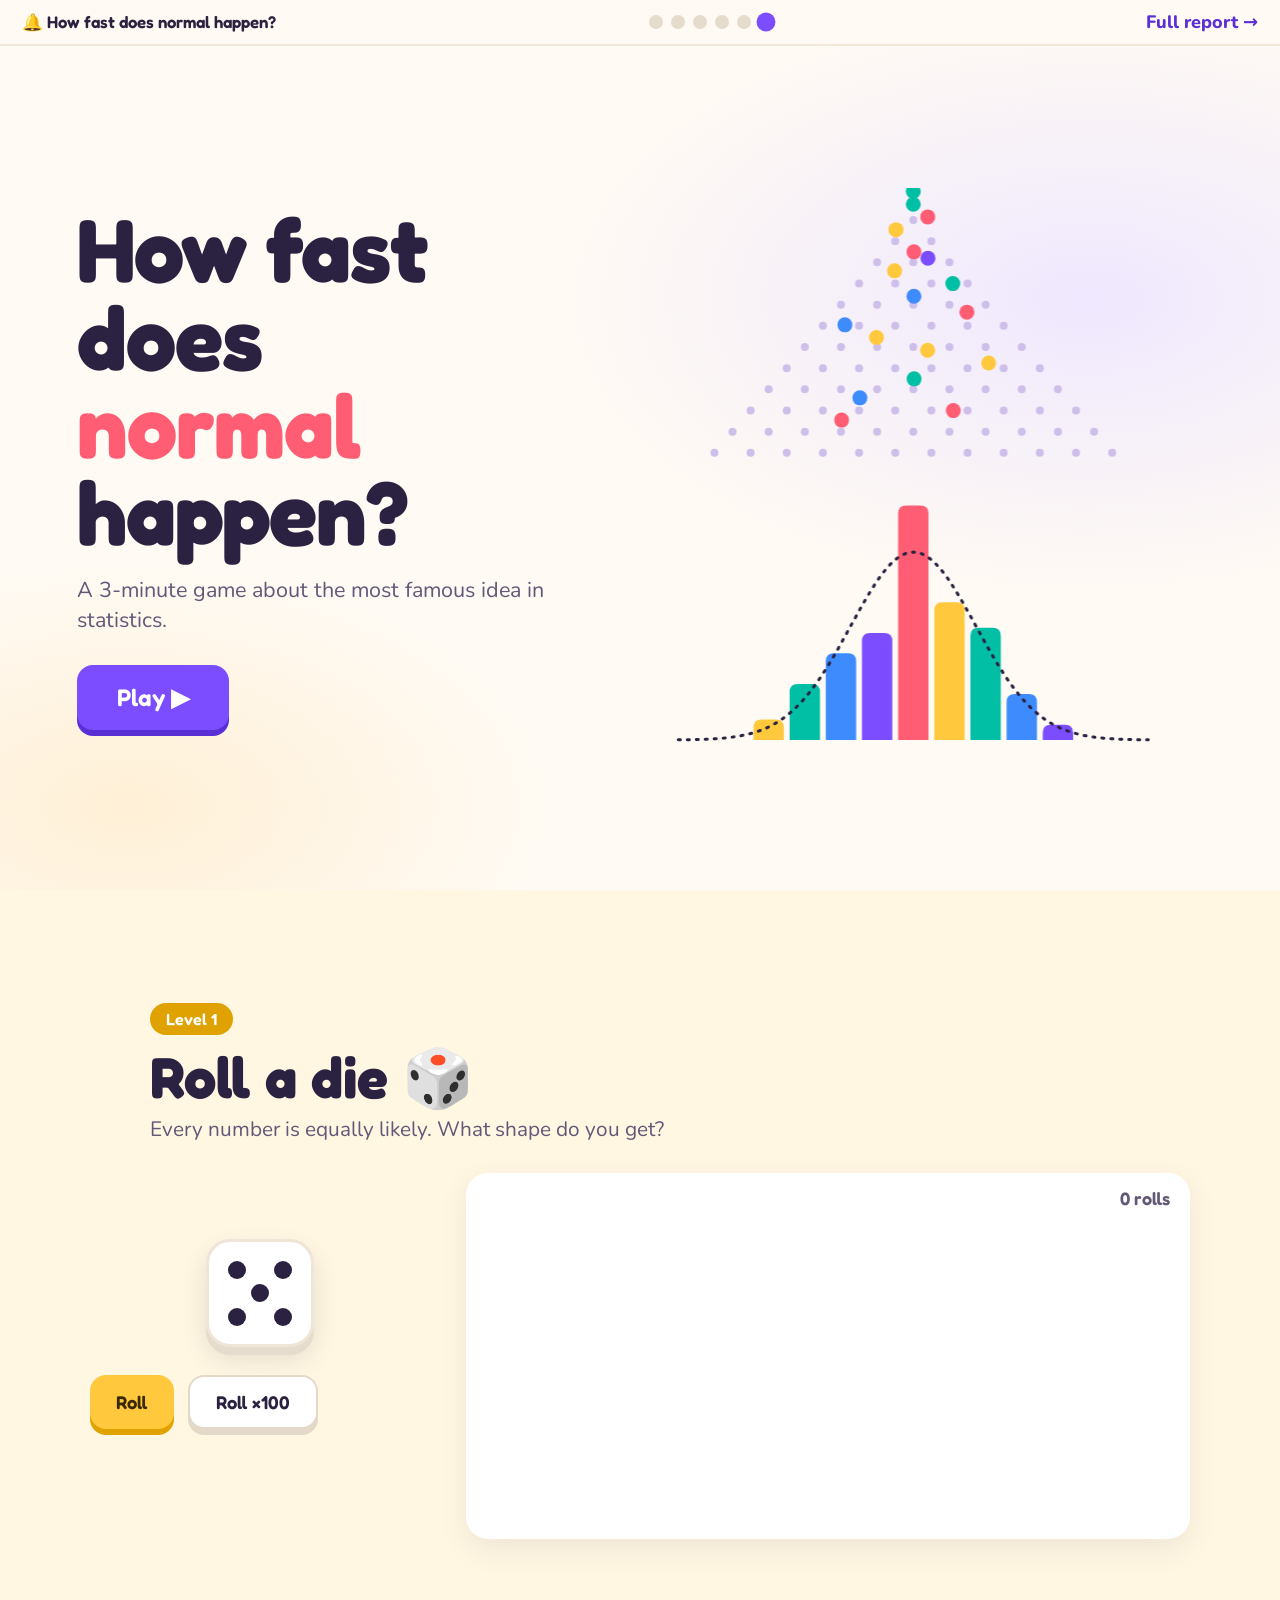
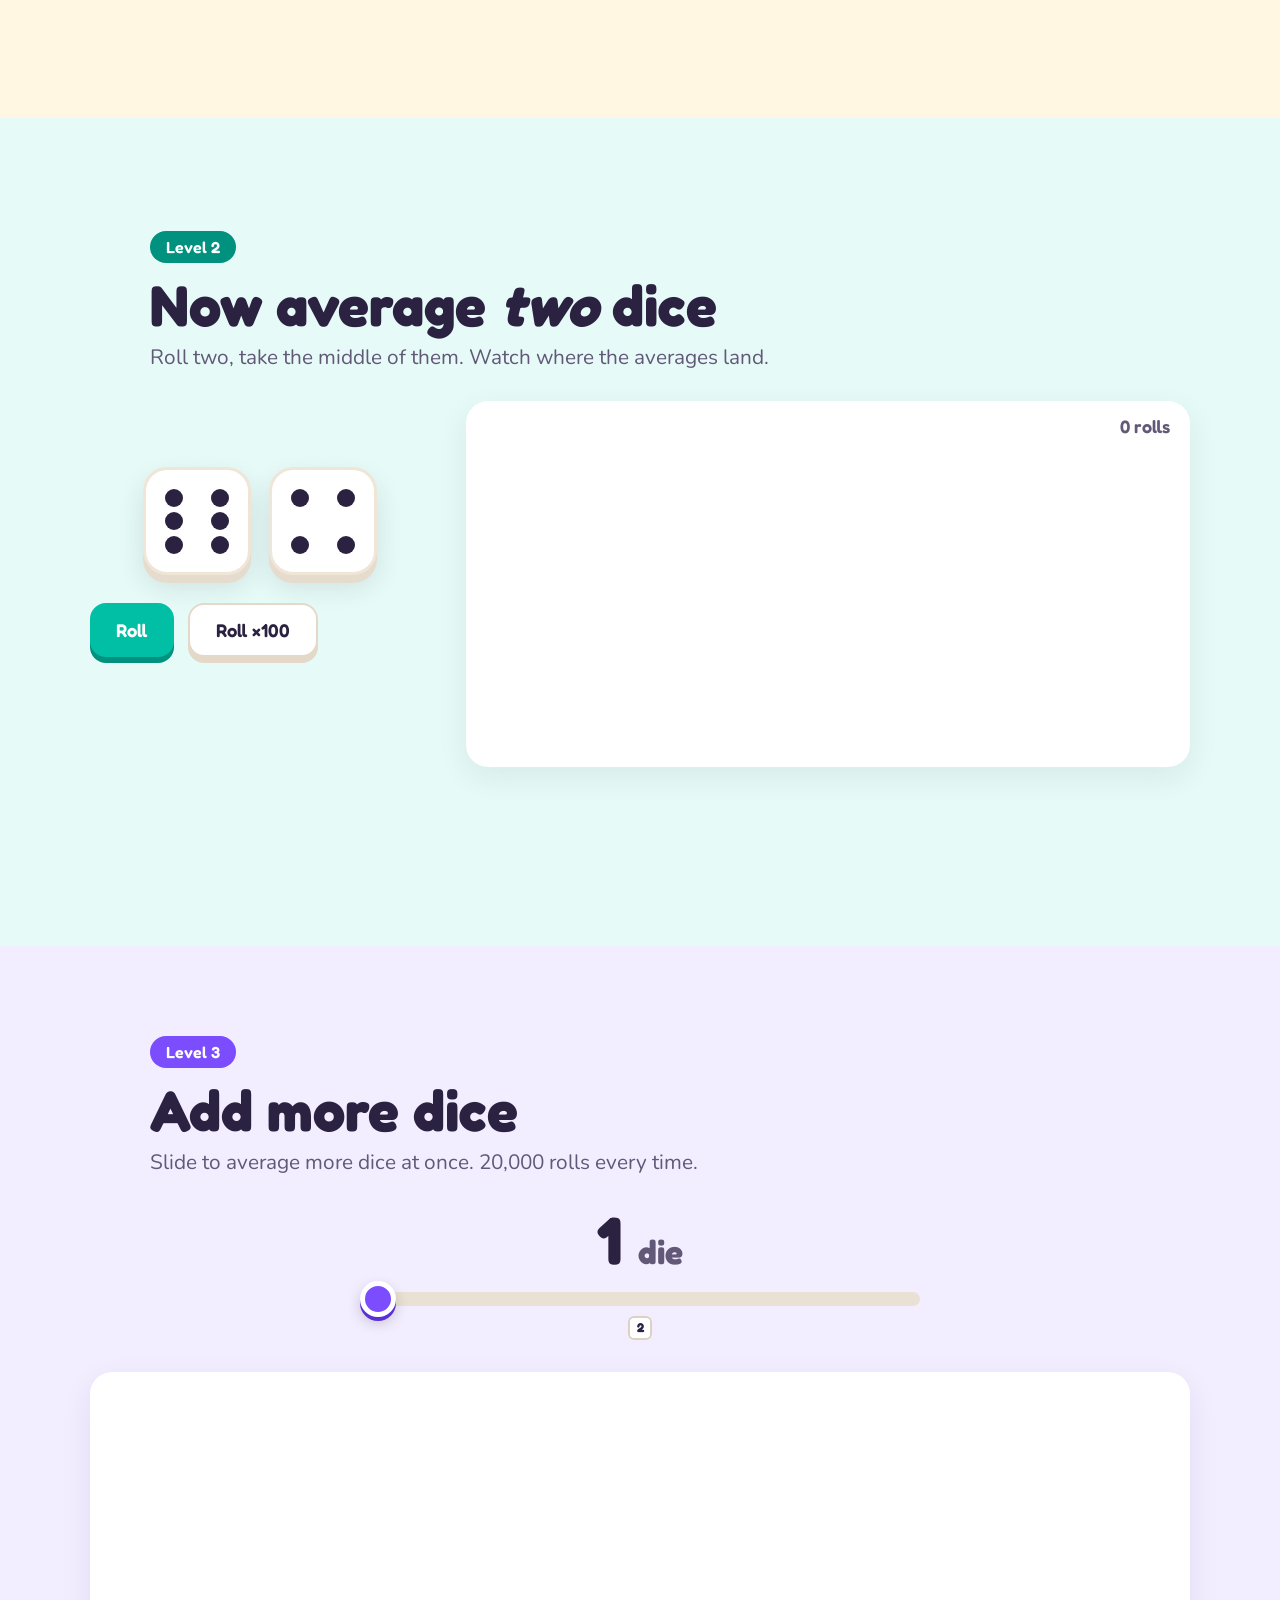
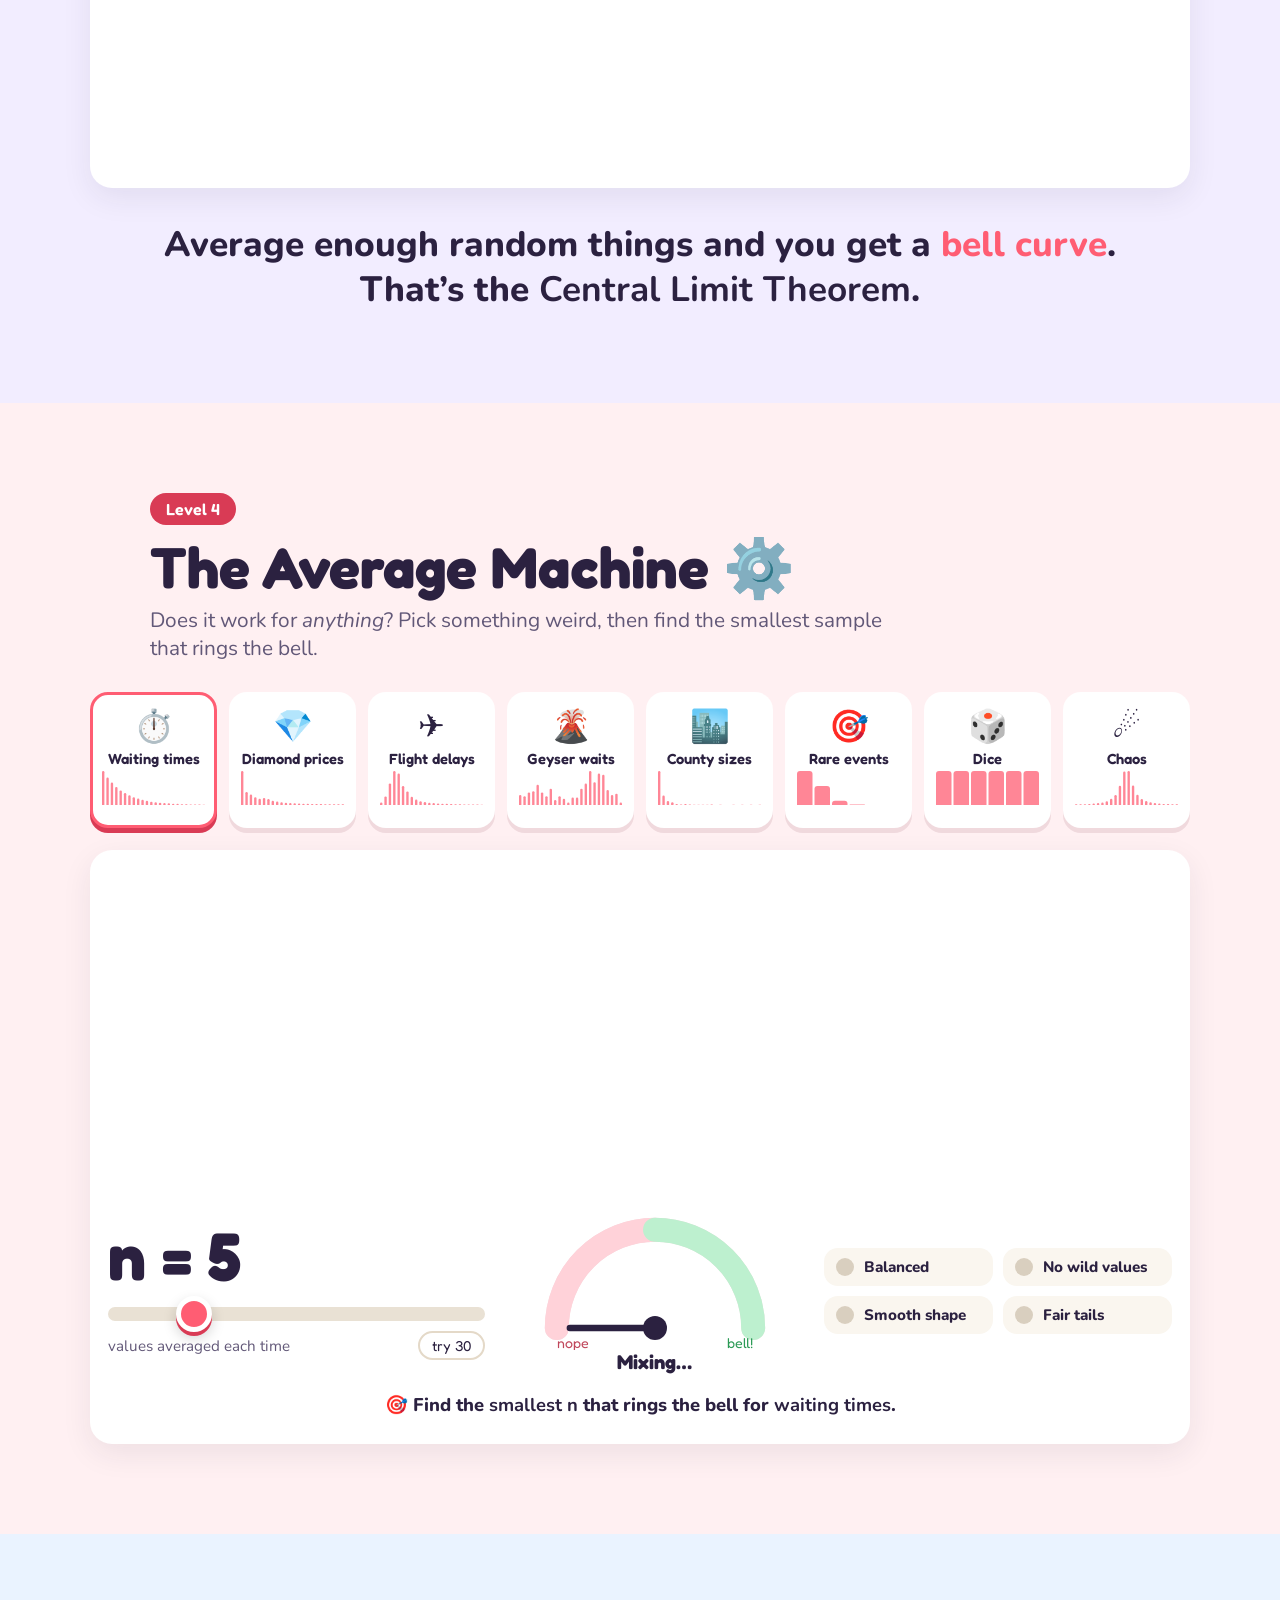
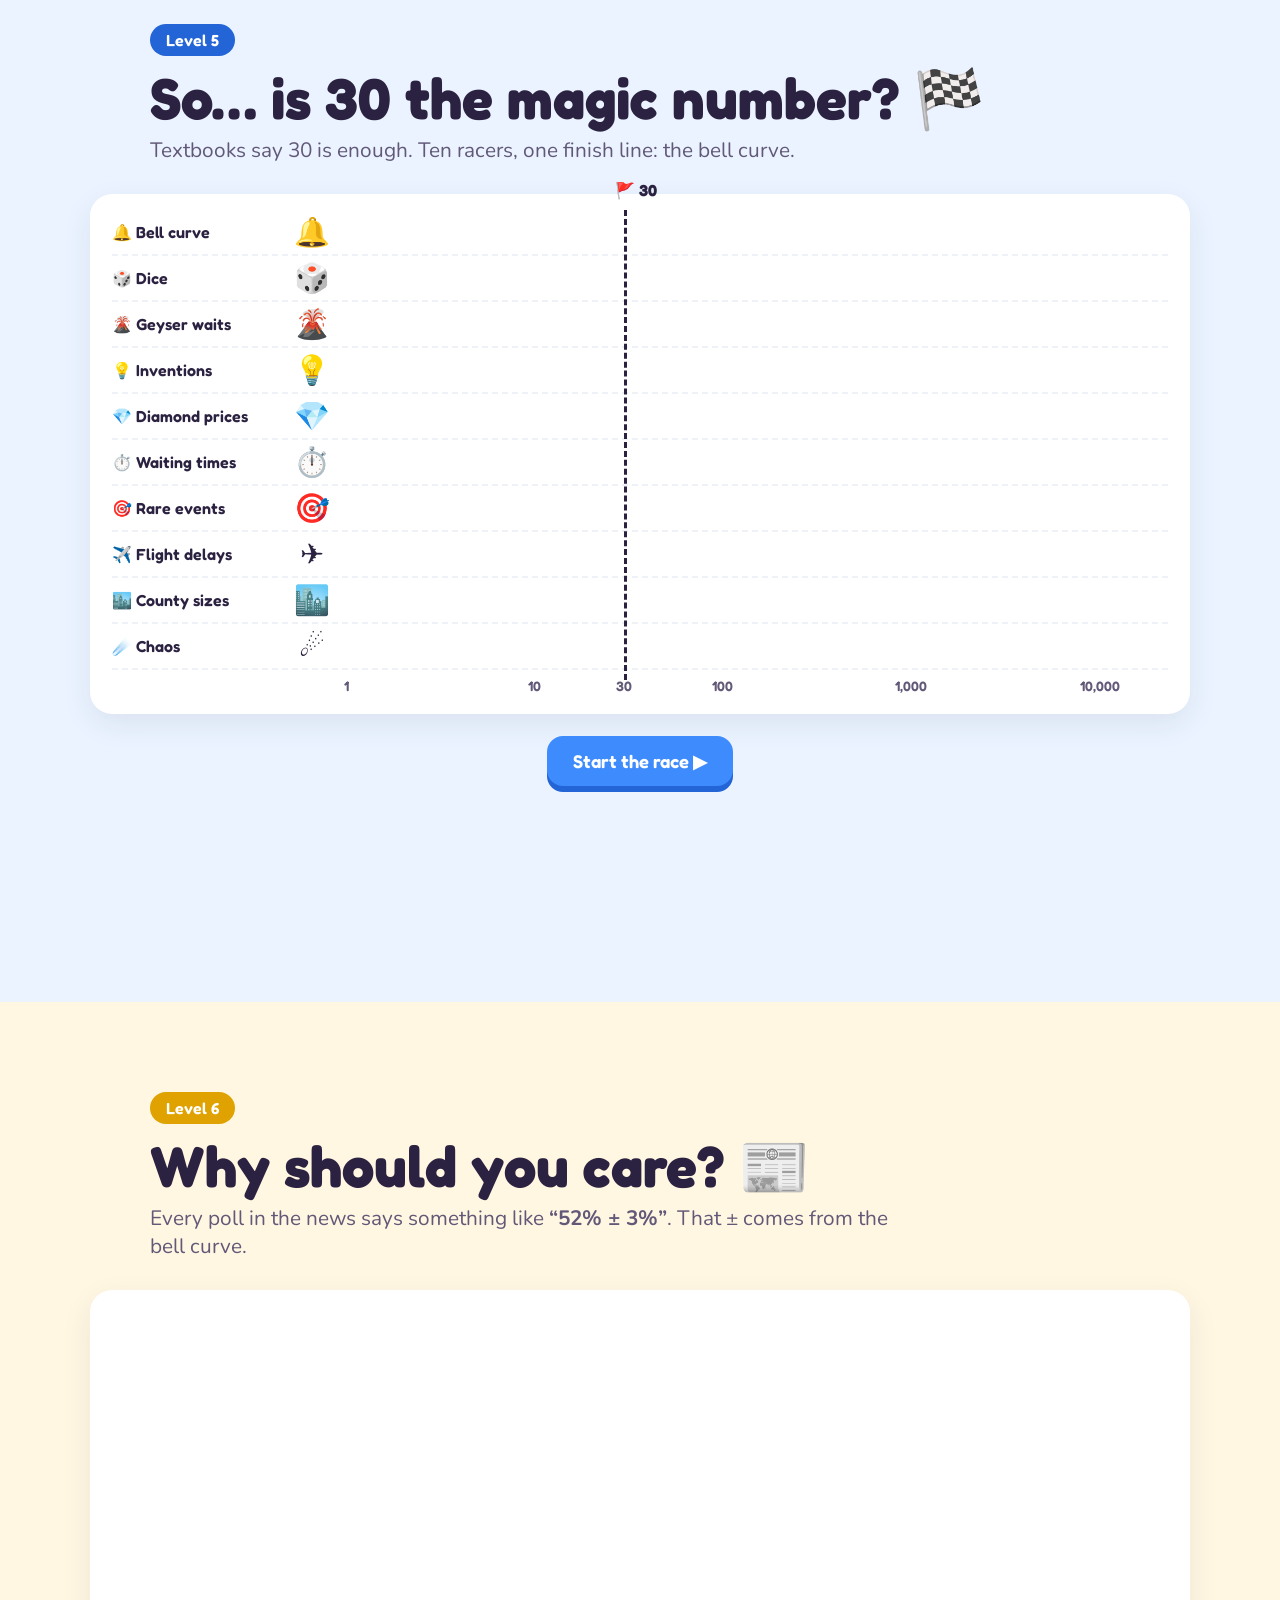
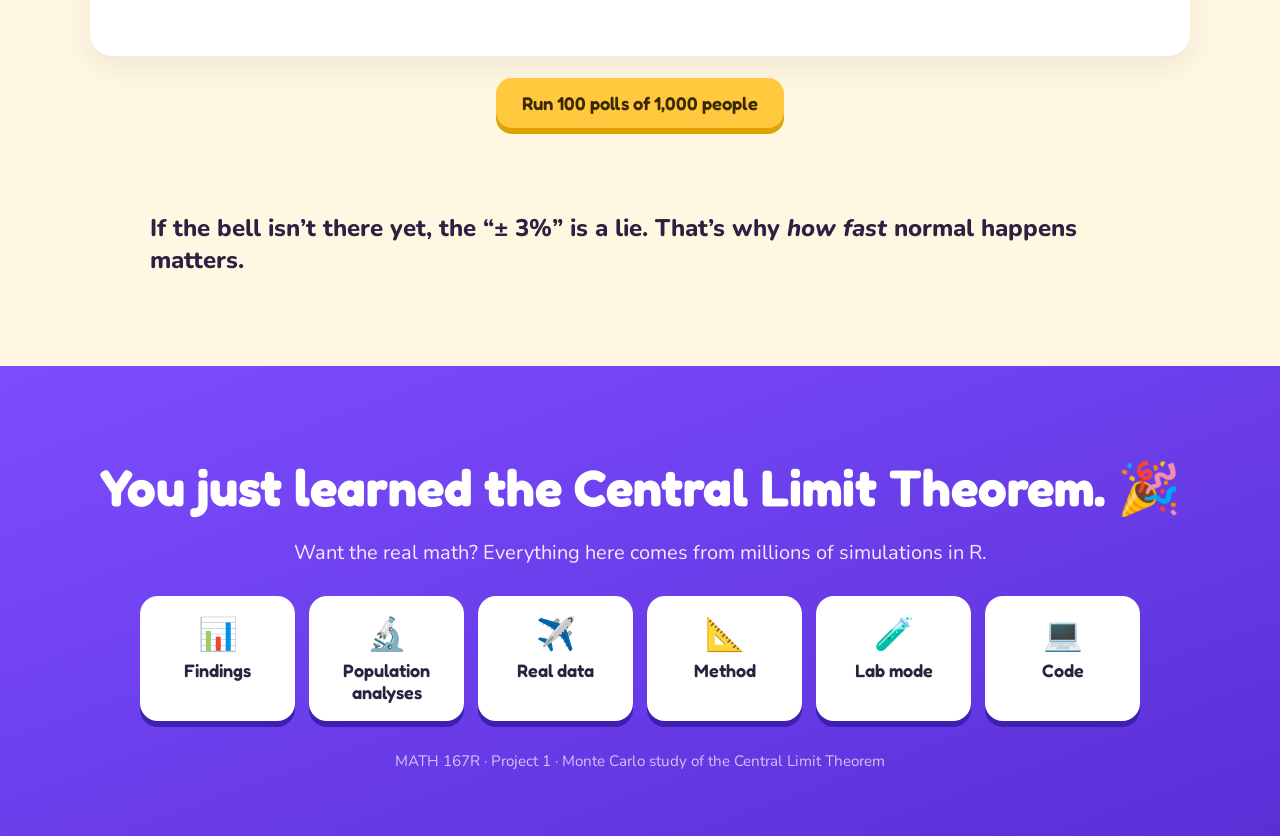
==== docs/index.html @ d4db9a20 "Rebuild the home page as an interactive, game-like tour of the CLT Six playable levels with minimal " ====
<!doctype html>
<html lang="en">
<head>
<meta charset="utf-8">
<meta name="viewport" content="width=device-width, initial-scale=1">
<title>How Fast Does Normal Happen?</title>
<meta name="description" content="A playful, interactive tour of the Central Limit Theorem: roll dice, feed the Average Machine, and race ten populations to the bell curve.">
<link rel="preconnect" href="https://fonts.googleapis.com">
<link rel="preconnect" href="https://fonts.gstatic.com" crossorigin>
<link href="https://fonts.googleapis.com/css2?family=Fredoka:wght@500;600;700&family=Nunito:wght@500;700;800&display=swap" rel="stylesheet">
<link rel="stylesheet" href="assets/play.css">
</head>
<body>

<header class="topbar">
  <a class="brand" href="#top">🔔 How fast does normal happen?</a>
  <nav class="dots" id="dots" aria-label="Levels"></nav>
  <a class="toplink" href="report.html">Full report →</a>
</header>

<!-- ============ HERO ============ -->
<section class="hero" id="top">
  <div class="hero-text">
    <h1>How fast does<br><span class="wiggle">normal</span> happen?</h1>
    <p class="tag">A 3-minute game about the most famous idea in statistics.</p>
    <a class="btn purple big" href="#level1">Play ▶</a>
  </div>
  <canvas id="galton" class="galton" aria-label="Animated Galton board: balls bounce off pegs and pile up into a bell curve"></canvas>
</section>

<!-- ============ LEVEL 1 ============ -->
<section class="level tint-yellow" id="level1" data-level="1">
  <div class="level-head">
    <span class="pill yellow">Level 1</span>
    <h2>Roll a die 🎲</h2>
    <p>Every number is equally likely. What shape do you get?</p>
  </div>
  <div class="game two-col">
    <div class="toy">
      <div class="dice-row" id="l1-dice"></div>
      <div class="btn-row">
        <button class="btn yellow" id="l1-roll">Roll</button>
        <button class="btn ghost" id="l1-roll100">Roll ×100</button>
      </div>
      <div class="readout" id="l1-readout">&nbsp;</div>
    </div>
    <div class="chart-wrap"><canvas id="l1-hist" class="hist"></canvas><div class="count" id="l1-count">0 rolls</div></div>
  </div>
  <p class="aha" id="l1-aha">Flat. No bell here. 🤷</p>
</section>

<!-- ============ LEVEL 2 ============ -->
<section class="level tint-teal" id="level2" data-level="2">
  <div class="level-head">
    <span class="pill teal">Level 2</span>
    <h2>Now average <em>two</em> dice</h2>
    <p>Roll two, take the middle of them. Watch where the averages land.</p>
  </div>
  <div class="game two-col">
    <div class="toy">
      <div class="dice-row" id="l2-dice"></div>
      <div class="btn-row">
        <button class="btn teal" id="l2-roll">Roll</button>
        <button class="btn ghost" id="l2-roll100">Roll ×100</button>
      </div>
      <div class="readout" id="l2-readout">&nbsp;</div>
    </div>
    <div class="chart-wrap"><canvas id="l2-hist" class="hist"></canvas><div class="count" id="l2-count">0 rolls</div></div>
  </div>
  <p class="aha" id="l2-aha">The middle gets crowded. ⛰️ Extremes need <em>both</em> dice to agree.</p>
</section>

<!-- ============ LEVEL 3 ============ -->
<section class="level tint-purple" id="level3" data-level="3">
  <div class="level-head">
    <span class="pill purple">Level 3</span>
    <h2>Add more dice</h2>
    <p>Slide to average more dice at once. 20,000 rolls every time.</p>
  </div>
  <div class="game">
    <div class="slider-box">
      <div class="big-n"><span id="l3-k">1</span> <span class="unit" id="l3-unit">die</span></div>
      <input type="range" id="l3-slider" min="1" max="30" value="1" aria-label="Number of dice to average">
      <div class="mini-dice" id="l3-mini"></div>
    </div>
    <div class="chart-wrap wide"><canvas id="l3-hist" class="hist tall"></canvas>
      <div class="badge-pop" id="l3-badge">🔔 Bell unlocked!</div>
    </div>
  </div>
  <p class="aha big">Average enough random things and you get a <span class="bellword">bell curve</span>.<br>That’s the <b>Central Limit Theorem</b>.</p>
</section>

<!-- ============ LEVEL 4 ============ -->
<section class="level tint-coral" id="level4" data-level="4">
  <div class="level-head">
    <span class="pill coral">Level 4</span>
    <h2>The Average Machine ⚙️</h2>
    <p>Does it work for <em>anything</em>? Pick something weird, then find the smallest sample that rings the bell.</p>
  </div>
  <div class="cards" id="l4-cards"></div>
  <div class="machine">
    <canvas id="l4-canvas" class="machine-canvas"></canvas>
    <div class="machine-ui">
      <div class="slider-box compact">
        <div class="big-n">n = <span id="l4-n">5</span></div>
        <input type="range" id="l4-slider" min="0" max="1000" value="200" aria-label="Sample size">
        <div class="hint-row"><span>values averaged each time</span><button class="chip" id="l4-try30">try 30</button></div>
      </div>
      <div class="meter">
        <svg id="l4-gauge" viewBox="0 0 220 130" aria-label="Bell-o-meter"></svg>
        <div class="meter-label" id="l4-verdict">Bell-o-meter</div>
      </div>
      <div class="lights" id="l4-lights"></div>
    </div>
    <div class="challenge" id="l4-challenge"></div>
  </div>
</section>

<!-- ============ LEVEL 5 ============ -->
<section class="level tint-blue" id="level5" data-level="5">
  <div class="level-head">
    <span class="pill blue">Level 5</span>
    <h2>So… is 30 the magic number? 🏁</h2>
    <p>Textbooks say 30 is enough. Ten racers, one finish line: the bell curve.</p>
  </div>
  <div class="race" id="race"></div>
  <div class="btn-row center"><button class="btn blue" id="race-go">Start the race ▶</button></div>
  <p class="aha big" id="race-verdict">Nope. Sometimes <b>8</b> is plenty. Sometimes you need <b>2,450</b>. Sometimes <b>no number</b> works.</p>
</section>

<!-- ============ LEVEL 6 ============ -->
<section class="level tint-yellow" id="level6" data-level="6">
  <div class="level-head">
    <span class="pill yellow">Level 6</span>
    <h2>Why should you care? 📰</h2>
    <p>Every poll in the news says something like <b>“52% ± 3%”</b>. That ± comes from the bell curve.</p>
  </div>
  <div class="game">
    <div class="chart-wrap wide"><canvas id="l6-canvas" class="hist"></canvas></div>
    <div class="btn-row center"><button class="btn yellow" id="l6-go">Run 100 polls of 1,000 people</button></div>
    <div class="readout center" id="l6-readout">&nbsp;</div>
  </div>
  <p class="aha">If the bell isn’t there yet, the “± 3%” is a lie. That’s why <em>how fast</em> normal happens matters.</p>
</section>

<!-- ============ OUTRO ============ -->
<section class="outro" id="outro">
  <h2>You just learned the Central Limit Theorem. 🎉</h2>
  <p>Want the real math? Everything here comes from millions of simulations in R.</p>
  <div class="outro-grid">
    <a class="ocard" href="report.html"><span>📊</span>Findings</a>
    <a class="ocard" href="analysis/03_exponential.html"><span>🔬</span>Population analyses</a>
    <a class="ocard" href="analysis/06_real_world_data.html"><span>✈️</span>Real data</a>
    <a class="ocard" href="methods.html"><span>📐</span>Method</a>
    <a class="ocard" href="simulator.html"><span>🧪</span>Lab mode</a>
    <a class="ocard" href="https://github.com/JamV8/how-fast-does-normal-happen"><span>💻</span>Code</a>
  </div>
  <p class="foot">MATH 167R · Project 1 · Monte Carlo study of the Central Limit Theorem</p>
</section>

<canvas id="confetti" class="confetti" aria-hidden="true"></canvas>
<script src="assets/play.js" defer></script>
</body>
</html>
---- docs/assets/play.css ----
:root {
  --bg: #fffaf3;
  --ink: #2b2140;
  --ink2: #625878;
  --purple: #7c4dff; --purple-d: #5a2fd6; --purple-t: #f2edff;
  --coral: #ff5d73;  --coral-d: #d93b55;  --coral-t: #fff0f2;
  --yellow: #ffc83d; --yellow-d: #dfa200; --yellow-t: #fff7e2;
  --teal: #00bfa5;   --teal-d: #00927e;   --teal-t: #e6fbf7;
  --blue: #3d8bfd;   --blue-d: #2364d6;   --blue-t: #eaf3ff;
  --green: #22c55e;  --red: #f43f5e;      --orange: #ff9f1c;
  --radius: 22px;
}
* { box-sizing: border-box; }
html { scroll-behavior: smooth; }
body { margin: 0; background: var(--bg); color: var(--ink); font-family: Nunito, system-ui, sans-serif; font-size: 18px; overflow-x: hidden; }
h1, h2, .btn, .pill, .big-n, .brand, .count, .badge-pop, .meter-label, .ocard, .lane .name, .chip { font-family: Fredoka, Nunito, sans-serif; }
a { color: inherit; }

/* ---------- top bar ---------- */
.topbar { position: sticky; top: 0; z-index: 30; display: flex; align-items: center; gap: 16px; padding: 10px 22px;
  background: rgba(255, 250, 243, .88); backdrop-filter: blur(8px); border-bottom: 2px solid #f1e8da; }
.brand { font-weight: 600; text-decoration: none; font-size: 1.05rem; white-space: nowrap; }
.dots { display: flex; gap: 8px; margin: 0 auto; }
.dots a { width: 14px; height: 14px; border-radius: 50%; background: #e6dccd; transition: transform .2s, background .2s; }
.dots a.on { background: var(--purple); transform: scale(1.35); }
.toplink { text-decoration: none; font-weight: 800; color: var(--purple-d); white-space: nowrap; }

/* ---------- buttons ---------- */
.btn { --c: var(--purple); --d: var(--purple-d); display: inline-block; border: 0; cursor: pointer; text-decoration: none;
  background: var(--c); color: #fff; font-size: 1.15rem; font-weight: 600; padding: 14px 26px; border-radius: 16px;
  box-shadow: 0 6px 0 var(--d); transform: translateY(0); transition: transform .08s, box-shadow .08s, filter .15s; user-select: none; }
.btn:hover { filter: brightness(1.06); }
.btn:active { transform: translateY(4px); box-shadow: 0 2px 0 var(--d); }
.btn.big { font-size: 1.5rem; padding: 18px 40px; }
.btn.yellow { --c: var(--yellow); --d: var(--yellow-d); color: #3b2a00; }
.btn.teal { --c: var(--teal); --d: var(--teal-d); }
.btn.coral { --c: var(--coral); --d: var(--coral-d); }
.btn.blue { --c: var(--blue); --d: var(--blue-d); }
.btn.ghost { --c: #fff; --d: #e4d9c8; color: var(--ink); border: 2px solid #e4d9c8; }
.btn-row { display: flex; gap: 14px; flex-wrap: wrap; margin-top: 22px; }
.btn-row.center { justify-content: center; }
.chip { border: 2px solid #e4d9c8; background: #fff; border-radius: 999px; padding: 4px 12px; font-size: .9rem; cursor: pointer; color: var(--ink); }
.chip:hover { border-color: var(--coral); color: var(--coral-d); }

/* ---------- hero ---------- */
.hero { min-height: calc(100vh - 56px); display: grid; grid-template-columns: 1fr 1.1fr; align-items: center; gap: 20px; padding: 30px 6vw;
  background: radial-gradient(900px 500px at 85% 30%, #efe8ff 0%, transparent 60%), radial-gradient(700px 400px at 10% 90%, #fff0d6 0%, transparent 60%); }
.hero h1 { font-size: clamp(3rem, 7vw, 5.6rem); line-height: .98; margin: 0 0 18px; font-weight: 700; letter-spacing: -.01em; }
.wiggle { color: var(--coral); display: inline-block; animation: wiggle 2.8s ease-in-out infinite; }
@keyframes wiggle { 0%, 100% { transform: rotate(-2deg); } 50% { transform: rotate(2deg) translateY(-4px); } }
.tag { font-size: 1.35rem; color: var(--ink2); margin: 0 0 30px; }
.galton { width: 100%; height: min(70vh, 560px); display: block; }

/* ---------- levels ---------- */
.level { padding: 90px 6vw; min-height: 92vh; display: flex; flex-direction: column; justify-content: center; }
.tint-yellow { background: var(--yellow-t); } .tint-teal { background: var(--teal-t); } .tint-purple { background: var(--purple-t); }
.tint-coral { background: var(--coral-t); } .tint-blue { background: var(--blue-t); }
.level-head { max-width: 980px; margin: 0 auto 30px; width: 100%; }
.level-head h2 { font-size: clamp(2.2rem, 4.6vw, 3.6rem); margin: 12px 0 8px; line-height: 1.05; }
.level-head p { font-size: 1.3rem; color: var(--ink2); margin: 0; max-width: 760px; }
.pill { display: inline-block; padding: 6px 16px; border-radius: 999px; font-weight: 600; color: #fff; background: var(--purple); font-size: 1rem; }
.pill.yellow { background: var(--yellow-d); } .pill.teal { background: var(--teal-d); } .pill.coral { background: var(--coral-d); } .pill.blue { background: var(--blue-d); }
.game { max-width: 1100px; margin: 0 auto; width: 100%; }
.two-col { display: grid; grid-template-columns: 340px 1fr; gap: 36px; align-items: center; }
.toy { text-align: center; }
.chart-wrap { position: relative; background: #fff; border-radius: var(--radius); padding: 18px; box-shadow: 0 10px 30px rgba(43, 33, 64, .08); }
.chart-wrap.wide { width: 100%; }
.hist { width: 100%; height: 330px; display: block; }
.hist.tall { height: 380px; }
.count { position: absolute; top: 14px; right: 20px; font-weight: 600; color: var(--ink2); }
.readout { min-height: 34px; margin-top: 16px; font-size: 1.25rem; font-weight: 800; }
.readout.center { text-align: center; }
.aha { max-width: 980px; margin: 34px auto 0; width: 100%; font-size: 1.5rem; font-weight: 800; opacity: 0; transform: translateY(14px); transition: opacity .6s, transform .6s; }
.aha.show { opacity: 1; transform: none; }
.aha.big { font-size: clamp(1.5rem, 3vw, 2.2rem); text-align: center; line-height: 1.3; }
.bellword { color: var(--coral); }

/* dice */
.dice-row { display: flex; gap: 18px; justify-content: center; min-height: 120px; align-items: center; }
.die { width: 108px; height: 108px; background: #fff; border-radius: 24px; display: grid; grid-template: repeat(3, 1fr) / repeat(3, 1fr);
  padding: 16px; box-shadow: 0 8px 0 #e6dccd, 0 12px 26px rgba(43, 33, 64, .12); border: 3px solid #efe6d8; }
.die i { width: 18px; height: 18px; border-radius: 50%; background: var(--ink); place-self: center; opacity: 0; transition: opacity .05s; }
.die i.on { opacity: 1; }
.die.rolling { animation: roll .5s cubic-bezier(.3, 1.6, .5, 1); }
@keyframes roll { 0% { transform: rotate(0) scale(1); } 35% { transform: rotate(-200deg) scale(.82) translateY(-30px); } 70% { transform: rotate(-340deg) scale(1.08); } 100% { transform: rotate(-360deg) scale(1); } }

/* level 3 */
.slider-box { max-width: 560px; margin: 0 auto 26px; text-align: center; }
.slider-box.compact { margin: 0; text-align: left; }
.big-n { font-size: clamp(2.6rem, 6vw, 4.2rem); font-weight: 700; line-height: 1; }
.big-n .unit { font-size: .5em; color: var(--ink2); }
input[type=range] { -webkit-appearance: none; appearance: none; width: 100%; height: 14px; border-radius: 999px; background: #e9e1d4; margin: 18px 0 10px; outline: none; }
input[type=range]::-webkit-slider-thumb { -webkit-appearance: none; width: 36px; height: 36px; border-radius: 50%; background: var(--purple); border: 5px solid #fff; box-shadow: 0 4px 0 var(--purple-d), 0 6px 14px rgba(0,0,0,.18); cursor: grab; }
input[type=range]::-moz-range-thumb { width: 30px; height: 30px; border-radius: 50%; background: var(--purple); border: 5px solid #fff; cursor: grab; }
.tint-coral input[type=range]::-webkit-slider-thumb { background: var(--coral); box-shadow: 0 4px 0 var(--coral-d), 0 6px 14px rgba(0,0,0,.18); }
.mini-dice { display: flex; flex-wrap: wrap; gap: 5px; justify-content: center; min-height: 30px; }
.mini-dice span { width: 24px; height: 24px; border-radius: 6px; background: #fff; border: 2px solid #ddd2c2; display: inline-flex; align-items: center; justify-content: center;
  font: 700 .8rem Fredoka, sans-serif; animation: pop .3s; }
@keyframes pop { from { transform: scale(.3); opacity: 0; } to { transform: scale(1); opacity: 1; } }
.badge-pop { position: absolute; top: 18px; left: 50%; transform: translate(-50%, -10px) scale(.6); opacity: 0; background: var(--yellow); color: #3b2a00;
  font-weight: 700; font-size: 1.4rem; padding: 10px 22px; border-radius: 999px; box-shadow: 0 6px 0 var(--yellow-d); transition: all .45s cubic-bezier(.3, 1.6, .5, 1); pointer-events: none; }
.badge-pop.show { opacity: 1; transform: translate(-50%, 0) scale(1); }

/* level 4 */
.cards { max-width: 1100px; margin: 0 auto 22px; width: 100%; display: grid; grid-template-columns: repeat(8, minmax(0, 1fr)); gap: 12px; }
.card { background: #fff; border: 3px solid transparent; border-radius: 18px; padding: 10px 8px 8px; text-align: center; cursor: pointer;
  box-shadow: 0 5px 0 #f0d9dd; transition: transform .12s, border-color .12s; }
.card:hover { transform: translateY(-3px); }
.card.on { border-color: var(--coral); box-shadow: 0 5px 0 var(--coral-d); }
.card .emo { font-size: 2rem; }
.card .nm { font: 600 .92rem Fredoka, sans-serif; margin: 2px 0 4px; }
.card canvas { width: 100%; height: 34px; display: block; }
.card .done { font-size: .8rem; font-weight: 800; color: var(--green); min-height: 1em; }
.machine { max-width: 1100px; margin: 0 auto; width: 100%; background: #fff; border-radius: var(--radius); padding: 18px 18px 22px; box-shadow: 0 10px 30px rgba(43, 33, 64, .08); }
.machine-canvas { width: 100%; height: 330px; display: block; }
.machine-ui { display: grid; grid-template-columns: 1.3fr 1fr 1.2fr; gap: 24px; align-items: center; margin-top: 10px; }
.hint-row { display: flex; justify-content: space-between; align-items: center; color: var(--ink2); font-size: .95rem; }
.meter { text-align: center; }
.meter svg { width: 100%; max-width: 240px; }
.meter-label { font-size: 1.25rem; font-weight: 700; margin-top: -6px; }
.lights { display: grid; grid-template-columns: 1fr 1fr; gap: 10px; }
.light { display: flex; align-items: center; gap: 10px; background: #faf6ef; border-radius: 14px; padding: 9px 12px; font-weight: 800; font-size: .95rem; }
.light b { width: 18px; height: 18px; border-radius: 50%; background: #d9cfbf; flex: none; transition: background .3s, box-shadow .3s; }
.light.ok b { background: var(--green); box-shadow: 0 0 0 5px rgba(34, 197, 94, .2); }
.light.no b { background: var(--red); box-shadow: 0 0 0 5px rgba(244, 63, 94, .15); }
.challenge { margin-top: 18px; text-align: center; font-size: 1.15rem; font-weight: 800; min-height: 1.6em; }
.challenge .gold { color: var(--yellow-d); }

/* level 5 race */
.race { max-width: 1100px; margin: 0 auto; width: 100%; background: #fff; border-radius: var(--radius); padding: 16px 22px 10px; box-shadow: 0 10px 30px rgba(43, 33, 64, .08); position: relative; }
.lane { display: grid; grid-template-columns: 200px 1fr; align-items: center; height: 46px; border-bottom: 2px dashed #eef1f6; }
.lane:last-of-type { border-bottom: 0; }
.lane .name { font-weight: 600; font-size: 1rem; white-space: nowrap; overflow: hidden; text-overflow: ellipsis; }
.track { position: relative; height: 100%; }
.runner { position: absolute; top: 50%; left: 0; transform: translate(-50%, -50%); font-size: 1.8rem; transition: none; }
.runner.done { animation: hop .4s; }
@keyframes hop { 50% { transform: translate(-50%, -85%); } }
.result { position: absolute; top: 50%; transform: translate(14px, -50%); font: 700 .95rem Fredoka, sans-serif; padding: 3px 10px; border-radius: 999px; color: #fff; opacity: 0; transition: opacity .3s; white-space: nowrap; }
.result.show { opacity: 1; }
.result.left { transform: translate(calc(-100% - 16px), -50%); }
.result.good { background: var(--green); } .result.bad { background: var(--orange); } .result.never { background: var(--red); }
.axis { display: grid; grid-template-columns: 200px 1fr; height: 34px; }
.axis .ticks { position: relative; }
.axis .ticks span { position: absolute; transform: translateX(-50%); font: 600 .85rem Fredoka, sans-serif; color: var(--ink2); top: 8px; }
.flagline { position: absolute; top: 0; bottom: 34px; width: 0; border-left: 3px dashed var(--ink); pointer-events: none; }
.flag { position: absolute; top: -30px; transform: translateX(-12px); font: 700 1rem Fredoka, sans-serif; white-space: nowrap; }

/* outro */
.outro { padding: 90px 6vw 50px; text-align: center; background: linear-gradient(160deg, #7c4dff, #5a2fd6); color: #fff; }
.outro h2 { font-size: clamp(2rem, 4.5vw, 3.2rem); margin: 0 0 10px; }
.outro p { font-size: 1.25rem; opacity: .9; }
.outro-grid { display: grid; grid-template-columns: repeat(6, minmax(0, 1fr)); gap: 14px; max-width: 1000px; margin: 30px auto; }
.ocard { background: #fff; color: var(--ink); text-decoration: none; border-radius: 18px; padding: 18px 10px; font-weight: 600; box-shadow: 0 6px 0 #3f1fb0; transition: transform .1s; }
.ocard:hover { transform: translateY(-3px); }
.ocard span { display: block; font-size: 2rem; margin-bottom: 6px; }
.foot { font-size: .95rem !important; opacity: .7 !important; margin-top: 30px; }

.confetti { position: fixed; inset: 0; width: 100vw; height: 100vh; pointer-events: none; z-index: 50; }

/* ---------- small screens ---------- */
@media (max-width: 900px) {
  body { font-size: 17px; }
  .topbar { padding: 8px 14px; }
  .brand { font-size: .95rem; }
  .dots { display: none; }
  .hero { grid-template-columns: 1fr; text-align: center; padding: 30px 18px; min-height: auto; }
  .galton { height: 300px; }
  .level { padding: 60px 16px; min-height: auto; }
  .two-col { grid-template-columns: 1fr; gap: 20px; }
  .die { width: 84px; height: 84px; padding: 12px; }
  .die i { width: 14px; height: 14px; }
  .hist { height: 240px; } .hist.tall { height: 280px; }
  .cards { grid-template-columns: repeat(4, minmax(0, 1fr)); }
  .machine-canvas { height: 260px; }
  .machine-ui { grid-template-columns: 1fr; }
  .lane, .axis { grid-template-columns: 110px 1fr; }
  .lane .name { font-size: .82rem; }
  .runner { font-size: 1.4rem; }
  .result { font-size: .8rem; padding: 2px 7px; }
  .outro-grid { grid-template-columns: repeat(2, minmax(0, 1fr)); }
}
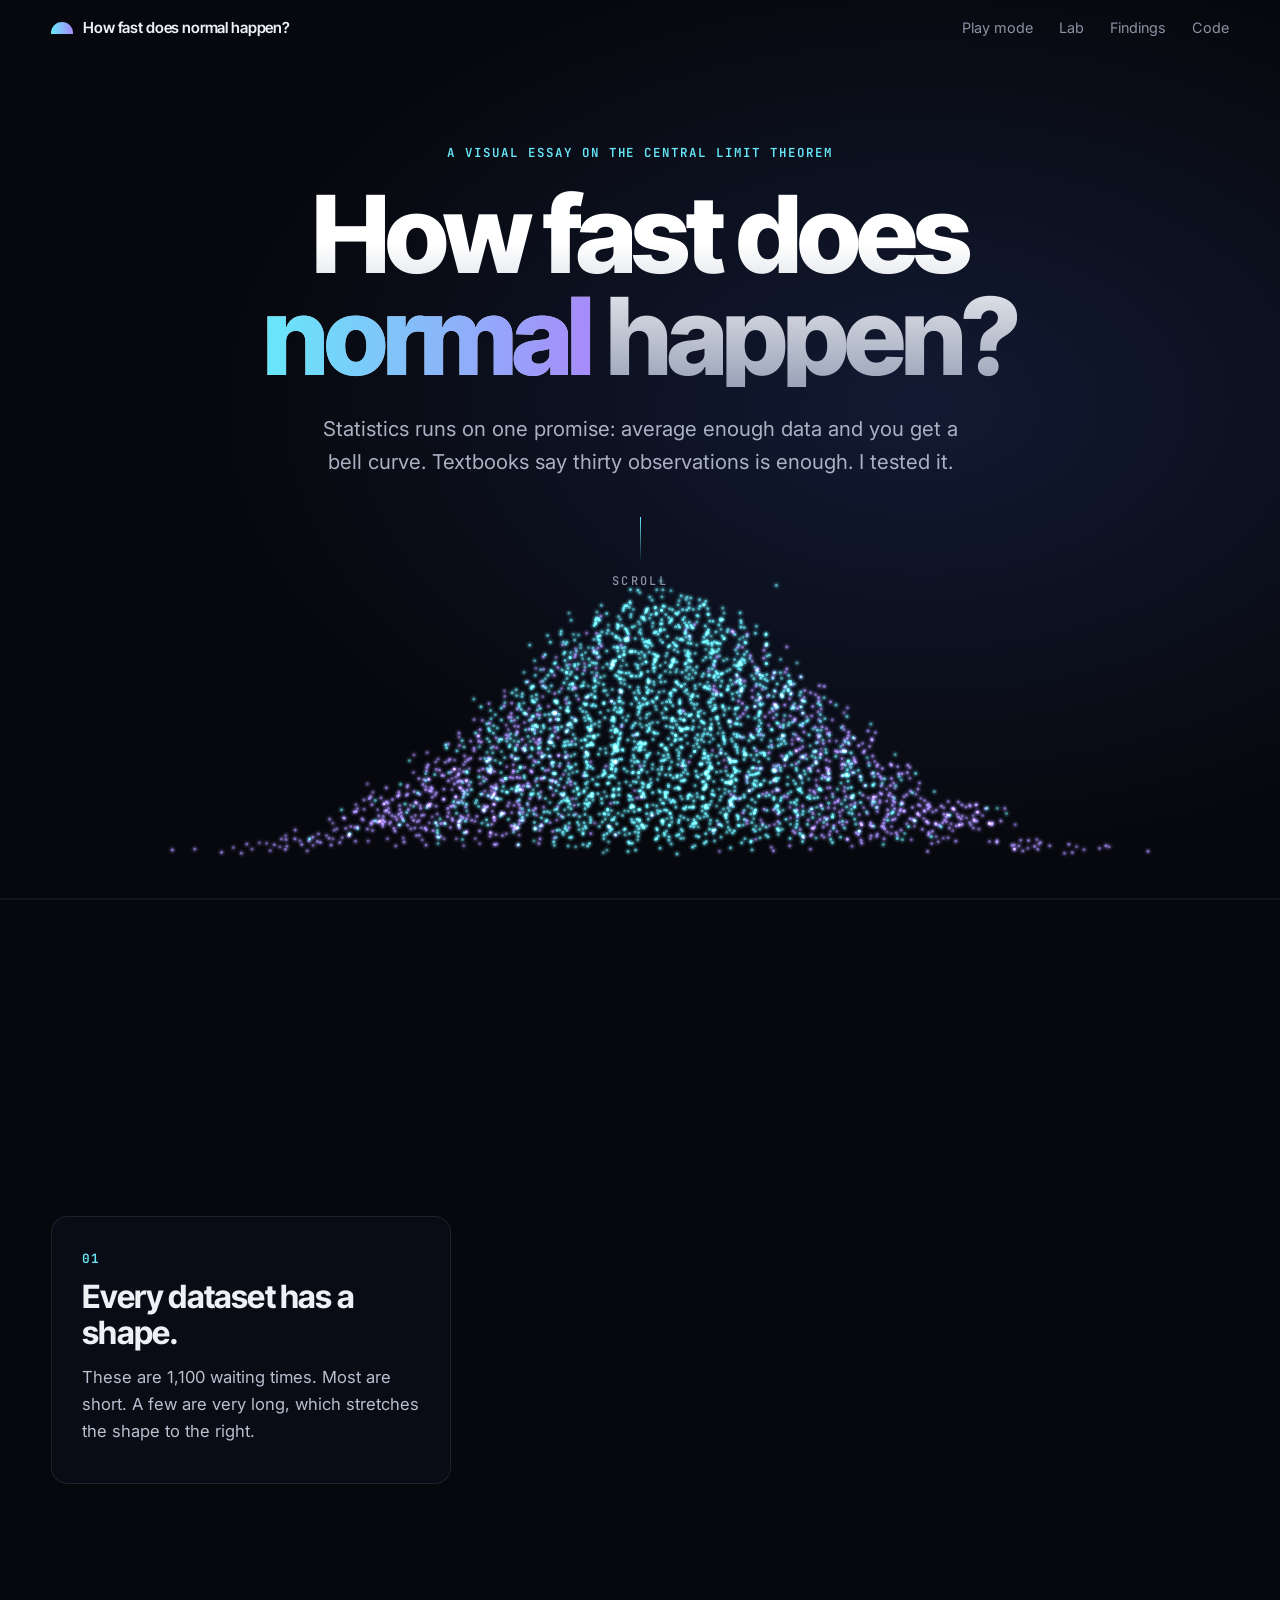
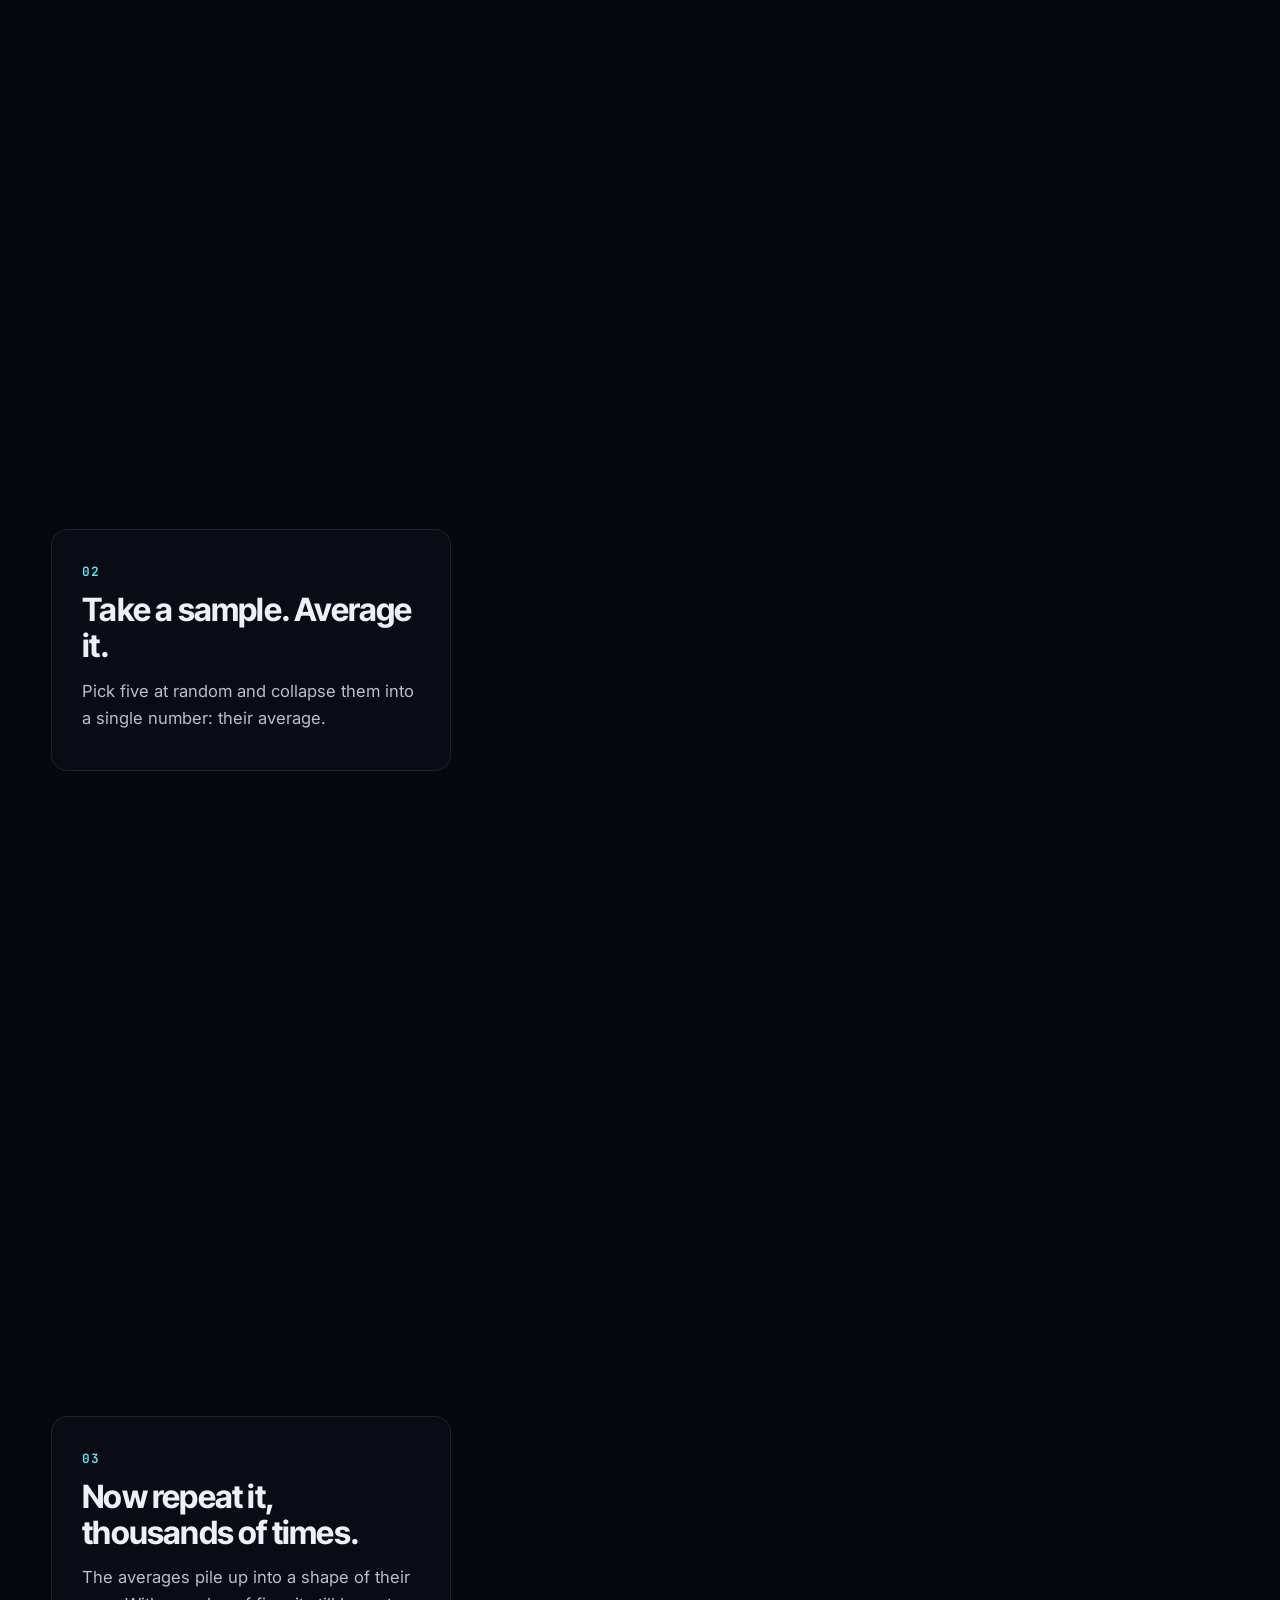
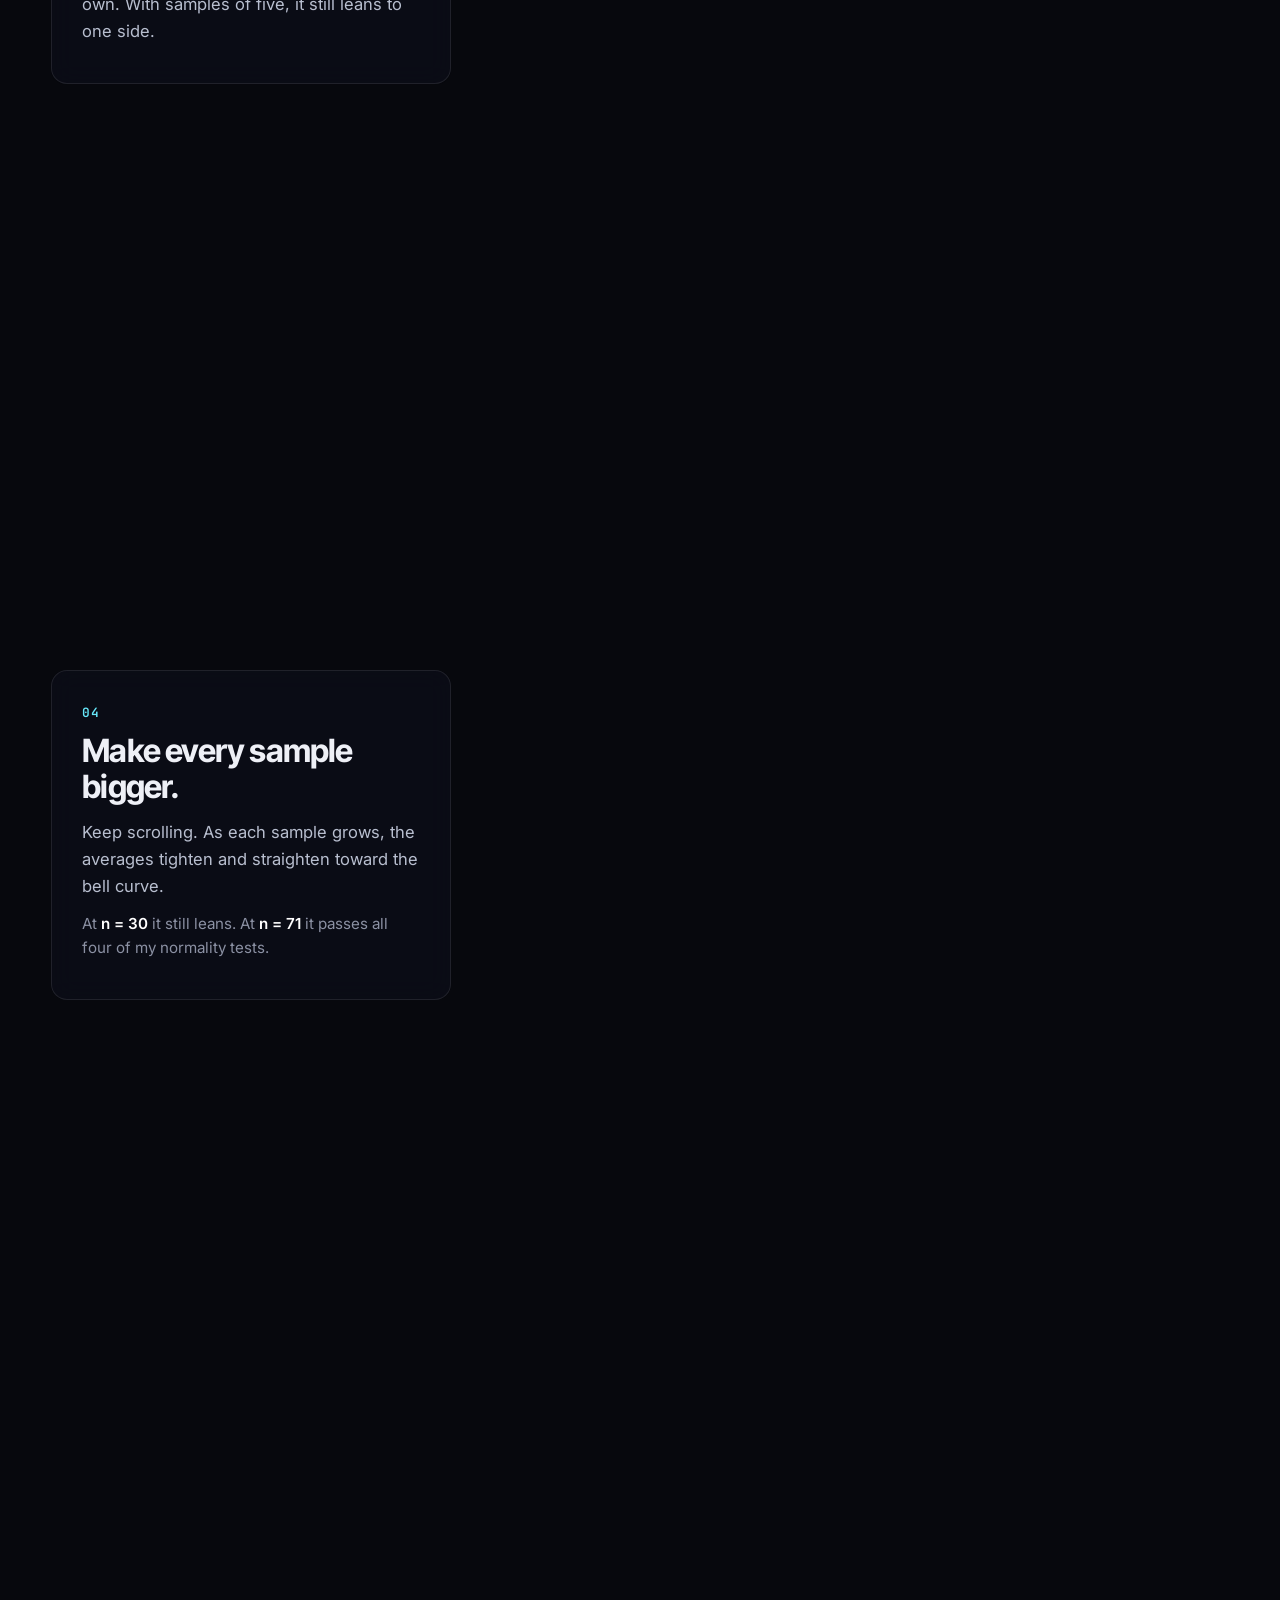
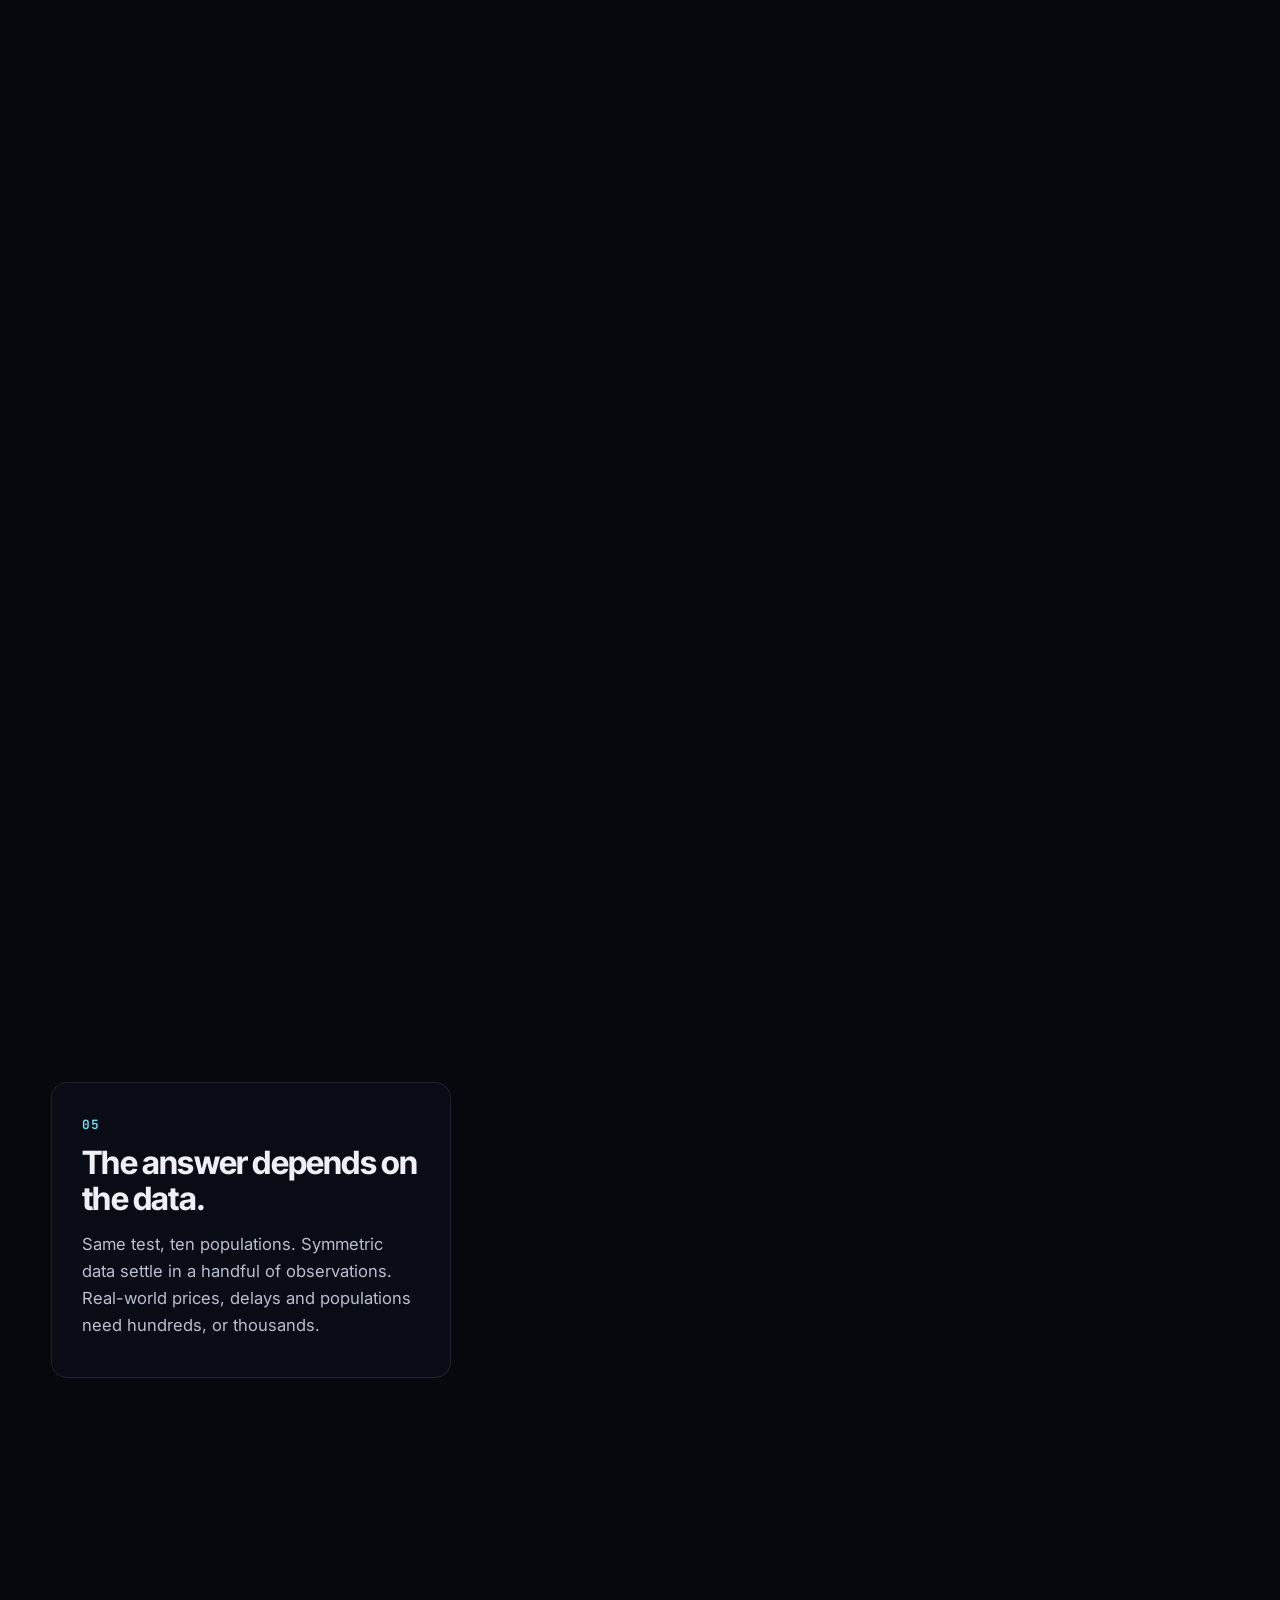
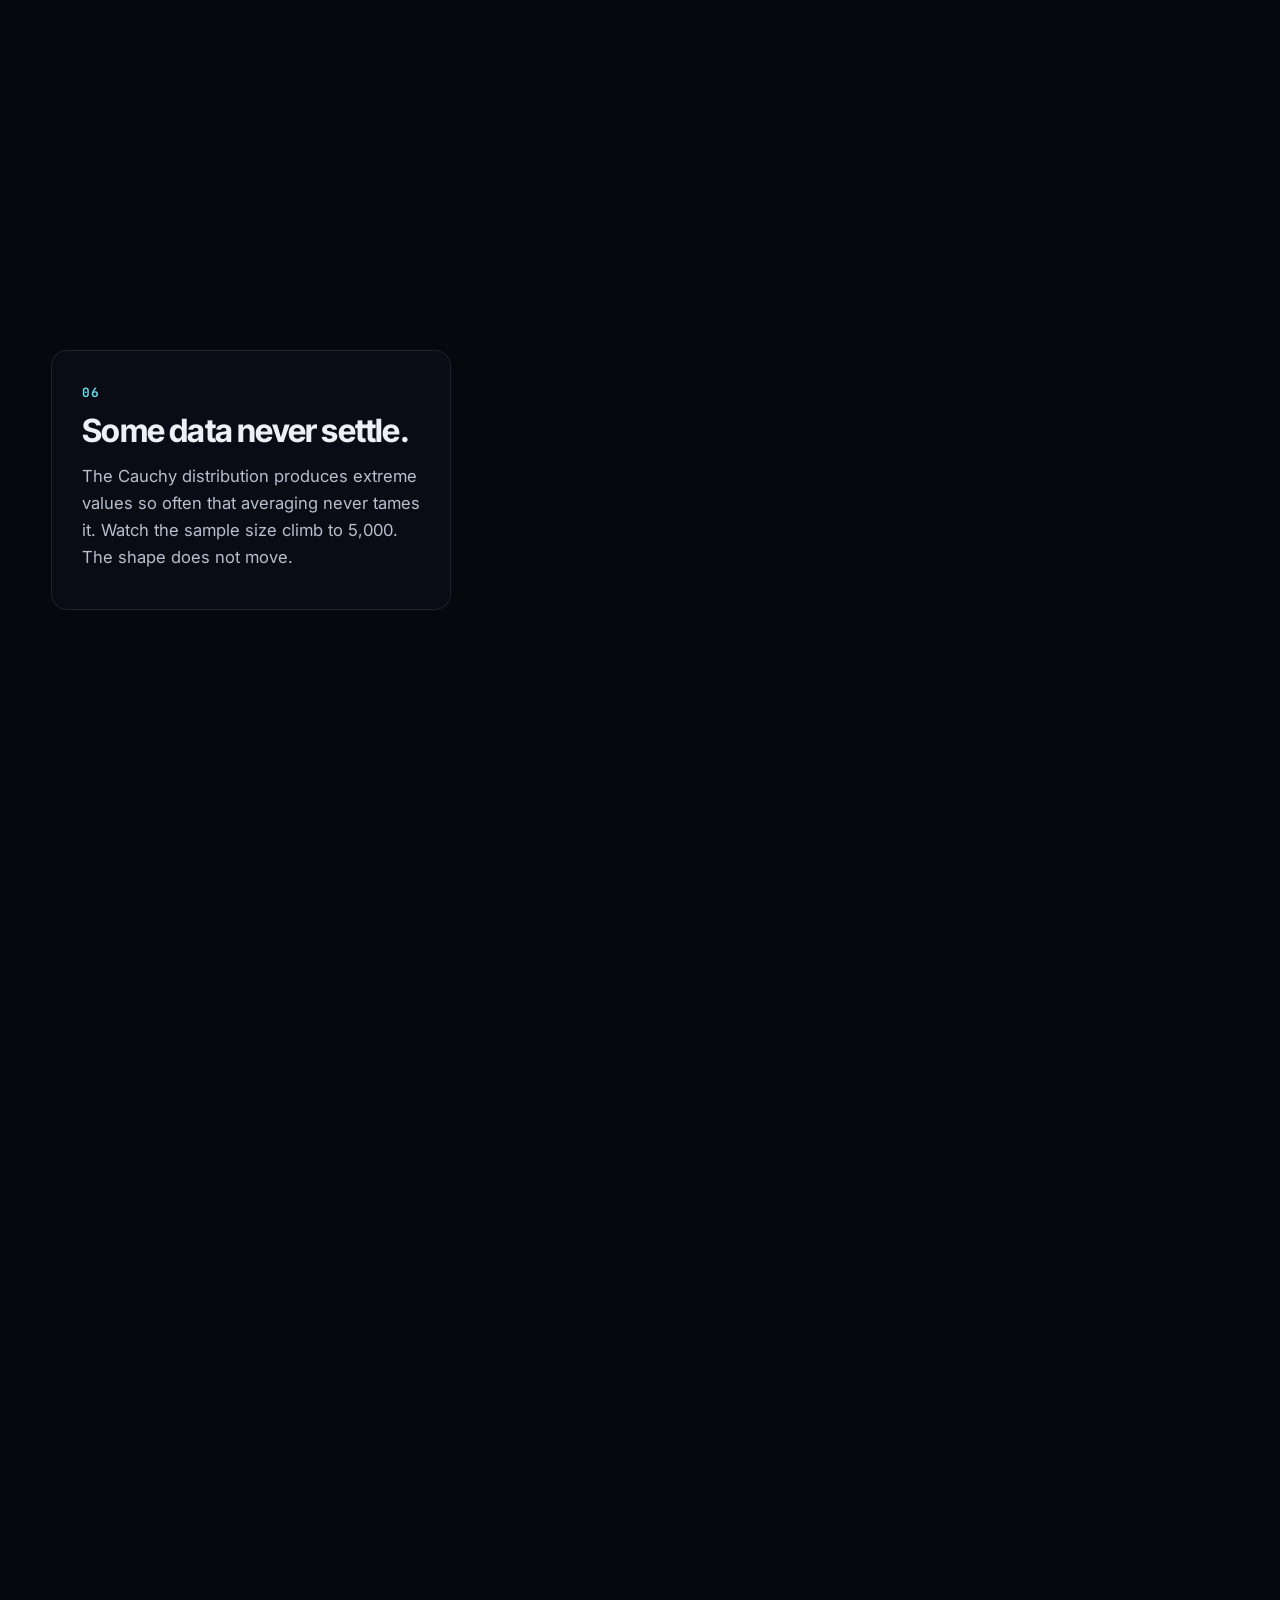
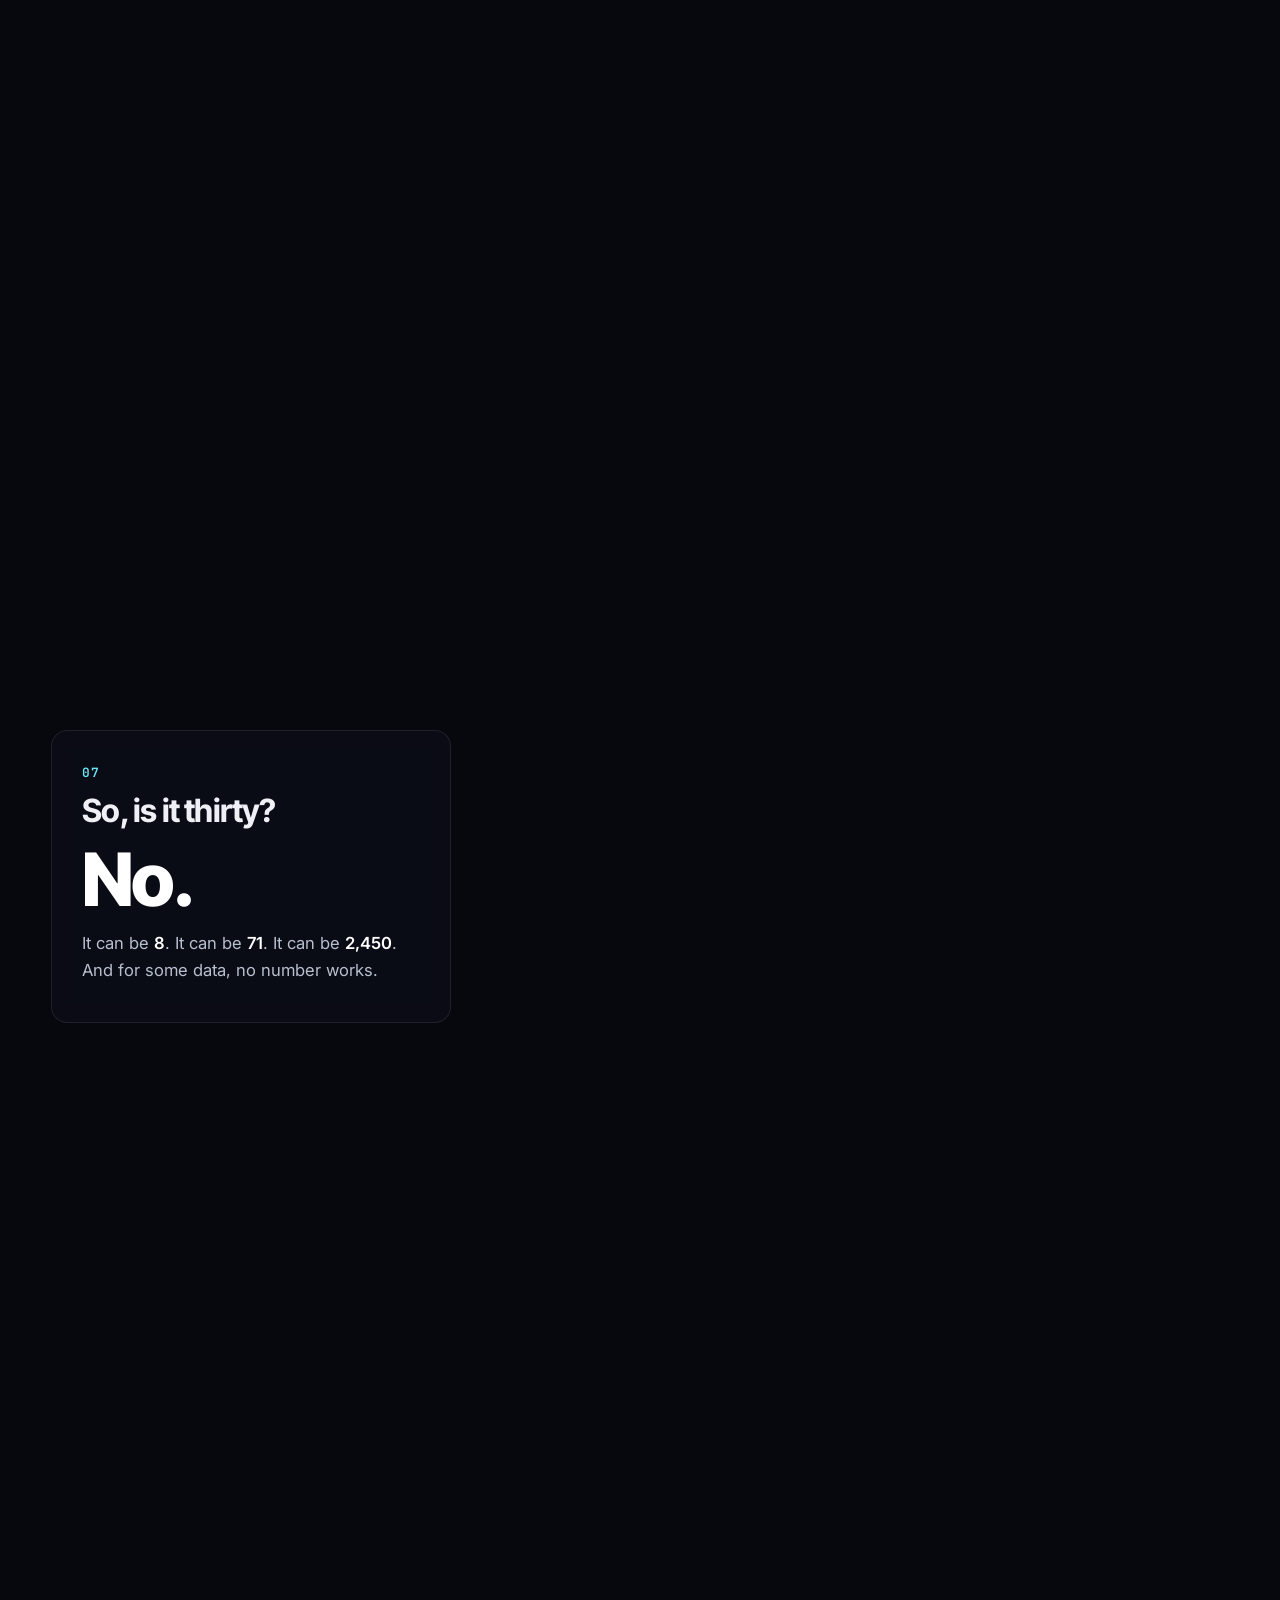
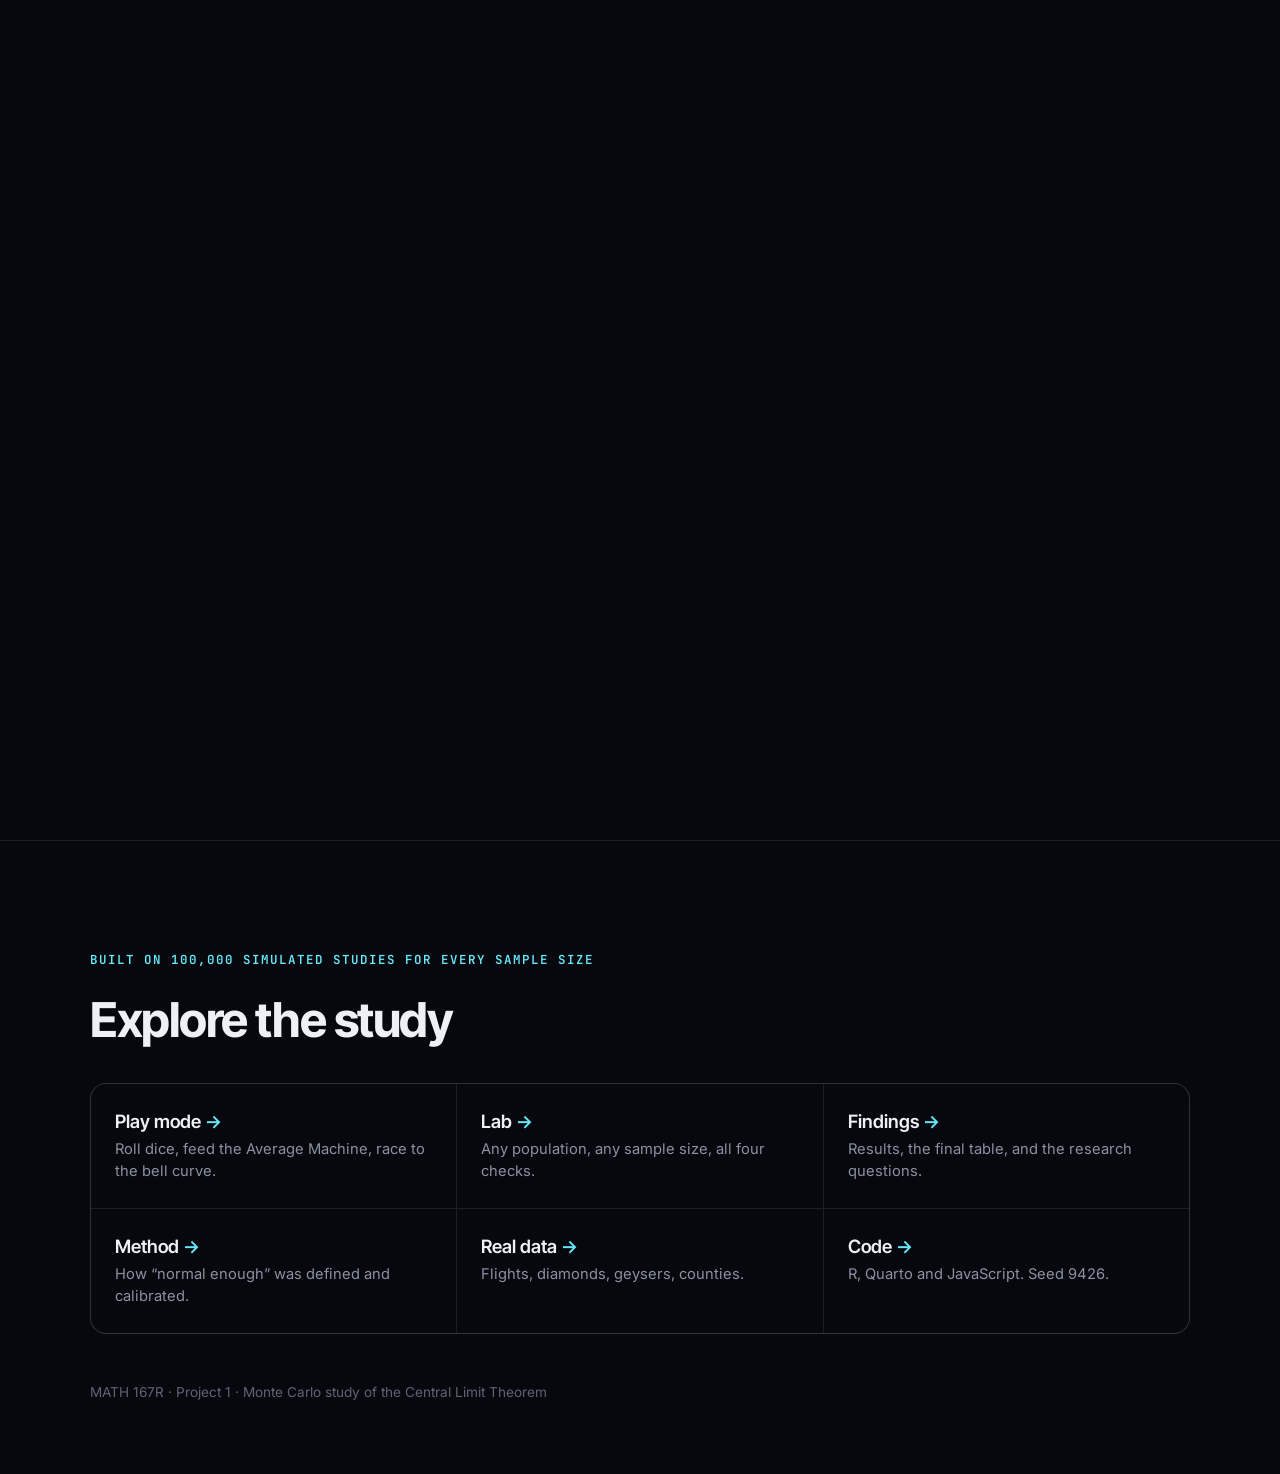
==== commit 4b9b0810: "Add Story mode: a scroll-driven particle visualization as the home page The game moves to play.html " ====
--- a/docs/index.html
+++ b/docs/index.html
@@ -4,161 +4,117 @@
 <meta charset="utf-8">
 <meta name="viewport" content="width=device-width, initial-scale=1">
 <title>How Fast Does Normal Happen?</title>
-<meta name="description" content="A playful, interactive tour of the Central Limit Theorem: roll dice, feed the Average Machine, and race ten populations to the bell curve.">
+<meta name="description" content="A visual essay on the Central Limit Theorem: when averages become a bell curve, why the rule of 30 fails, and when no sample size is enough.">
 <link rel="preconnect" href="https://fonts.googleapis.com">
 <link rel="preconnect" href="https://fonts.gstatic.com" crossorigin>
-<link href="https://fonts.googleapis.com/css2?family=Fredoka:wght@500;600;700&family=Nunito:wght@500;700;800&display=swap" rel="stylesheet">
-<link rel="stylesheet" href="assets/play.css">
+<link href="https://fonts.googleapis.com/css2?family=Inter+Tight:wght@500;600;700;800&family=Inter:wght@400;500;600&family=JetBrains+Mono:wght@500;600&display=swap" rel="stylesheet">
+<link rel="stylesheet" href="assets/story.css">
 </head>
 <body>
 
-<header class="topbar">
-  <a class="brand" href="#top">🔔 How fast does normal happen?</a>
-  <nav class="dots" id="dots" aria-label="Levels"></nav>
-  <a class="toplink" href="report.html">Full report →</a>
-</header>
+<nav class="nav" id="nav">
+  <a class="logo" href="#top"><span class="logo-mark"></span>How fast does normal happen?</a>
+  <div class="nav-links">
+    <a href="play.html">Play mode</a>
+    <a href="simulator.html">Lab</a>
+    <a href="report.html">Findings</a>
+    <a href="https://github.com/JamV8/how-fast-does-normal-happen">Code</a>
+  </div>
+</nav>
 
-<!-- ============ HERO ============ -->
-<section class="hero" id="top">
-  <div class="hero-text">
-    <h1>How fast does<br><span class="wiggle">normal</span> happen?</h1>
-    <p class="tag">A 3-minute game about the most famous idea in statistics.</p>
-    <a class="btn purple big" href="#level1">Play ▶</a>
+<main class="scrolly" id="top">
+  <div class="stage">
+    <canvas id="viz" aria-label="Animated visualization that changes as you scroll"></canvas>
+    <div class="hud" id="hud" aria-live="polite"></div>
+    <div class="progress"><span id="progress-bar"></span></div>
   </div>
-  <canvas id="galton" class="galton" aria-label="Animated Galton board: balls bounce off pegs and pile up into a bell curve"></canvas>
-</section>
 
-<!-- ============ LEVEL 1 ============ -->
-<section class="level tint-yellow" id="level1" data-level="1">
-  <div class="level-head">
-    <span class="pill yellow">Level 1</span>
-    <h2>Roll a die 🎲</h2>
-    <p>Every number is equally likely. What shape do you get?</p>
+  <div class="steps">
+    <section class="step hero" data-scene="0">
+      <div class="hero-inner">
+        <p class="kicker">A visual essay on the Central Limit Theorem</p>
+        <h1>How fast does<br><em>normal</em> happen?</h1>
+        <p class="sub">Statistics runs on one promise: average enough data and you get a bell curve. Textbooks say thirty observations is enough. I tested it.</p>
+        <div class="scroll-cue"><span></span>Scroll</div>
+      </div>
+    </section>
+
+    <section class="step" data-scene="1">
+      <div class="card">
+        <span class="num">01</span>
+        <h2>Every dataset has a shape.</h2>
+        <p>These are 1,100 waiting times. Most are short. A few are very long, which stretches the shape to the right.</p>
+      </div>
+    </section>
+
+    <section class="step" data-scene="2">
+      <div class="card">
+        <span class="num">02</span>
+        <h2>Take a sample. Average it.</h2>
+        <p>Pick five at random and collapse them into a single number: their average.</p>
+      </div>
+    </section>
+
+    <section class="step" data-scene="3">
+      <div class="card">
+        <span class="num">03</span>
+        <h2>Now repeat it, thousands of times.</h2>
+        <p>The averages pile up into a shape of their own. With samples of five, it still leans to one side.</p>
+      </div>
+    </section>
+
+    <section class="step tall" data-scene="4">
+      <div class="card">
+        <span class="num">04</span>
+        <h2>Make every sample bigger.</h2>
+        <p>Keep scrolling. As each sample grows, the averages tighten and straighten toward the bell curve.</p>
+        <p class="dim">At <b>n = 30</b> it still leans. At <b>n = 71</b> it passes all four of my normality tests.</p>
+      </div>
+    </section>
+
+    <section class="step" data-scene="5">
+      <div class="card">
+        <span class="num">05</span>
+        <h2>The answer depends on the data.</h2>
+        <p>Same test, ten populations. Symmetric data settle in a handful of observations. Real-world prices, delays and populations need hundreds, or thousands.</p>
+      </div>
+    </section>
+
+    <section class="step tall" data-scene="6">
+      <div class="card">
+        <span class="num">06</span>
+        <h2>Some data never settle.</h2>
+        <p>The Cauchy distribution produces extreme values so often that averaging never tames it. Watch the sample size climb to 5,000. The shape does not move.</p>
+      </div>
+    </section>
+
+    <section class="step tall" data-scene="7">
+      <div class="card">
+        <span class="num">07</span>
+        <h2>So, is it thirty?</h2>
+        <p class="answer">No.</p>
+        <p>It can be <b>8</b>. It can be <b>71</b>. It can be <b>2,450</b>. And for some data, no number works.</p>
+      </div>
+    </section>
   </div>
-  <div class="game two-col">
-    <div class="toy">
-      <div class="dice-row" id="l1-dice"></div>
-      <div class="btn-row">
-        <button class="btn yellow" id="l1-roll">Roll</button>
-        <button class="btn ghost" id="l1-roll100">Roll ×100</button>
-      </div>
-      <div class="readout" id="l1-readout">&nbsp;</div>
+</main>
+
+<section class="outro">
+  <div class="outro-inner">
+    <p class="kicker">Built on 100,000 simulated studies for every sample size</p>
+    <h2>Explore the study</h2>
+    <div class="links">
+      <a href="play.html"><span>Play mode</span><small>Roll dice, feed the Average Machine, race to the bell curve.</small></a>
+      <a href="simulator.html"><span>Lab</span><small>Any population, any sample size, all four checks.</small></a>
+      <a href="report.html"><span>Findings</span><small>Results, the final table, and the research questions.</small></a>
+      <a href="methods.html"><span>Method</span><small>How “normal enough” was defined and calibrated.</small></a>
+      <a href="analysis/06_real_world_data.html"><span>Real data</span><small>Flights, diamonds, geysers, counties.</small></a>
+      <a href="https://github.com/JamV8/how-fast-does-normal-happen"><span>Code</span><small>R, Quarto and JavaScript. Seed 9426.</small></a>
     </div>
-    <div class="chart-wrap"><canvas id="l1-hist" class="hist"></canvas><div class="count" id="l1-count">0 rolls</div></div>
-  </div>
-  <p class="aha" id="l1-aha">Flat. No bell here. 🤷</p>
-</section>
-
-<!-- ============ LEVEL 2 ============ -->
-<section class="level tint-teal" id="level2" data-level="2">
-  <div class="level-head">
-    <span class="pill teal">Level 2</span>
-    <h2>Now average <em>two</em> dice</h2>
-    <p>Roll two, take the middle of them. Watch where the averages land.</p>
-  </div>
-  <div class="game two-col">
-    <div class="toy">
-      <div class="dice-row" id="l2-dice"></div>
-      <div class="btn-row">
-        <button class="btn teal" id="l2-roll">Roll</button>
-        <button class="btn ghost" id="l2-roll100">Roll ×100</button>
-      </div>
-      <div class="readout" id="l2-readout">&nbsp;</div>
-    </div>
-    <div class="chart-wrap"><canvas id="l2-hist" class="hist"></canvas><div class="count" id="l2-count">0 rolls</div></div>
-  </div>
-  <p class="aha" id="l2-aha">The middle gets crowded. ⛰️ Extremes need <em>both</em> dice to agree.</p>
-</section>
-
-<!-- ============ LEVEL 3 ============ -->
-<section class="level tint-purple" id="level3" data-level="3">
-  <div class="level-head">
-    <span class="pill purple">Level 3</span>
-    <h2>Add more dice</h2>
-    <p>Slide to average more dice at once. 20,000 rolls every time.</p>
-  </div>
-  <div class="game">
-    <div class="slider-box">
-      <div class="big-n"><span id="l3-k">1</span> <span class="unit" id="l3-unit">die</span></div>
-      <input type="range" id="l3-slider" min="1" max="30" value="1" aria-label="Number of dice to average">
-      <div class="mini-dice" id="l3-mini"></div>
-    </div>
-    <div class="chart-wrap wide"><canvas id="l3-hist" class="hist tall"></canvas>
-      <div class="badge-pop" id="l3-badge">🔔 Bell unlocked!</div>
-    </div>
-  </div>
-  <p class="aha big">Average enough random things and you get a <span class="bellword">bell curve</span>.<br>That’s the <b>Central Limit Theorem</b>.</p>
-</section>
-
-<!-- ============ LEVEL 4 ============ -->
-<section class="level tint-coral" id="level4" data-level="4">
-  <div class="level-head">
-    <span class="pill coral">Level 4</span>
-    <h2>The Average Machine ⚙️</h2>
-    <p>Does it work for <em>anything</em>? Pick something weird, then find the smallest sample that rings the bell.</p>
-  </div>
-  <div class="cards" id="l4-cards"></div>
-  <div class="machine">
-    <canvas id="l4-canvas" class="machine-canvas"></canvas>
-    <div class="machine-ui">
-      <div class="slider-box compact">
-        <div class="big-n">n = <span id="l4-n">5</span></div>
-        <input type="range" id="l4-slider" min="0" max="1000" value="200" aria-label="Sample size">
-        <div class="hint-row"><span>values averaged each time</span><button class="chip" id="l4-try30">try 30</button></div>
-      </div>
-      <div class="meter">
-        <svg id="l4-gauge" viewBox="0 0 220 130" aria-label="Bell-o-meter"></svg>
-        <div class="meter-label" id="l4-verdict">Bell-o-meter</div>
-      </div>
-      <div class="lights" id="l4-lights"></div>
-    </div>
-    <div class="challenge" id="l4-challenge"></div>
+    <p class="fine">MATH 167R · Project 1 · Monte Carlo study of the Central Limit Theorem</p>
   </div>
 </section>
 
-<!-- ============ LEVEL 5 ============ -->
-<section class="level tint-blue" id="level5" data-level="5">
-  <div class="level-head">
-    <span class="pill blue">Level 5</span>
-    <h2>So… is 30 the magic number? 🏁</h2>
-    <p>Textbooks say 30 is enough. Ten racers, one finish line: the bell curve.</p>
-  </div>
-  <div class="race" id="race"></div>
-  <div class="btn-row center"><button class="btn blue" id="race-go">Start the race ▶</button></div>
-  <p class="aha big" id="race-verdict">Nope. Sometimes <b>8</b> is plenty. Sometimes you need <b>2,450</b>. Sometimes <b>no number</b> works.</p>
-</section>
-
-<!-- ============ LEVEL 6 ============ -->
-<section class="level tint-yellow" id="level6" data-level="6">
-  <div class="level-head">
-    <span class="pill yellow">Level 6</span>
-    <h2>Why should you care? 📰</h2>
-    <p>Every poll in the news says something like <b>“52% ± 3%”</b>. That ± comes from the bell curve.</p>
-  </div>
-  <div class="game">
-    <div class="chart-wrap wide"><canvas id="l6-canvas" class="hist"></canvas></div>
-    <div class="btn-row center"><button class="btn yellow" id="l6-go">Run 100 polls of 1,000 people</button></div>
-    <div class="readout center" id="l6-readout">&nbsp;</div>
-  </div>
-  <p class="aha">If the bell isn’t there yet, the “± 3%” is a lie. That’s why <em>how fast</em> normal happens matters.</p>
-</section>
-
-<!-- ============ OUTRO ============ -->
-<section class="outro" id="outro">
-  <h2>You just learned the Central Limit Theorem. 🎉</h2>
-  <p>Want the real math? Everything here comes from millions of simulations in R.</p>
-  <div class="outro-grid">
-    <a class="ocard" href="report.html"><span>📊</span>Findings</a>
-    <a class="ocard" href="analysis/03_exponential.html"><span>🔬</span>Population analyses</a>
-    <a class="ocard" href="analysis/06_real_world_data.html"><span>✈️</span>Real data</a>
-    <a class="ocard" href="methods.html"><span>📐</span>Method</a>
-    <a class="ocard" href="simulator.html"><span>🧪</span>Lab mode</a>
-    <a class="ocard" href="https://github.com/JamV8/how-fast-does-normal-happen"><span>💻</span>Code</a>
-  </div>
-  <p class="foot">MATH 167R · Project 1 · Monte Carlo study of the Central Limit Theorem</p>
-</section>
-
-<canvas id="confetti" class="confetti" aria-hidden="true"></canvas>
-<script src="assets/play.js" defer></script>
+<script src="assets/story.js" defer></script>
 </body>
 </html>
--- a/docs/assets/story.css
+++ b/docs/assets/story.css
@@ -0,0 +1,103 @@
+:root {
+  --bg: #07080d;
+  --bg2: #0d1120;
+  --text: #eef0f6;
+  --muted: #8b91a3;
+  --line: rgba(255, 255, 255, .09);
+  --cyan: #67e8f9;
+  --coral: #ff7a7a;
+  --gold: #ffd166;
+  --violet: #a78bfa;
+}
+* { box-sizing: border-box; }
+html { scroll-behavior: smooth; }
+body { margin: 0; background: var(--bg); color: var(--text); font-family: Inter, system-ui, sans-serif; -webkit-font-smoothing: antialiased; }
+a { color: inherit; text-decoration: none; }
+b { color: #fff; font-weight: 600; }
+
+/* ---------- nav ---------- */
+.nav { position: fixed; top: 0; left: 0; right: 0; z-index: 20; display: flex; align-items: center; justify-content: space-between;
+  padding: 18px 4vw; transition: background .3s, border-color .3s; border-bottom: 1px solid transparent; }
+.nav.solid { background: rgba(7, 8, 13, .72); backdrop-filter: blur(14px); border-color: var(--line); }
+.logo { display: flex; align-items: center; gap: 10px; font: 600 .95rem "Inter Tight", sans-serif; letter-spacing: -.01em; }
+.logo-mark { width: 22px; height: 12px; border-radius: 12px 12px 0 0; background: linear-gradient(90deg, var(--cyan), var(--violet)); }
+.nav-links { display: flex; gap: 26px; font-size: .9rem; color: var(--muted); }
+.nav-links a:hover { color: #fff; }
+
+/* ---------- scrollytelling ---------- */
+.scrolly { position: relative; }
+.stage { position: sticky; top: 0; height: 100vh; overflow: hidden;
+  background: radial-gradient(1100px 700px at 72% 45%, #121a33 0%, rgba(7, 8, 13, 0) 65%), var(--bg); }
+#viz { width: 100%; height: 100%; display: block; }
+.steps { position: relative; z-index: 2; margin-top: -100vh; pointer-events: none; }
+.step { min-height: 100vh; display: flex; align-items: center; padding: 0 4vw; }
+.step.tall { min-height: 220vh; align-items: flex-start; padding-top: 30vh; }
+.step .card, .hero-inner { pointer-events: auto; }
+.card { max-width: 400px; padding: 30px 30px 26px; border-radius: 16px; background: rgba(13, 16, 28, .62);
+  border: 1px solid var(--line); backdrop-filter: blur(12px); -webkit-backdrop-filter: blur(12px); position: sticky; top: 30vh; }
+.card .num { font: 600 .8rem "JetBrains Mono", monospace; color: var(--cyan); letter-spacing: .1em; }
+.card h2 { font: 700 2rem/1.12 "Inter Tight", sans-serif; letter-spacing: -.025em; margin: 12px 0 14px; }
+.card p { font-size: 1.04rem; line-height: 1.62; color: #b8bfcf; margin: 0 0 12px; }
+.card p.dim { color: var(--muted); font-size: .95rem; }
+.card .answer { font: 800 4.6rem/1 "Inter Tight", sans-serif; color: #fff; letter-spacing: -.04em; margin: 4px 0 14px; }
+
+/* hero */
+.step.hero { align-items: flex-start; justify-content: center; text-align: center; padding-top: 16vh; }
+.hero-inner { max-width: 900px; }
+.kicker { font: 600 .78rem "JetBrains Mono", monospace; letter-spacing: .16em; text-transform: uppercase; color: var(--cyan); margin: 0 0 22px; }
+.hero h1 { font: 800 clamp(3rem, 8.4vw, 7.4rem)/.95 "Inter Tight", sans-serif; letter-spacing: -.045em; margin: 0 0 26px;
+  background: linear-gradient(180deg, #fff 30%, #9aa3b8); -webkit-background-clip: text; background-clip: text; color: transparent; }
+.hero h1 em { font-style: normal; background: linear-gradient(90deg, var(--cyan), var(--violet)); -webkit-background-clip: text; background-clip: text; color: transparent; }
+.hero .sub { font-size: clamp(1.05rem, 1.6vw, 1.3rem); line-height: 1.6; color: #aab1c3; max-width: 640px; margin: 0 auto; }
+.scroll-cue { margin-top: 38px; display: inline-flex; flex-direction: column; align-items: center; gap: 10px; font: 500 .75rem "JetBrains Mono", monospace; letter-spacing: .2em; text-transform: uppercase; color: var(--muted); }
+.scroll-cue span { width: 1px; height: 46px; background: linear-gradient(var(--cyan), transparent); animation: cue 1.8s ease-in-out infinite; }
+@keyframes cue { 0% { transform: scaleY(0); transform-origin: top; } 50% { transform: scaleY(1); transform-origin: top; } 51% { transform-origin: bottom; } 100% { transform: scaleY(0); transform-origin: bottom; } }
+
+/* HUD */
+.hud { position: absolute; right: 4vw; top: 92px; min-width: 260px; padding: 16px 18px; border-radius: 12px; background: rgba(13, 16, 28, .7);
+  border: 1px solid var(--line); backdrop-filter: blur(10px); font: 500 .82rem "JetBrains Mono", monospace; color: var(--muted);
+  opacity: 0; transform: translateY(-8px); transition: opacity .4s, transform .4s; pointer-events: none; }
+.hud.show { opacity: 1; transform: none; }
+.hud .row { display: flex; justify-content: space-between; gap: 18px; padding: 4px 0; }
+.hud .val { color: #fff; }
+.hud .big { font-size: 1.6rem; color: #fff; font-weight: 600; }
+.hud .bar { height: 4px; border-radius: 4px; background: rgba(255, 255, 255, .08); margin: 6px 0 10px; overflow: hidden; }
+.hud .bar i { display: block; height: 100%; background: var(--coral); transition: width .3s, background .3s; }
+.hud .verdict { margin-top: 8px; padding-top: 10px; border-top: 1px solid var(--line); color: #fff; letter-spacing: .06em; }
+.hud .dot { display: inline-block; width: 8px; height: 8px; border-radius: 50%; margin-right: 8px; background: var(--coral); box-shadow: 0 0 10px var(--coral); }
+.hud .ok .dot { background: var(--cyan); box-shadow: 0 0 10px var(--cyan); }
+.progress { position: absolute; left: 0; right: 0; bottom: 0; height: 2px; background: rgba(255, 255, 255, .05); }
+.progress span { display: block; height: 100%; width: 0; background: linear-gradient(90deg, var(--cyan), var(--violet)); }
+
+/* outro */
+.outro { position: relative; z-index: 3; background: var(--bg); border-top: 1px solid var(--line); padding: 110px 4vw 60px; }
+.outro-inner { max-width: 1100px; margin: 0 auto; }
+.outro h2 { font: 700 clamp(2rem, 4vw, 3rem) "Inter Tight", sans-serif; letter-spacing: -.03em; margin: 0 0 34px; }
+.links { display: grid; grid-template-columns: repeat(3, minmax(0, 1fr)); gap: 1px; background: var(--line); border: 1px solid var(--line); border-radius: 16px; overflow: hidden; }
+.links a { background: var(--bg); padding: 26px 24px; transition: background .2s; }
+.links a:hover { background: #0f1323; }
+.links span { display: block; font: 600 1.15rem "Inter Tight", sans-serif; margin-bottom: 6px; }
+.links span::after { content: " →"; color: var(--cyan); }
+.links small { color: var(--muted); font-size: .92rem; line-height: 1.5; }
+.fine { margin-top: 50px; color: #5d6476; font-size: .85rem; }
+
+@media (max-width: 760px) {
+  .nav { padding: 14px 16px; }
+  .nav-links { gap: 14px; font-size: .82rem; }
+  .nav-links a:nth-child(n+3) { display: none; }
+  .logo { font-size: .85rem; }
+  .step { padding: 0 14px; align-items: flex-end; padding-bottom: 6vh; }
+  .step.tall { padding-top: 0; align-items: flex-start; }
+  .card { max-width: none; width: 100%; padding: 20px; top: 58vh; }
+  .card h2 { font-size: 1.45rem; }
+  .card p { font-size: .96rem; }
+  .card .answer { font-size: 3.2rem; }
+  .step.hero { padding-top: 14vh; align-items: flex-start; }
+  .hud { left: 14px; right: 14px; top: 62px; min-width: 0; padding: 8px 12px; font-size: .74rem; display: flex; align-items: center; justify-content: space-between; gap: 10px; }
+  .hud .row:not(:first-child), .hud .bar { display: none; }
+  .hud .row:first-child span:first-child { display: none; }
+  .hud .verdict { margin: 0; padding: 0; border: 0; }
+  .hud .big { font-size: 1.1rem; }
+  .links { grid-template-columns: 1fr; }
+}
+@media (prefers-reduced-motion: reduce) { html { scroll-behavior: auto; } .scroll-cue span { animation: none; } }
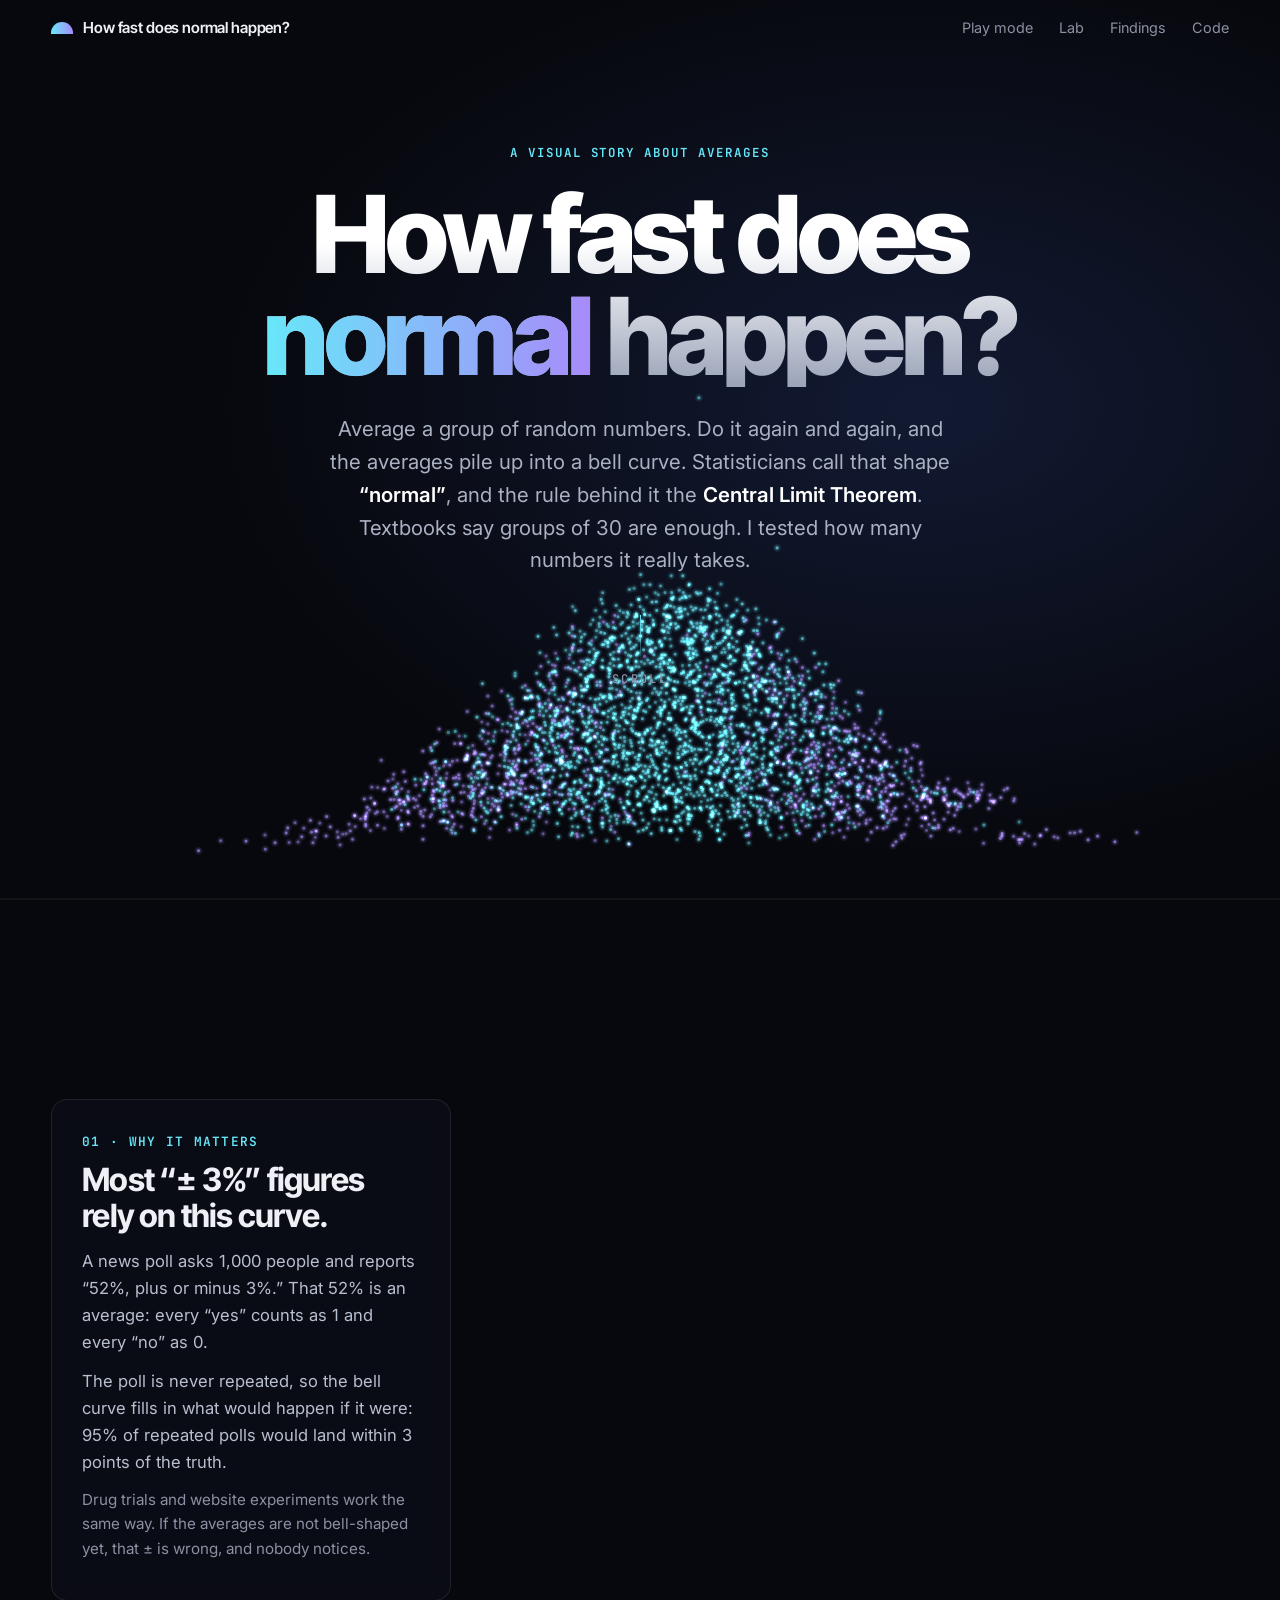
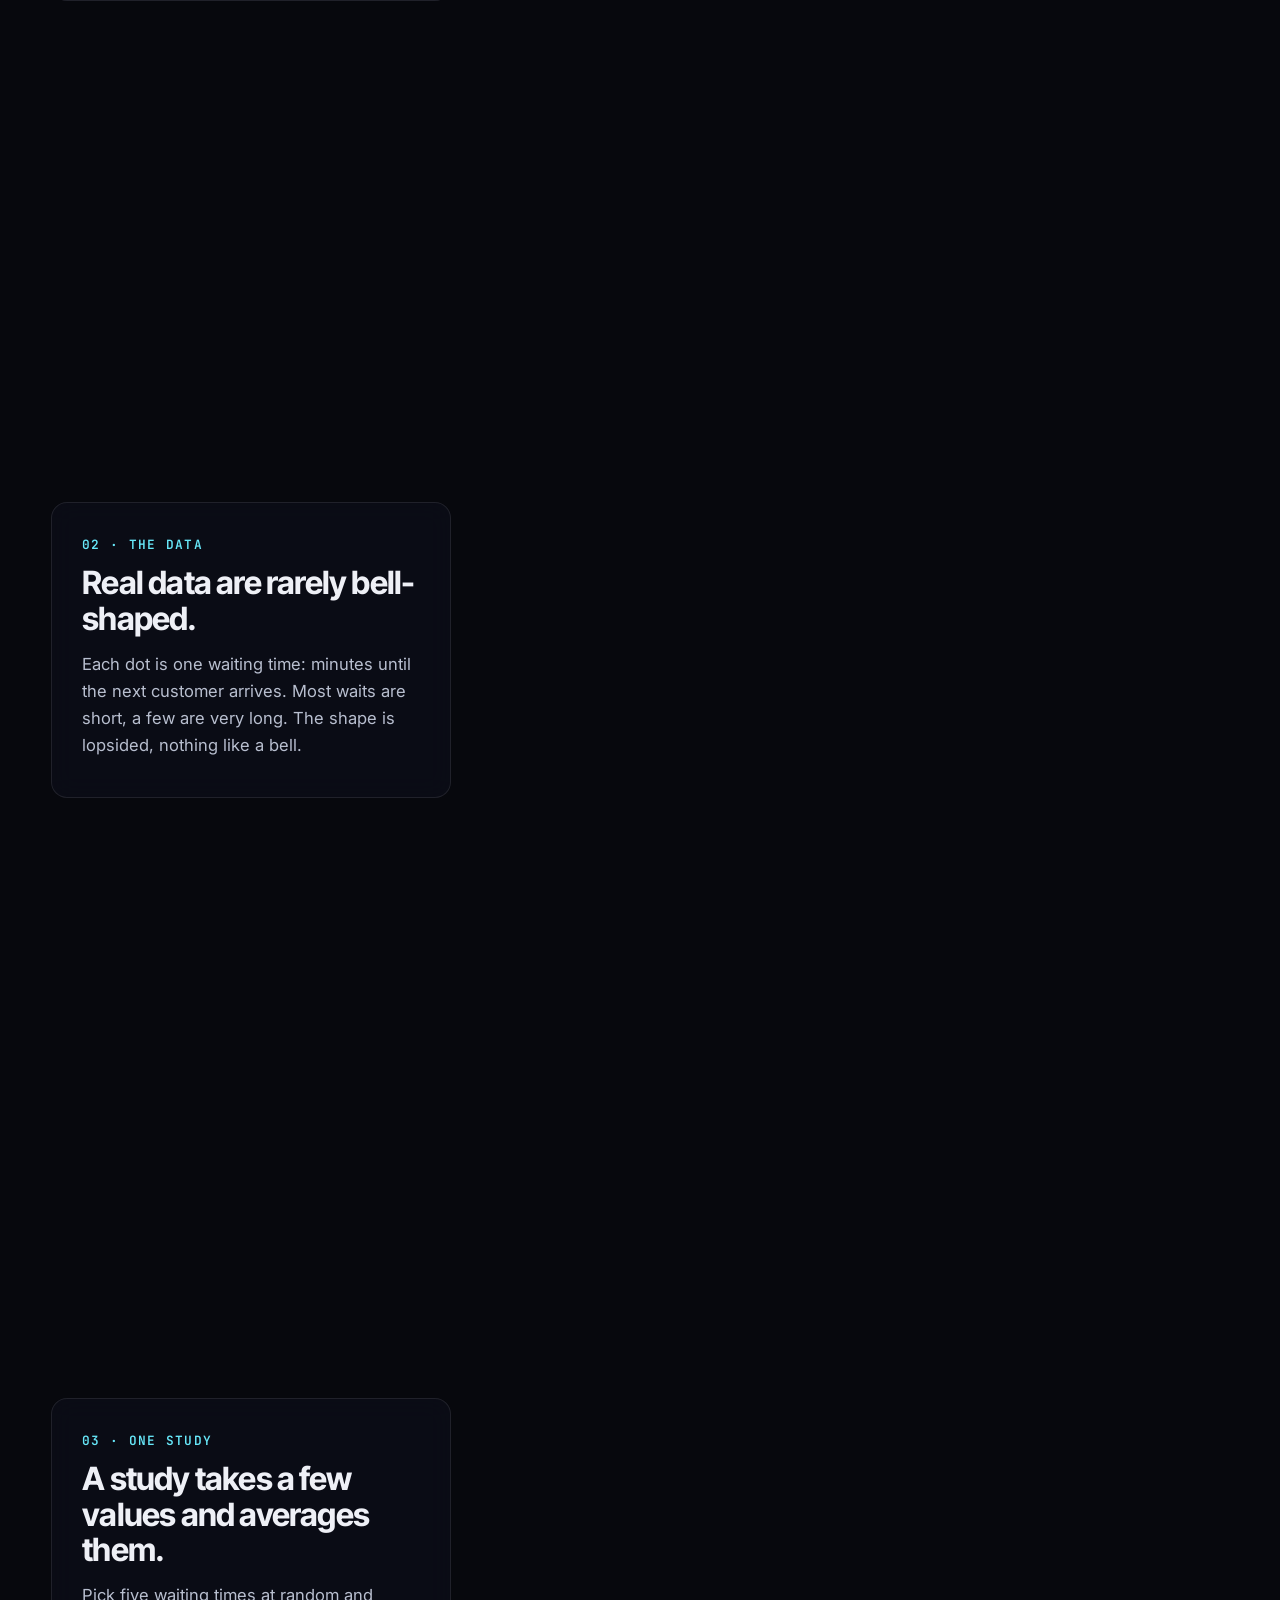
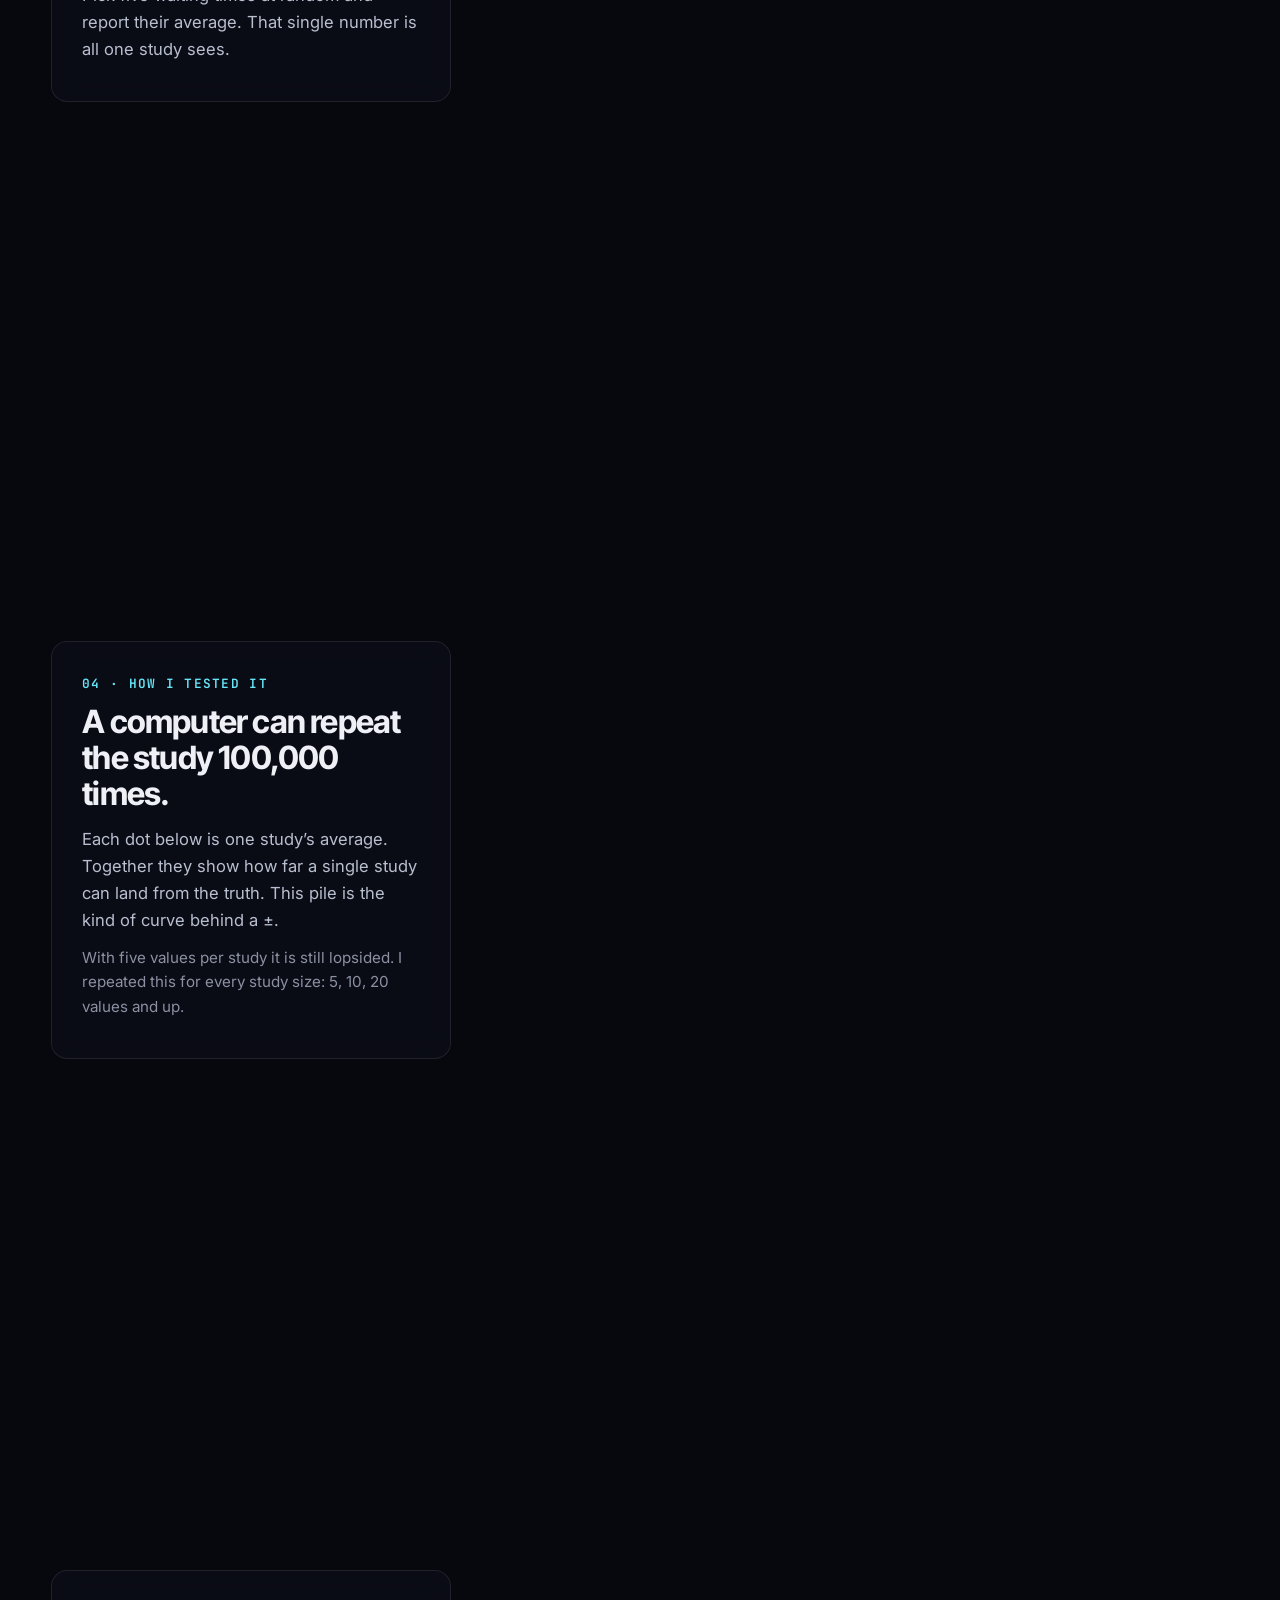
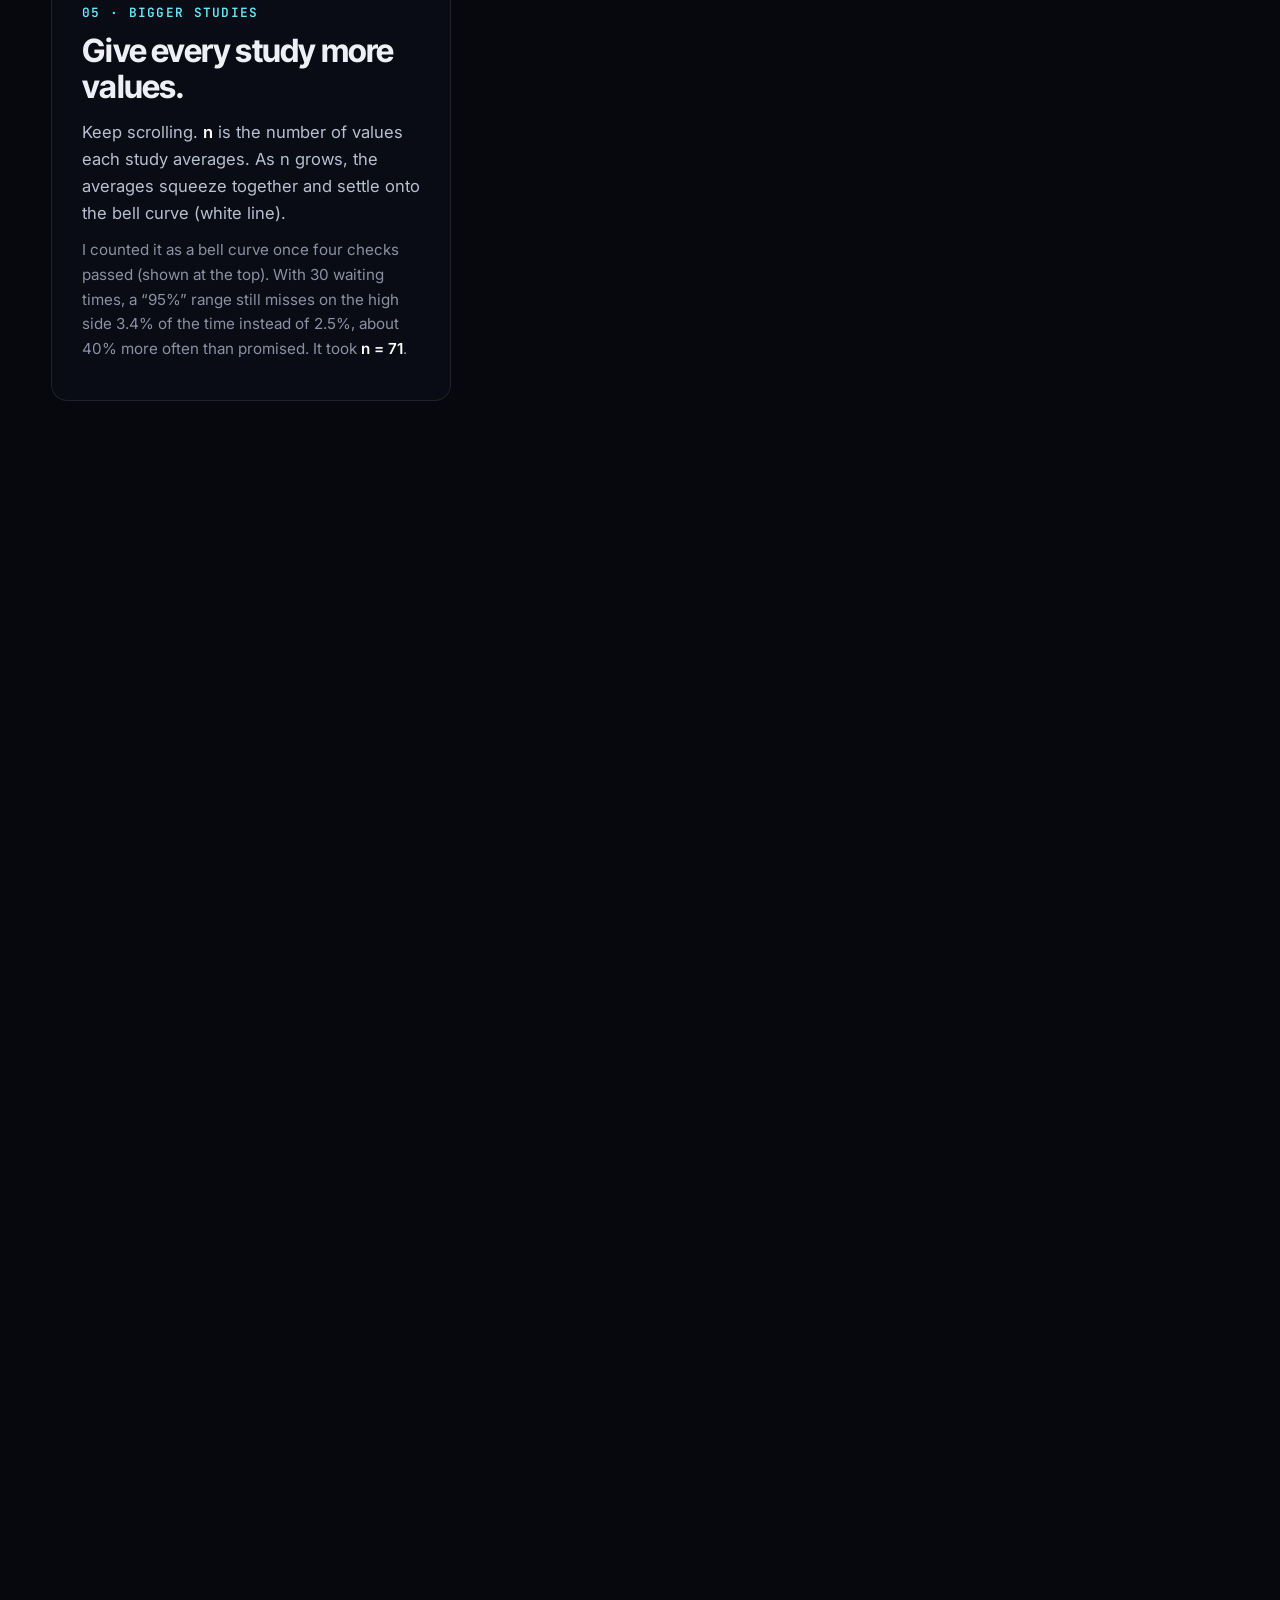
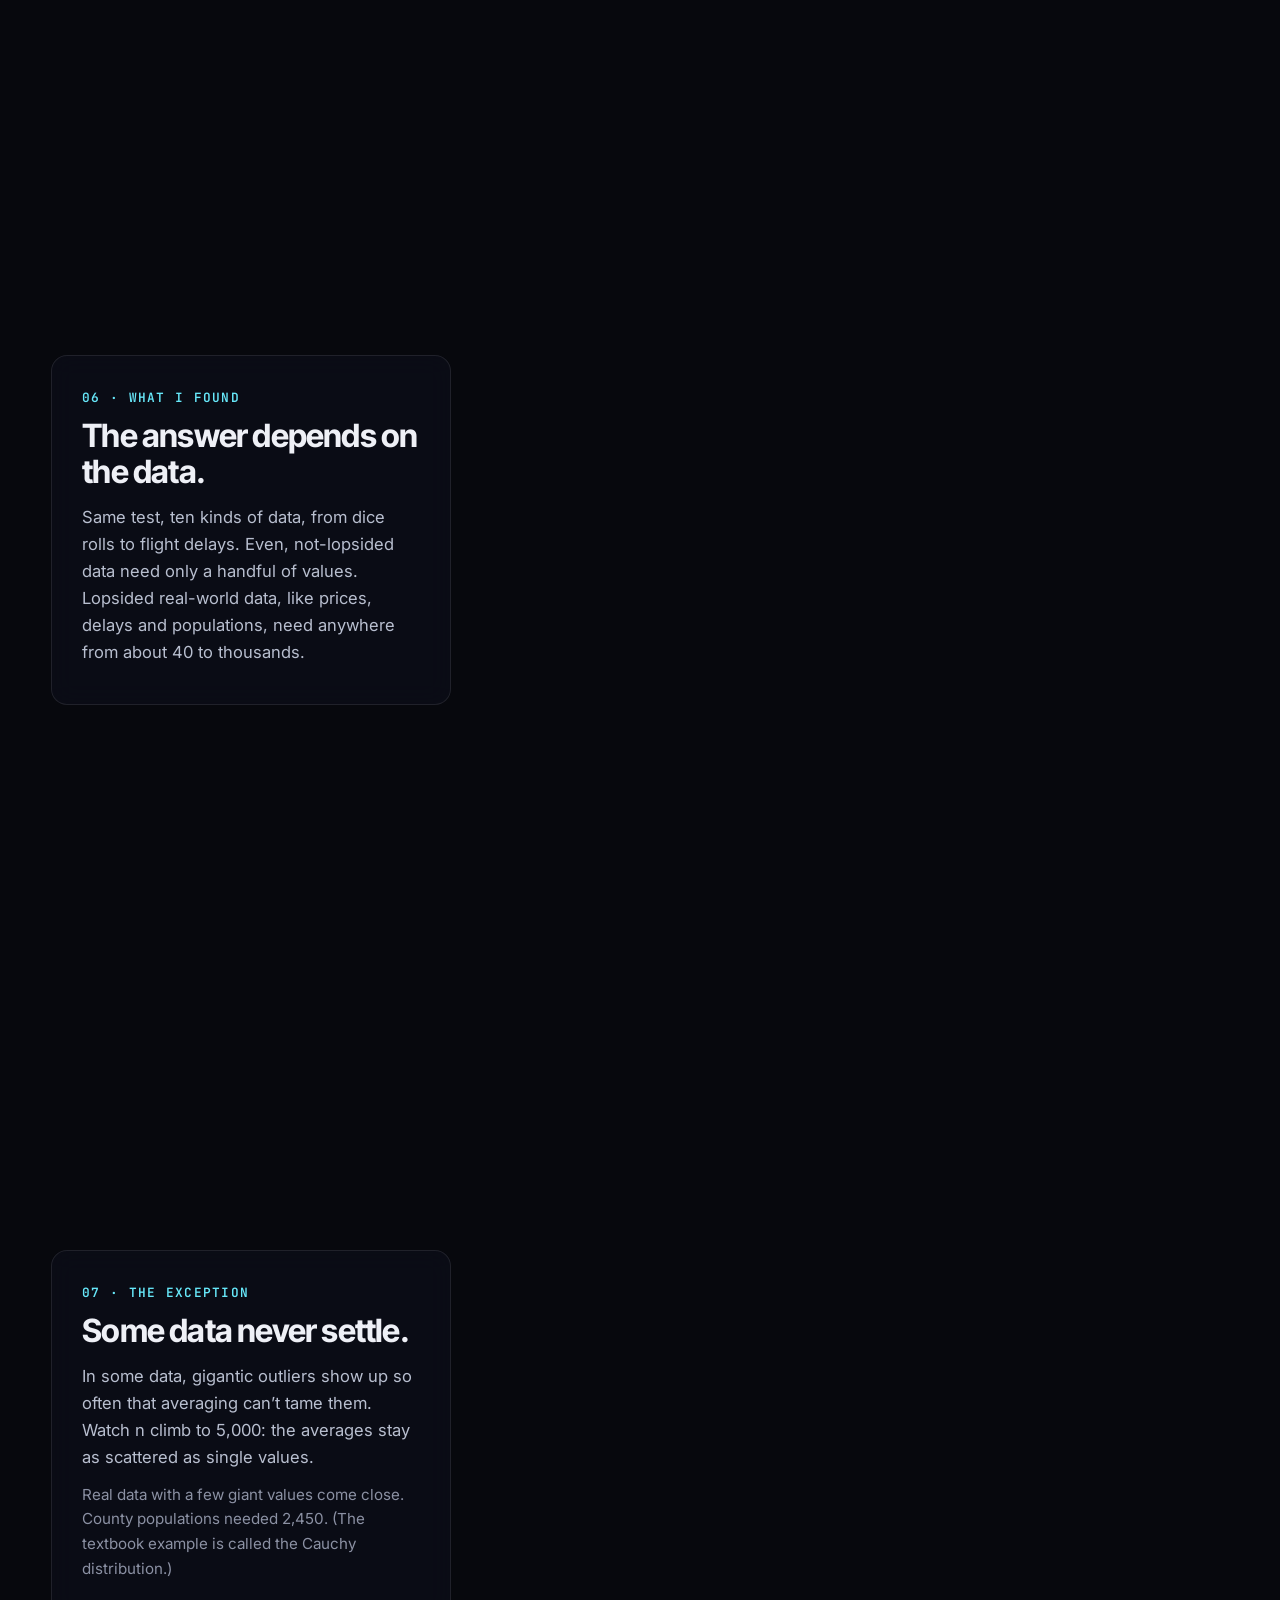
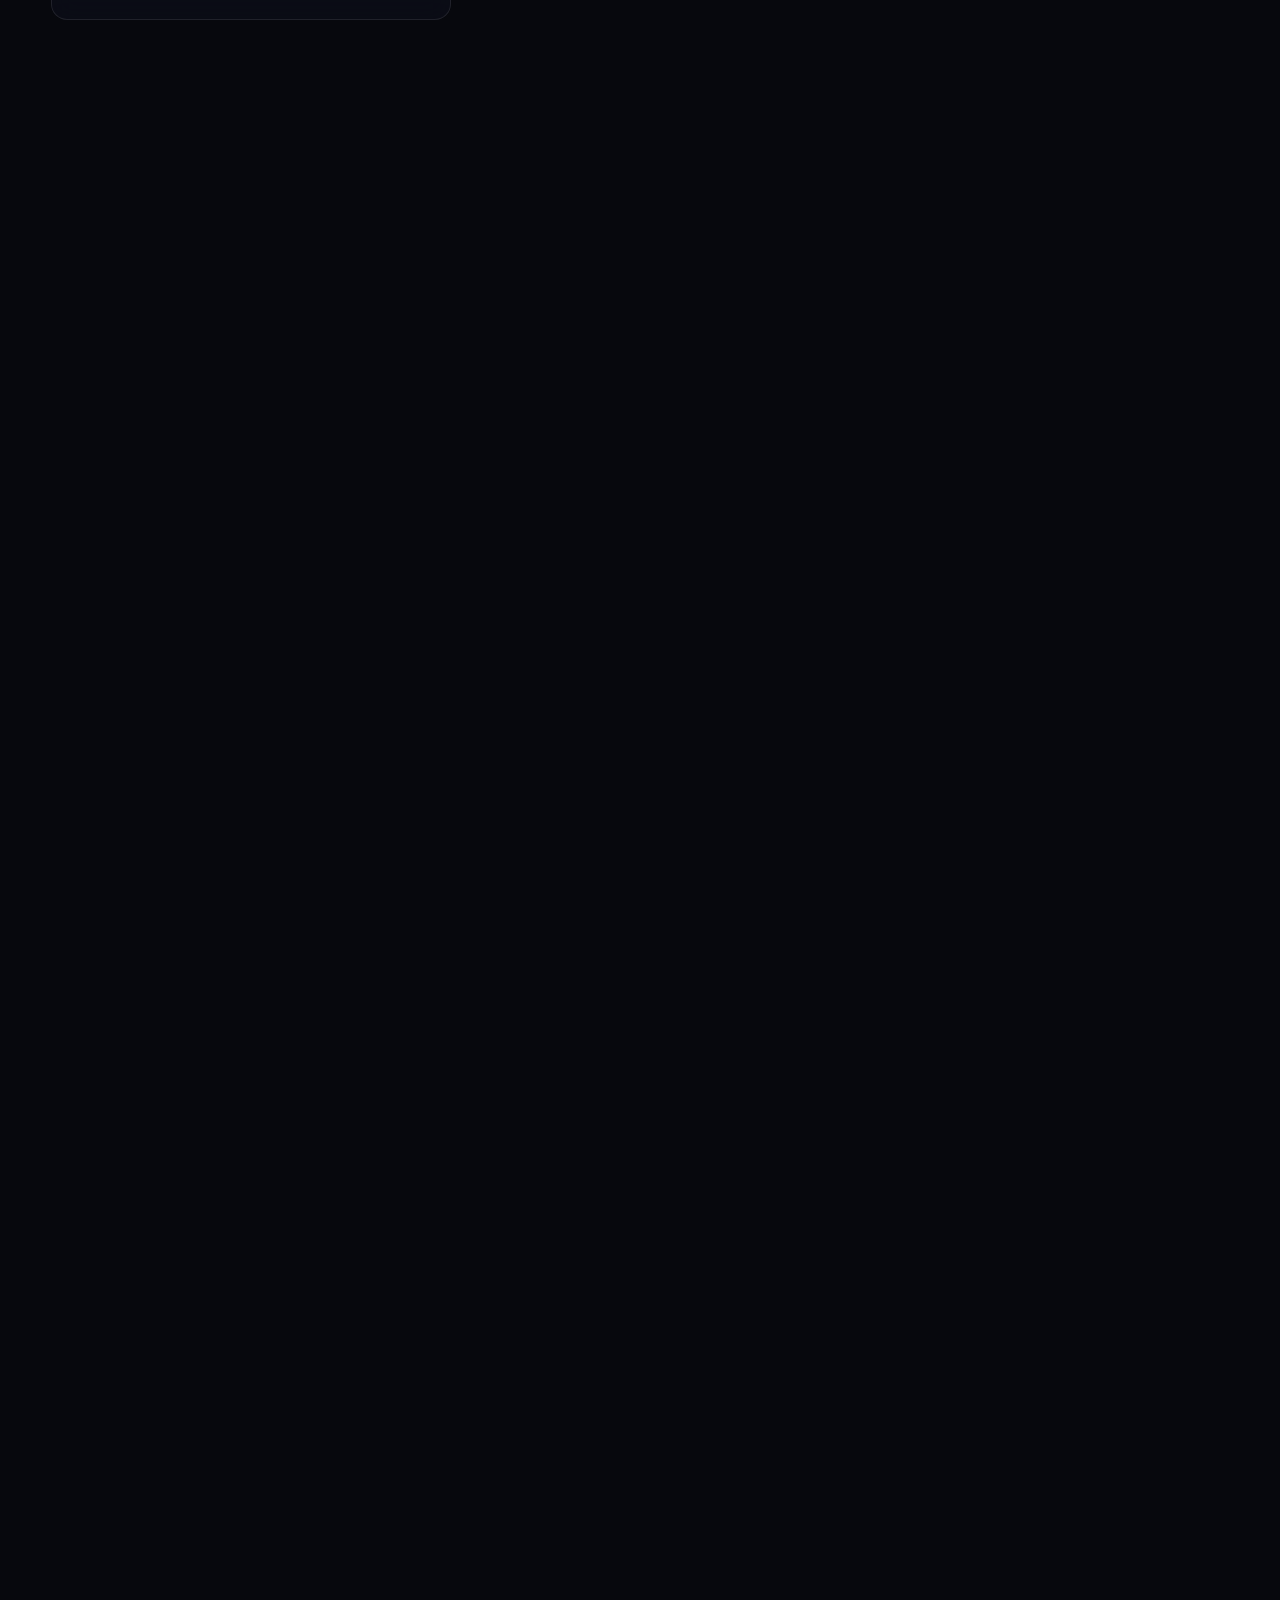
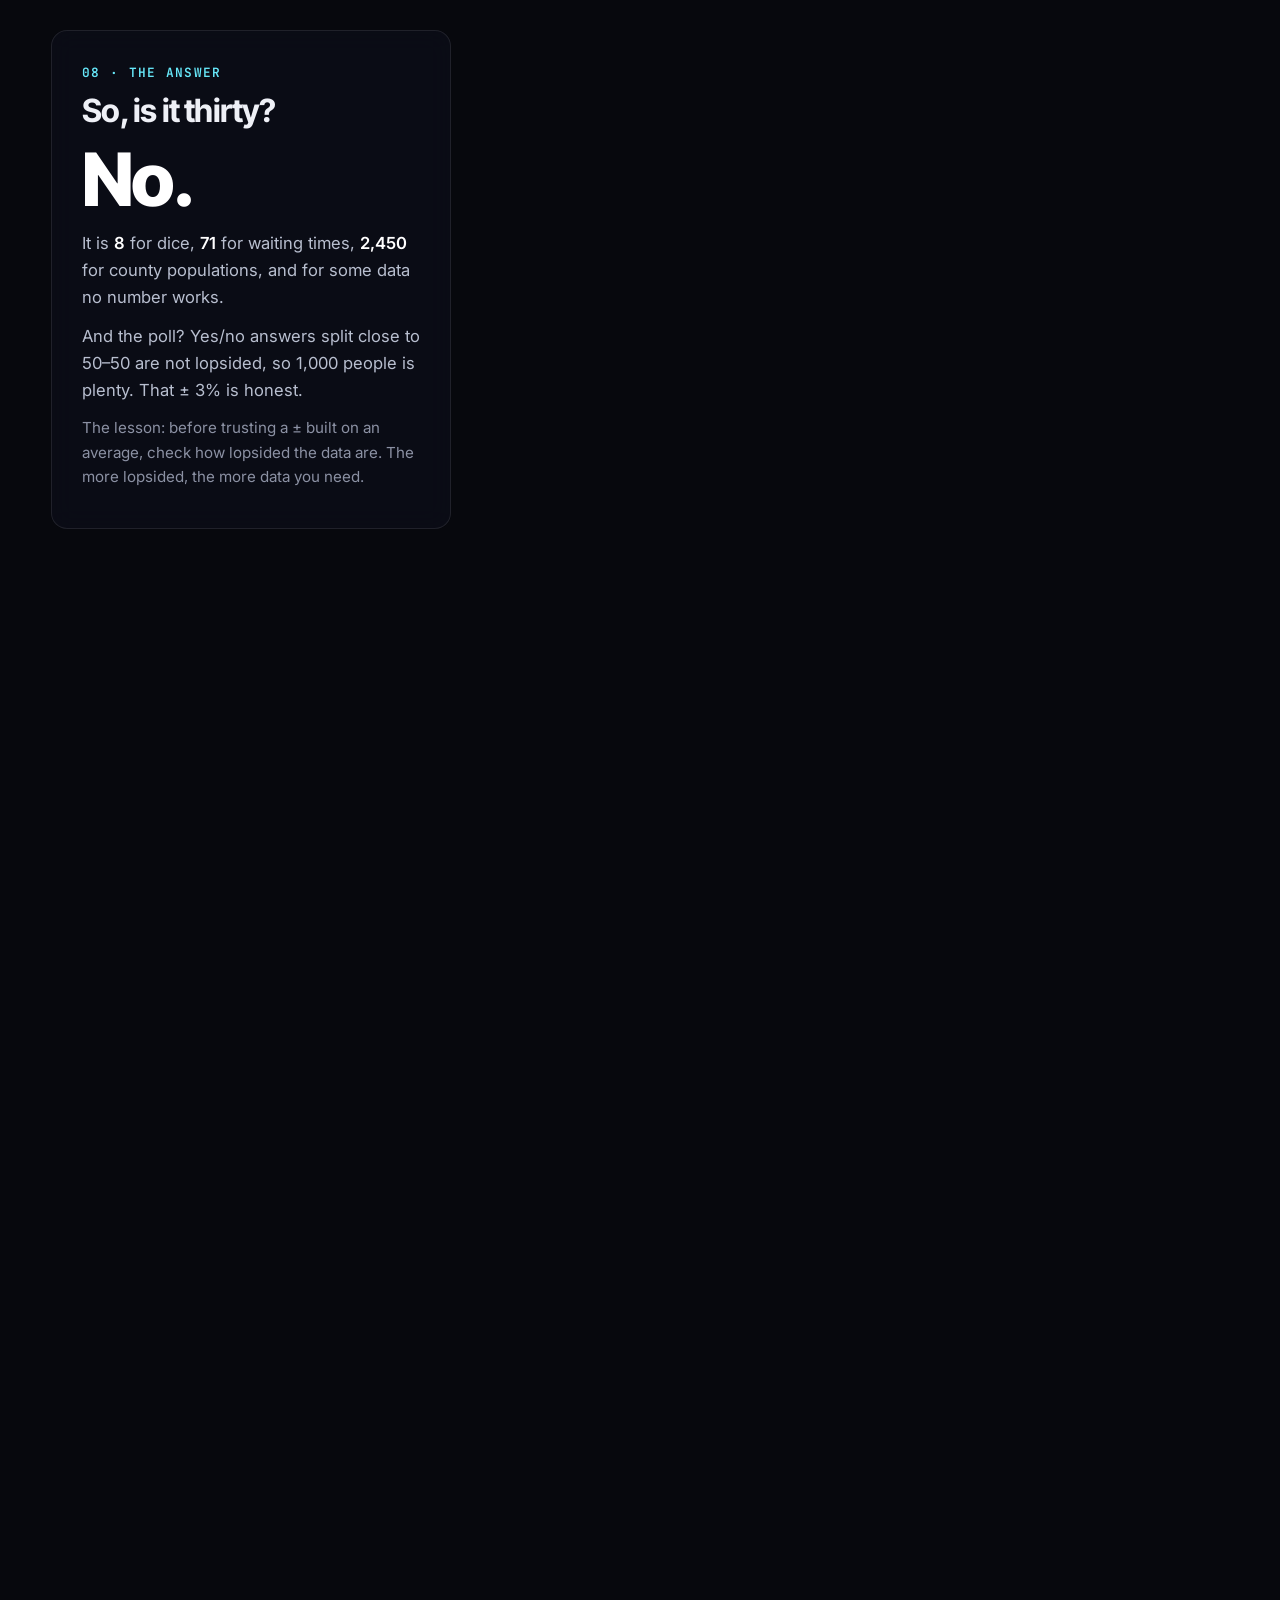
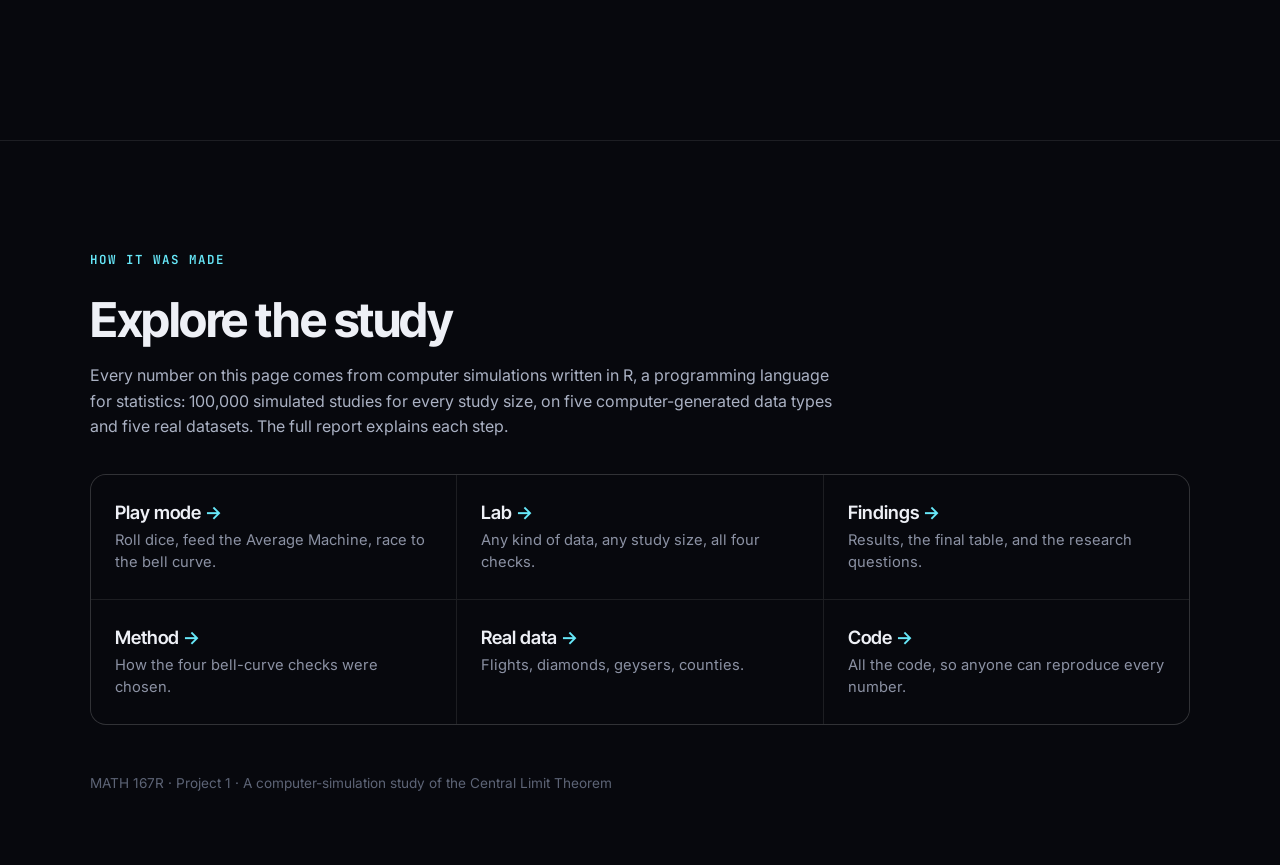
==== commit f73c7624: "Make the story and README readable without a statistics background Independent lay-reader review (tw" ====
--- a/docs/index.html
+++ b/docs/index.html
@@ -32,68 +32,82 @@
   <div class="steps">
     <section class="step hero" data-scene="0">
       <div class="hero-inner">
-        <p class="kicker">A visual essay on the Central Limit Theorem</p>
+        <p class="kicker">A visual story about averages</p>
         <h1>How fast does<br><em>normal</em> happen?</h1>
-        <p class="sub">Statistics runs on one promise: average enough data and you get a bell curve. Textbooks say thirty observations is enough. I tested it.</p>
+        <p class="sub">Average a group of random numbers. Do it again and again, and the averages pile up into a bell curve. Statisticians call that shape <b>“normal”</b>, and the rule behind it the <b>Central Limit Theorem</b>. Textbooks say groups of 30 are enough. I tested how many numbers it really takes.</p>
         <div class="scroll-cue"><span></span>Scroll</div>
+      </div>
+    </section>
+
+    <section class="step" data-scene="8">
+      <div class="card">
+        <span class="num">01 · WHY IT MATTERS</span>
+        <h2>Most “± 3%” figures rely on this curve.</h2>
+        <p>A news poll asks 1,000 people and reports “52%, plus or minus 3%.” That 52% is an average: every “yes” counts as 1 and every “no” as 0.</p>
+        <p>The poll is never repeated, so the bell curve fills in what would happen if it were: 95% of repeated polls would land within 3 points of the truth.</p>
+        <p class="dim">Drug trials and website experiments work the same way. If the averages are not bell-shaped yet, that ± is wrong, and nobody notices.</p>
       </div>
     </section>
 
     <section class="step" data-scene="1">
       <div class="card">
-        <span class="num">01</span>
-        <h2>Every dataset has a shape.</h2>
-        <p>These are 1,100 waiting times. Most are short. A few are very long, which stretches the shape to the right.</p>
+        <span class="num">02 · THE DATA</span>
+        <h2>Real data are rarely bell-shaped.</h2>
+        <p>Each dot is one waiting time: minutes until the next customer arrives. Most waits are short, a few are very long. The shape is lopsided, nothing like a bell.</p>
       </div>
     </section>
 
     <section class="step" data-scene="2">
       <div class="card">
-        <span class="num">02</span>
-        <h2>Take a sample. Average it.</h2>
-        <p>Pick five at random and collapse them into a single number: their average.</p>
+        <span class="num">03 · ONE STUDY</span>
+        <h2>A study takes a few values and averages them.</h2>
+        <p>Pick five waiting times at random and report their average. That single number is all one study sees.</p>
       </div>
     </section>
 
     <section class="step" data-scene="3">
       <div class="card">
-        <span class="num">03</span>
-        <h2>Now repeat it, thousands of times.</h2>
-        <p>The averages pile up into a shape of their own. With samples of five, it still leans to one side.</p>
+        <span class="num">04 · HOW I TESTED IT</span>
+        <h2>A computer can repeat the study 100,000 times.</h2>
+        <p>Each dot below is one study’s average. Together they show how far a single study can land from the truth. This pile is the kind of curve behind a ±.</p>
+        <p class="dim">With five values per study it is still lopsided. I repeated this for every study size: 5, 10, 20 values and up.</p>
       </div>
     </section>
 
     <section class="step tall" data-scene="4">
       <div class="card">
-        <span class="num">04</span>
-        <h2>Make every sample bigger.</h2>
-        <p>Keep scrolling. As each sample grows, the averages tighten and straighten toward the bell curve.</p>
-        <p class="dim">At <b>n = 30</b> it still leans. At <b>n = 71</b> it passes all four of my normality tests.</p>
+        <span class="num">05 · BIGGER STUDIES</span>
+        <h2>Give every study more values.</h2>
+        <p>Keep scrolling. <b>n</b> is the number of values each study averages. As n grows, the averages squeeze together and settle onto the bell curve (white line).</p>
+        <p class="dim">I counted it as a bell curve once four checks passed (shown at the top). With 30 waiting times, a “95%” range still misses on the high side 3.4% of the time instead of 2.5%, about 40% more often than promised. It took <b>n = 71</b>.</p>
       </div>
     </section>
 
     <section class="step" data-scene="5">
       <div class="card">
-        <span class="num">05</span>
+        <span class="num">06 · WHAT I FOUND</span>
         <h2>The answer depends on the data.</h2>
-        <p>Same test, ten populations. Symmetric data settle in a handful of observations. Real-world prices, delays and populations need hundreds, or thousands.</p>
+        <p>Same test, ten kinds of data, from dice rolls to flight delays. Even, not-lopsided data need only a handful of values. Lopsided real-world data, like prices, delays and populations, need anywhere from about 40 to thousands.</p>
       </div>
     </section>
 
     <section class="step tall" data-scene="6">
       <div class="card">
-        <span class="num">06</span>
+        <span class="num">07 · THE EXCEPTION</span>
         <h2>Some data never settle.</h2>
-        <p>The Cauchy distribution produces extreme values so often that averaging never tames it. Watch the sample size climb to 5,000. The shape does not move.</p>
+        <p>In some data, gigantic outliers show up so often that averaging can’t tame them. Watch n climb to 5,000: the averages stay as scattered as single values.</p>
+        <p class="dim">Real data with a few giant values come close. County populations needed 2,450. (The textbook example is called the Cauchy distribution.)</p>
       </div>
     </section>
 
     <section class="step tall" data-scene="7">
       <div class="card">
-        <span class="num">07</span>
+        <span class="num">08 · THE ANSWER</span>
         <h2>So, is it thirty?</h2>
         <p class="answer">No.</p>
-        <p>It can be <b>8</b>. It can be <b>71</b>. It can be <b>2,450</b>. And for some data, no number works.</p>
+        <p>It is <b>8</b> for dice, <b>71</b> for waiting times, <b>2,450</b> for county populations, and for some data no number works.</p>
+        <p>And the poll? Yes/no answers split close to 50–50 are not lopsided, so 1,000 people is plenty. That ± 3% is honest.</p>
+        <p class="dim">The lesson: before trusting a ± built on an average, check how lopsided the data are. The more lopsided, the more data you need.</p>
       </div>
     </section>
   </div>
@@ -101,17 +115,18 @@
 
 <section class="outro">
   <div class="outro-inner">
-    <p class="kicker">Built on 100,000 simulated studies for every sample size</p>
+    <p class="kicker">How it was made</p>
     <h2>Explore the study</h2>
+    <p class="how">Every number on this page comes from computer simulations written in R, a programming language for statistics: 100,000 simulated studies for every study size, on five computer-generated data types and five real datasets. The full report explains each step.</p>
     <div class="links">
       <a href="play.html"><span>Play mode</span><small>Roll dice, feed the Average Machine, race to the bell curve.</small></a>
-      <a href="simulator.html"><span>Lab</span><small>Any population, any sample size, all four checks.</small></a>
+      <a href="simulator.html"><span>Lab</span><small>Any kind of data, any study size, all four checks.</small></a>
       <a href="report.html"><span>Findings</span><small>Results, the final table, and the research questions.</small></a>
-      <a href="methods.html"><span>Method</span><small>How “normal enough” was defined and calibrated.</small></a>
+      <a href="methods.html"><span>Method</span><small>How the four bell-curve checks were chosen.</small></a>
       <a href="analysis/06_real_world_data.html"><span>Real data</span><small>Flights, diamonds, geysers, counties.</small></a>
-      <a href="https://github.com/JamV8/how-fast-does-normal-happen"><span>Code</span><small>R, Quarto and JavaScript. Seed 9426.</small></a>
+      <a href="https://github.com/JamV8/how-fast-does-normal-happen"><span>Code</span><small>All the code, so anyone can reproduce every number.</small></a>
     </div>
-    <p class="fine">MATH 167R · Project 1 · Monte Carlo study of the Central Limit Theorem</p>
+    <p class="fine">MATH 167R · Project 1 · A computer-simulation study of the Central Limit Theorem</p>
   </div>
 </section>
 
--- a/docs/assets/story.css
+++ b/docs/assets/story.css
@@ -54,7 +54,7 @@
 @keyframes cue { 0% { transform: scaleY(0); transform-origin: top; } 50% { transform: scaleY(1); transform-origin: top; } 51% { transform-origin: bottom; } 100% { transform: scaleY(0); transform-origin: bottom; } }
 
 /* HUD */
-.hud { position: absolute; right: 4vw; top: 92px; min-width: 260px; padding: 16px 18px; border-radius: 12px; background: rgba(13, 16, 28, .7);
+.hud { position: absolute; right: 4vw; top: 92px; min-width: 260px; max-width: 330px; padding: 16px 18px; border-radius: 12px; background: rgba(13, 16, 28, .7);
   border: 1px solid var(--line); backdrop-filter: blur(10px); font: 500 .82rem "JetBrains Mono", monospace; color: var(--muted);
   opacity: 0; transform: translateY(-8px); transition: opacity .4s, transform .4s; pointer-events: none; }
 .hud.show { opacity: 1; transform: none; }
@@ -63,6 +63,13 @@
 .hud .big { font-size: 1.6rem; color: #fff; font-weight: 600; }
 .hud .bar { height: 4px; border-radius: 4px; background: rgba(255, 255, 255, .08); margin: 6px 0 10px; overflow: hidden; }
 .hud .bar i { display: block; height: 100%; background: var(--coral); transition: width .3s, background .3s; }
+.hud .marks { display: none; }
+.hud .marks i { font-style: normal; font-weight: 700; margin-right: 4px; }
+.hud .marks i.pass { color: var(--cyan); } .hud .marks i.fail { color: var(--coral); }
+.hud .check { display: flex; gap: 10px; padding: 5px 0; color: #dfe3ec; line-height: 1.35; }
+.hud .check .mark { width: 14px; flex: none; font-weight: 700; }
+.hud .check.pass .mark { color: var(--cyan); } .hud .check.fail .mark { color: var(--coral); }
+.hud .dim { color: var(--muted); font-size: .74rem; }
 .hud .verdict { margin-top: 8px; padding-top: 10px; border-top: 1px solid var(--line); color: #fff; letter-spacing: .06em; }
 .hud .dot { display: inline-block; width: 8px; height: 8px; border-radius: 50%; margin-right: 8px; background: var(--coral); box-shadow: 0 0 10px var(--coral); }
 .hud .ok .dot { background: var(--cyan); box-shadow: 0 0 10px var(--cyan); }
@@ -72,7 +79,8 @@
 /* outro */
 .outro { position: relative; z-index: 3; background: var(--bg); border-top: 1px solid var(--line); padding: 110px 4vw 60px; }
 .outro-inner { max-width: 1100px; margin: 0 auto; }
-.outro h2 { font: 700 clamp(2rem, 4vw, 3rem) "Inter Tight", sans-serif; letter-spacing: -.03em; margin: 0 0 34px; }
+.outro h2 { font: 700 clamp(2rem, 4vw, 3rem) "Inter Tight", sans-serif; letter-spacing: -.03em; margin: 0 0 14px; }
+.outro .how { color: #aab1c3; max-width: 760px; line-height: 1.6; margin: 0 0 34px; }
 .links { display: grid; grid-template-columns: repeat(3, minmax(0, 1fr)); gap: 1px; background: var(--line); border: 1px solid var(--line); border-radius: 16px; overflow: hidden; }
 .links a { background: var(--bg); padding: 26px 24px; transition: background .2s; }
 .links a:hover { background: #0f1323; }
@@ -94,9 +102,11 @@
   .card .answer { font-size: 3.2rem; }
   .step.hero { padding-top: 14vh; align-items: flex-start; }
   .hud { left: 14px; right: 14px; top: 62px; min-width: 0; padding: 8px 12px; font-size: .74rem; display: flex; align-items: center; justify-content: space-between; gap: 10px; }
-  .hud .row:not(:first-child), .hud .bar { display: none; }
+  .hud .row:not(:first-child), .hud .bar, .hud .check { display: none; }
   .hud .row:first-child span:first-child { display: none; }
   .hud .verdict { margin: 0; padding: 0; border: 0; }
+  .hud .verdict .dim { display: none; }
+  .hud .marks { display: block; font-size: .95rem; }
   .hud .big { font-size: 1.1rem; }
   .links { grid-template-columns: 1fr; }
 }
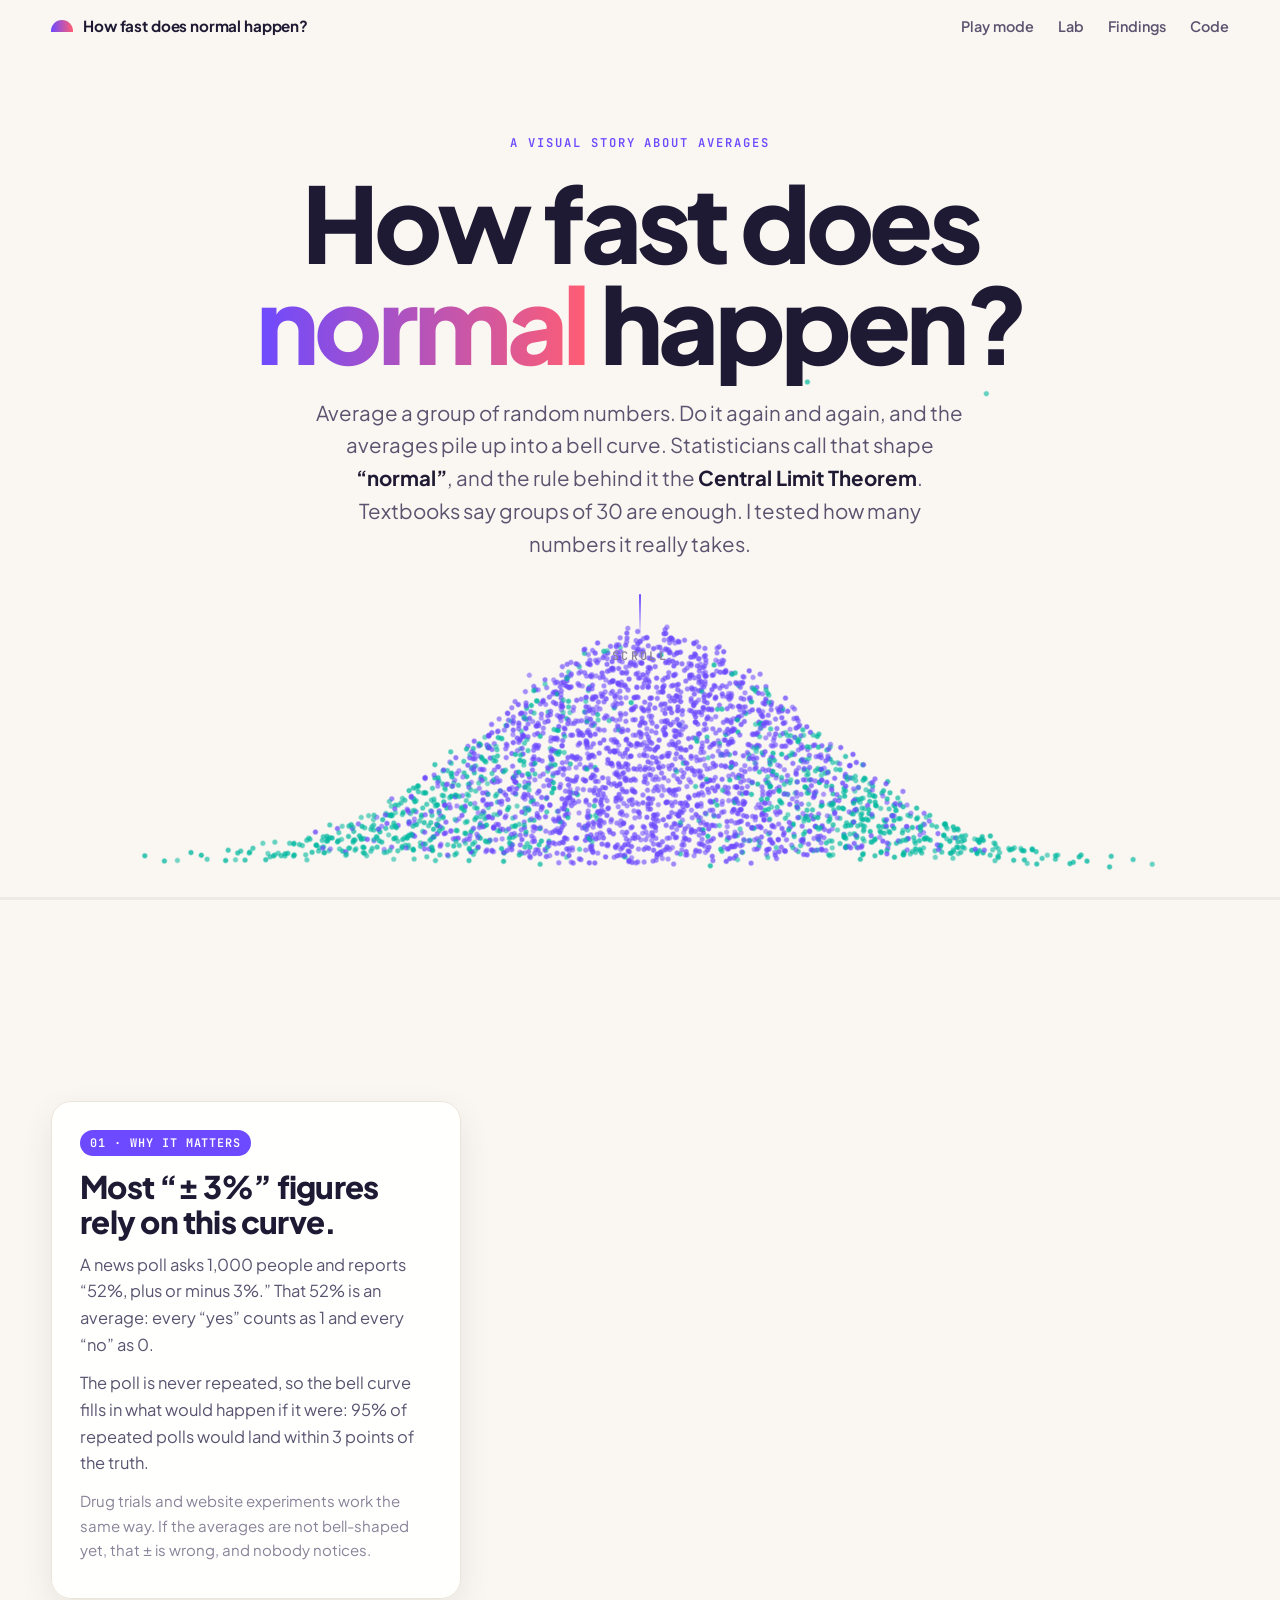
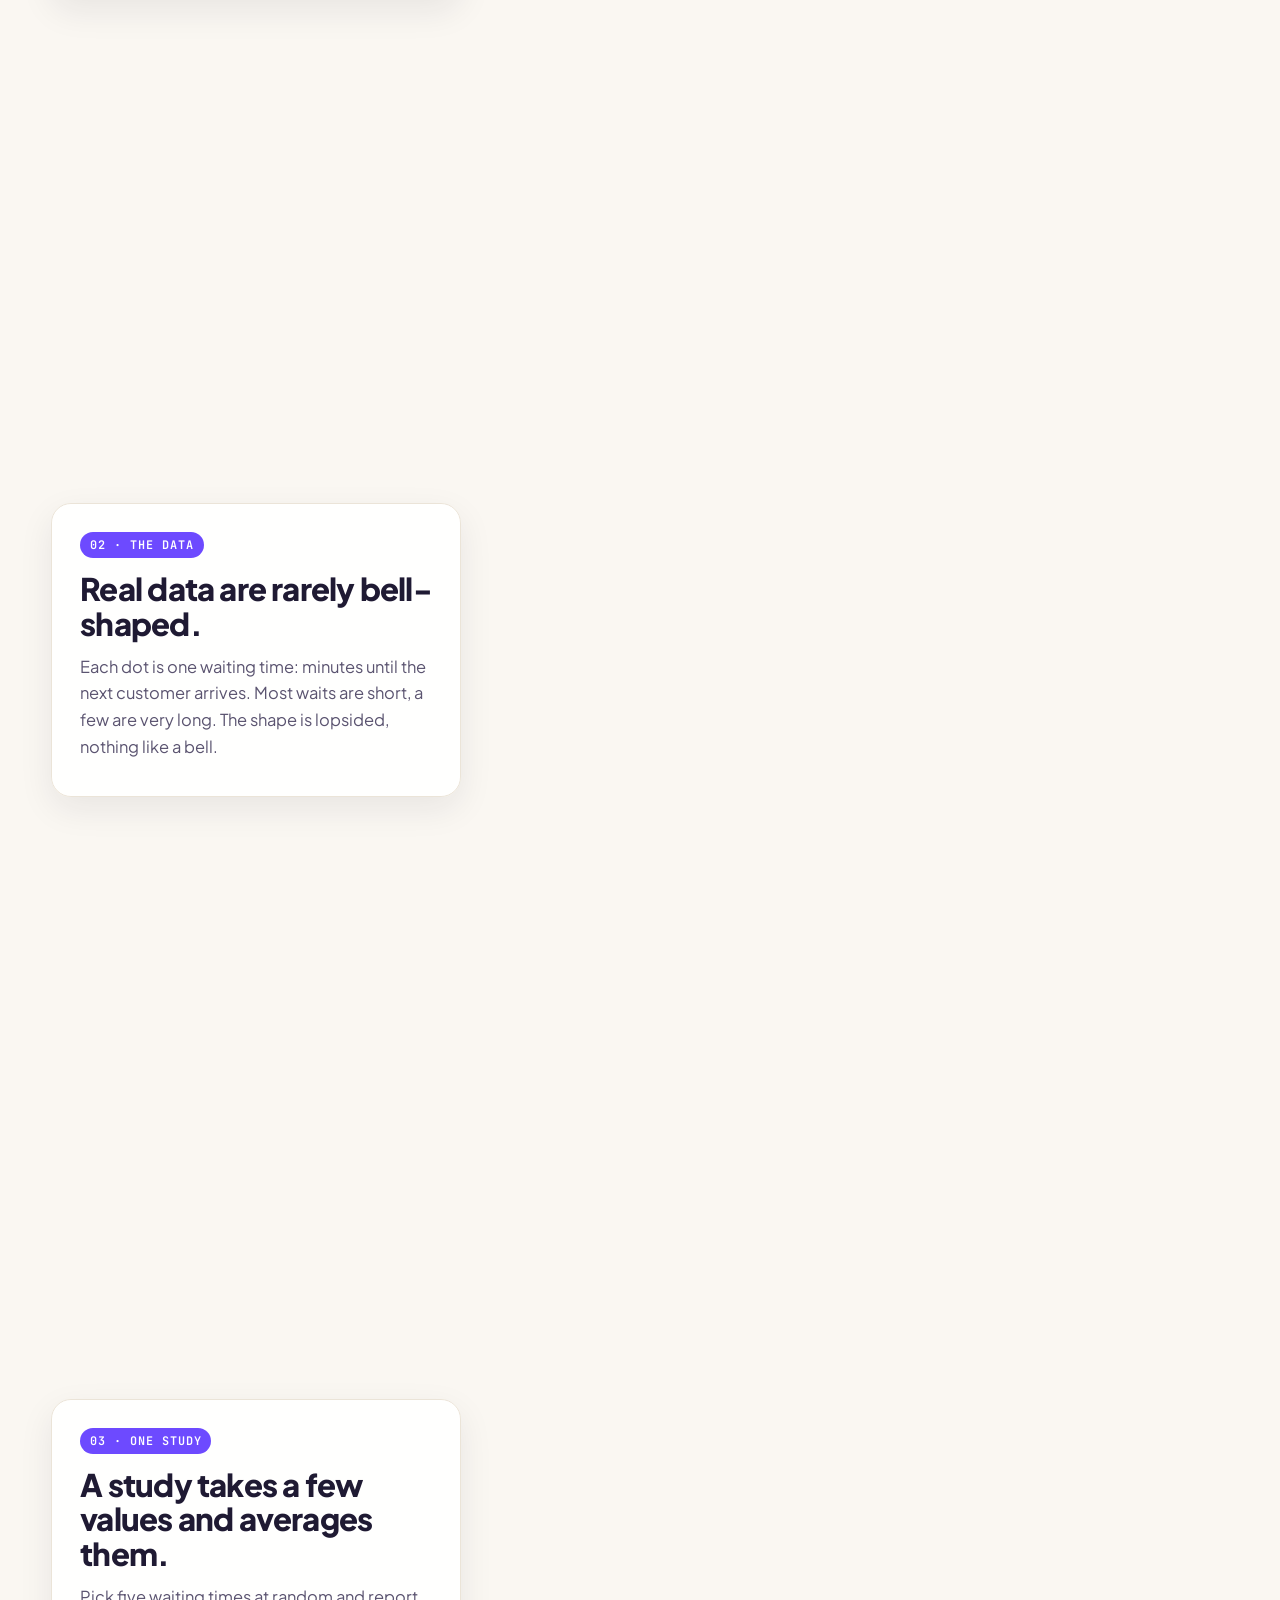
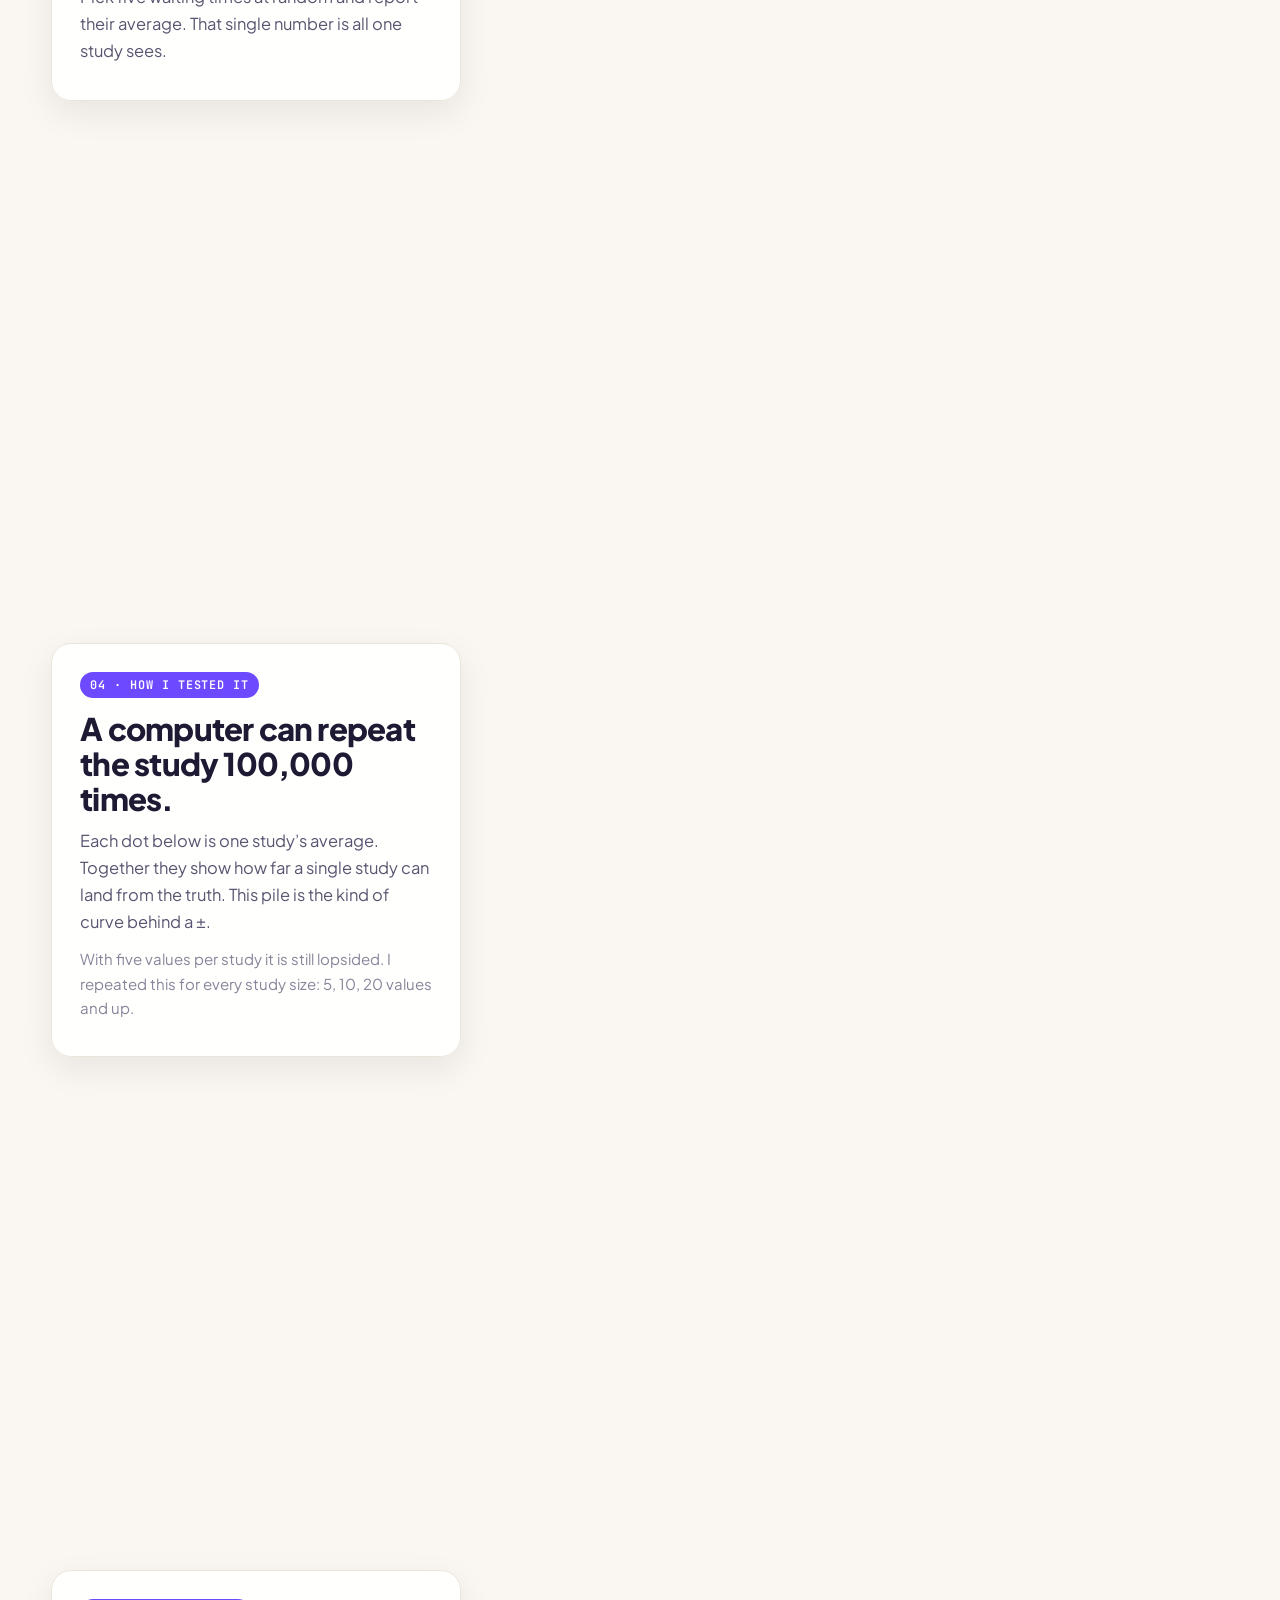
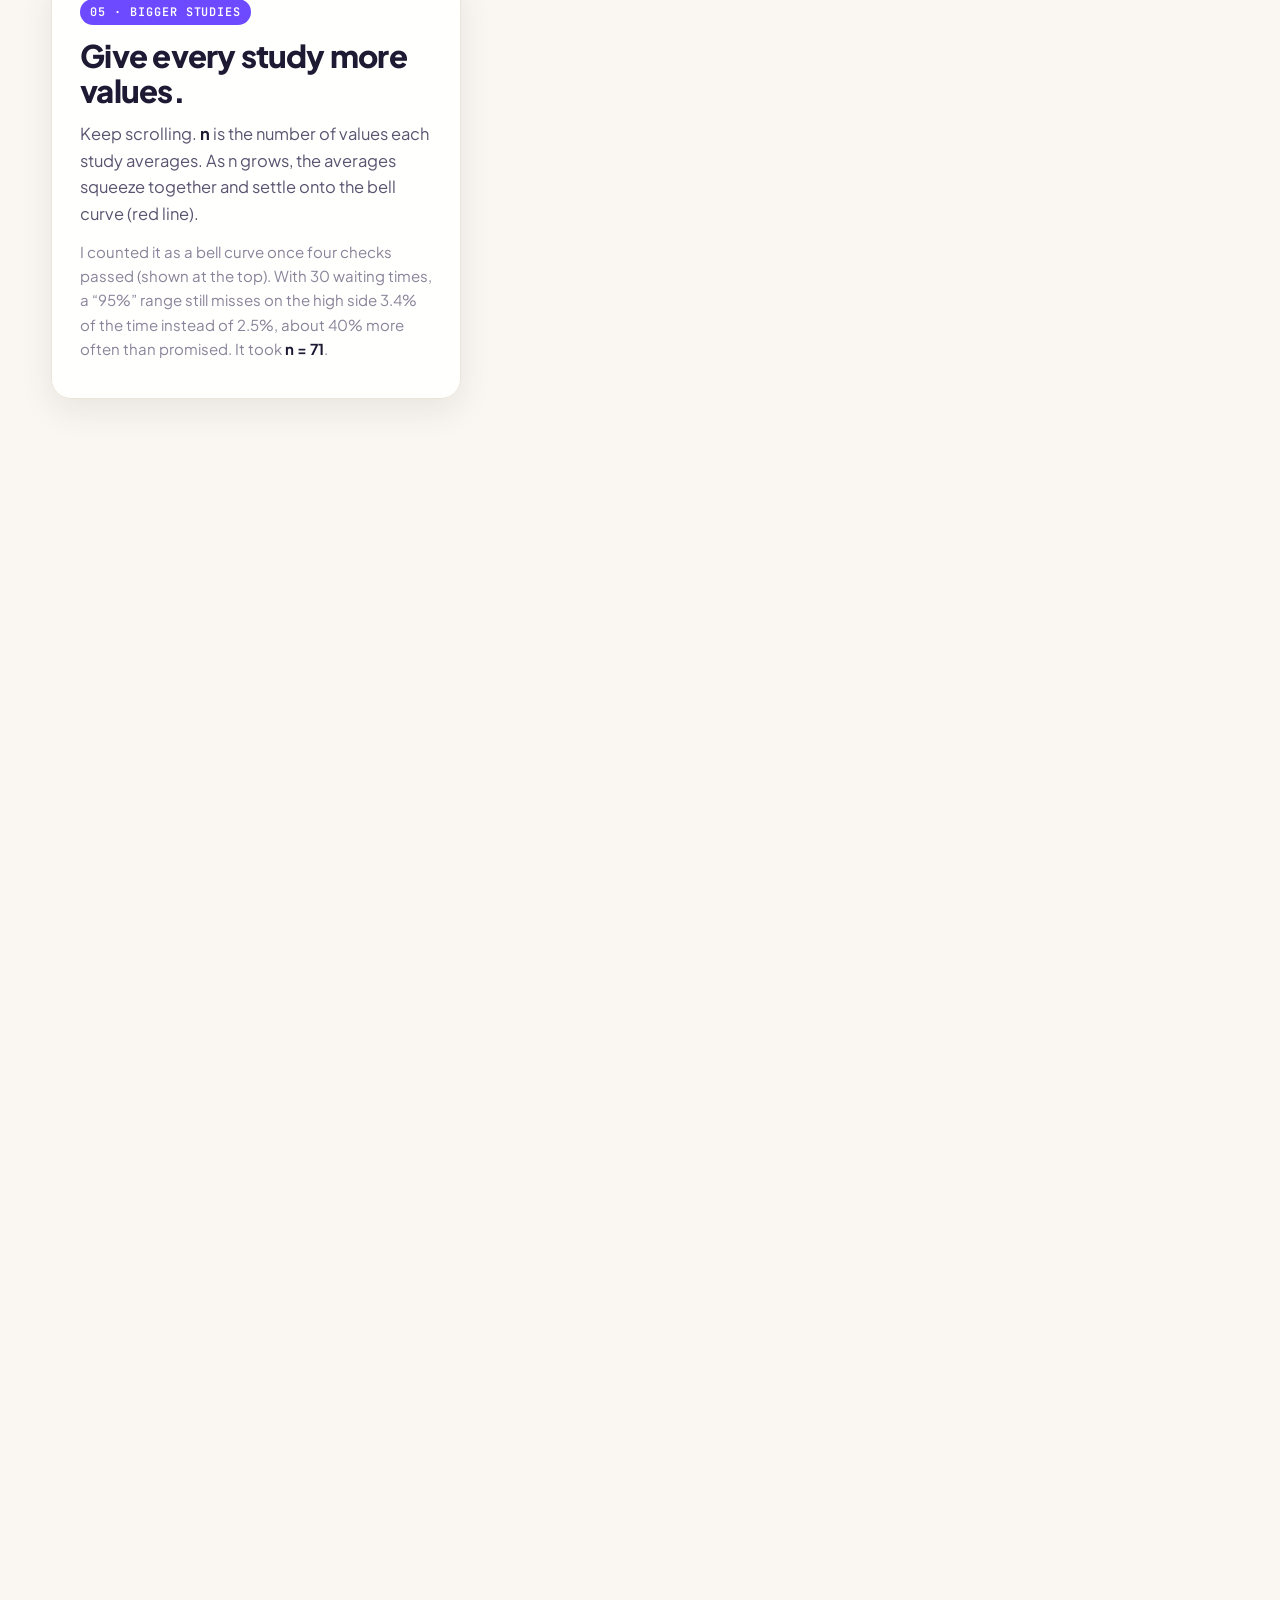
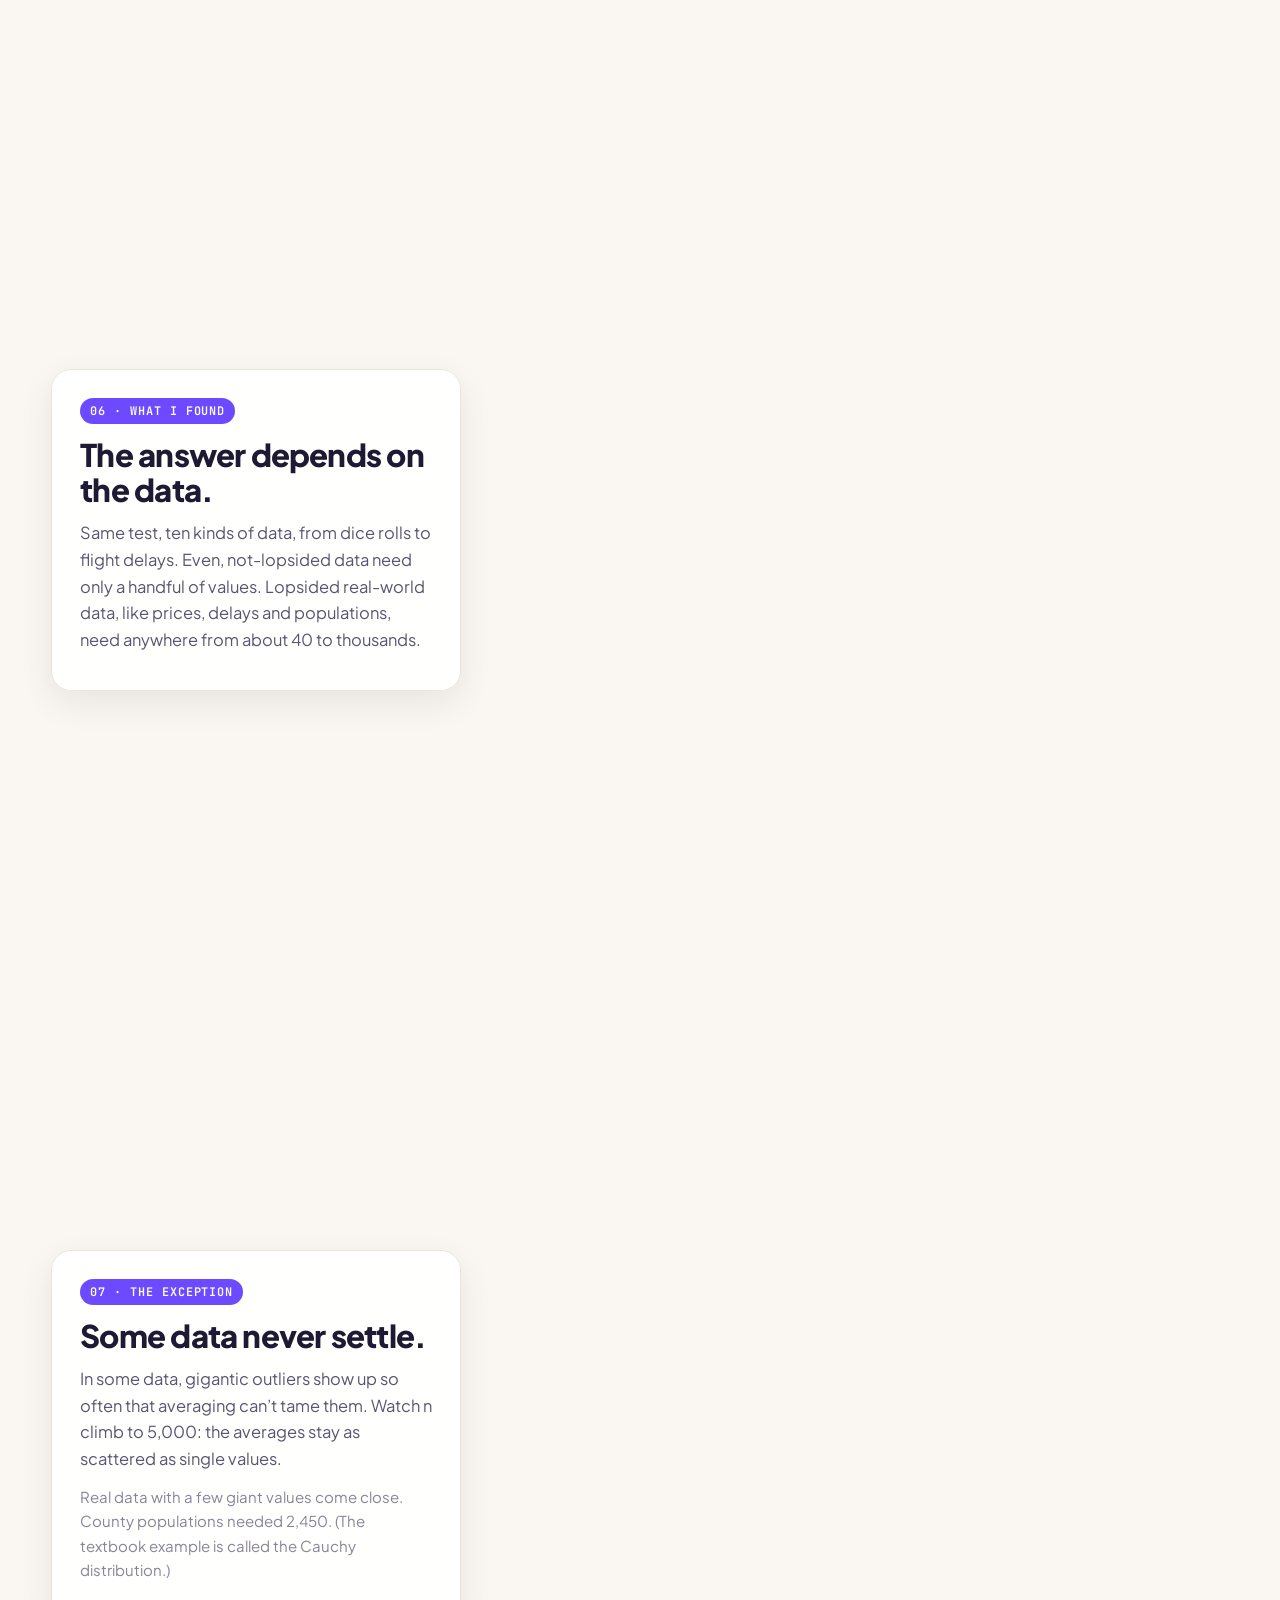
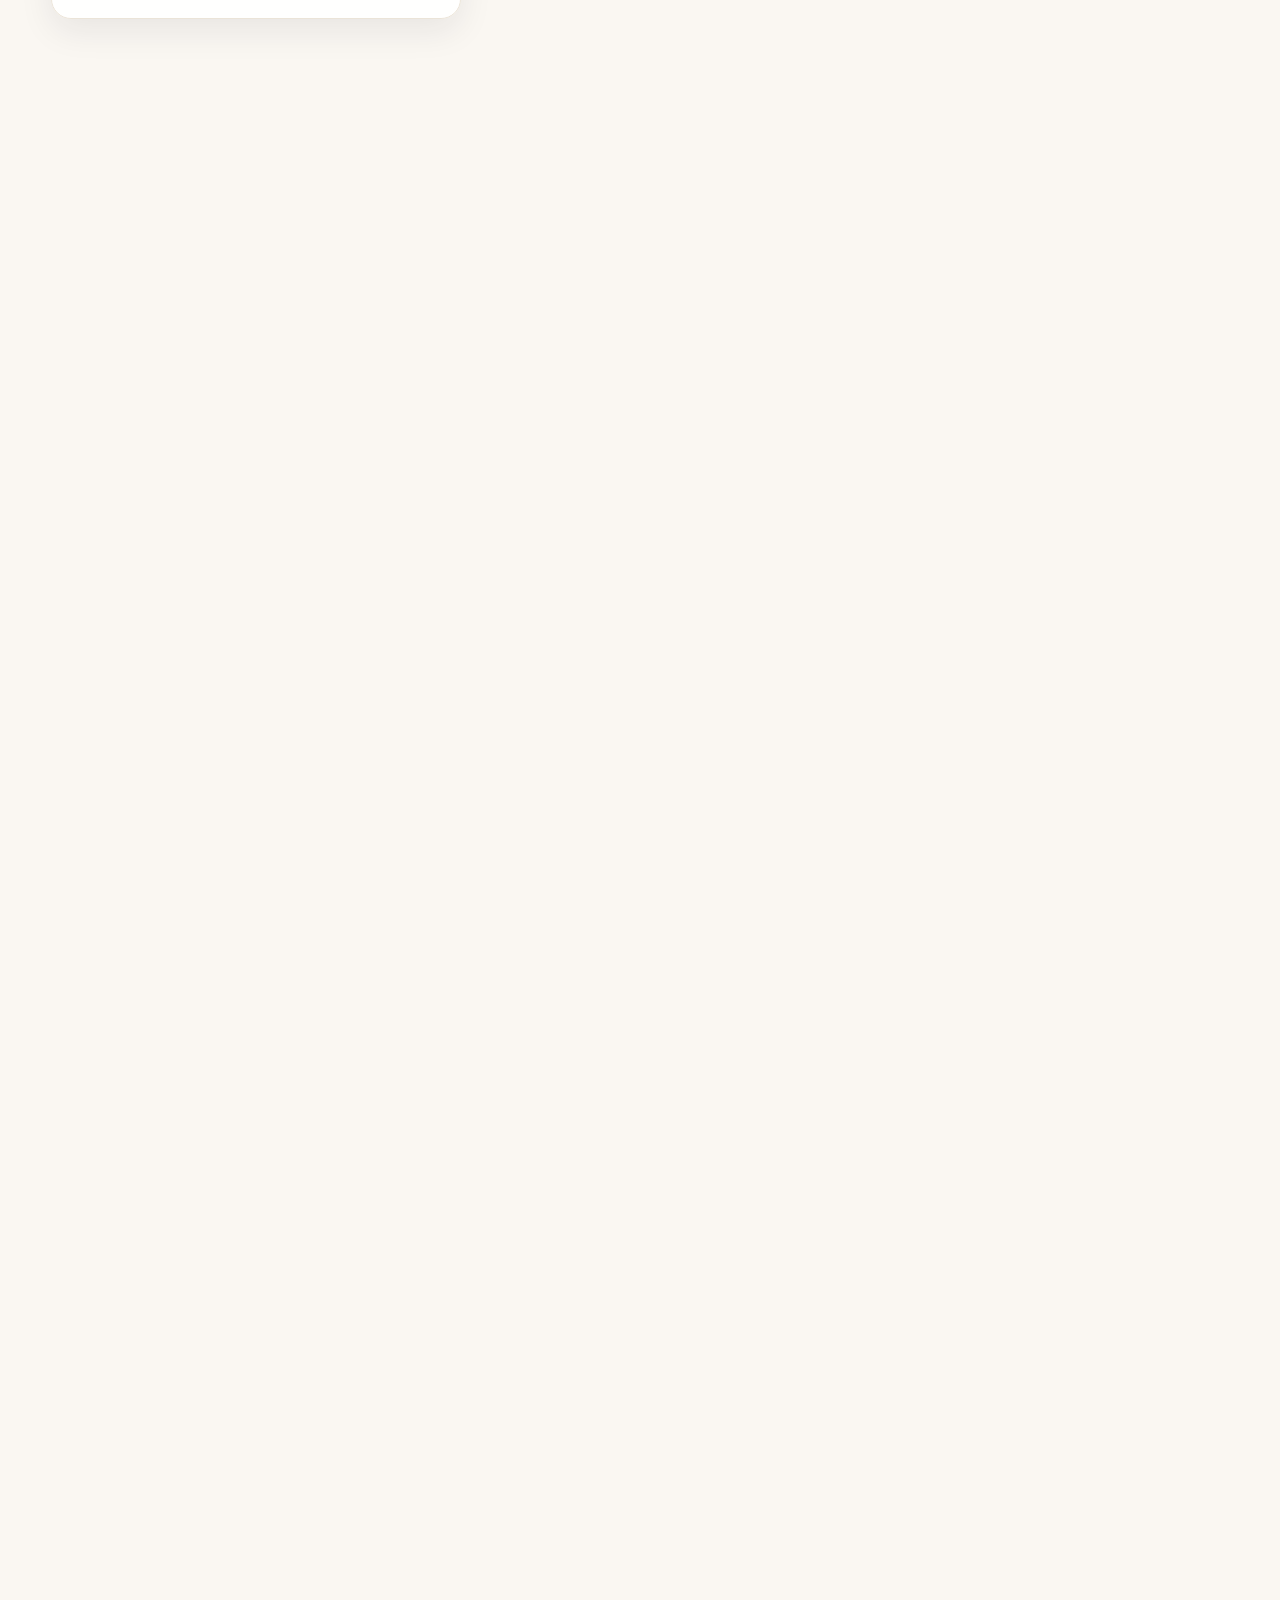
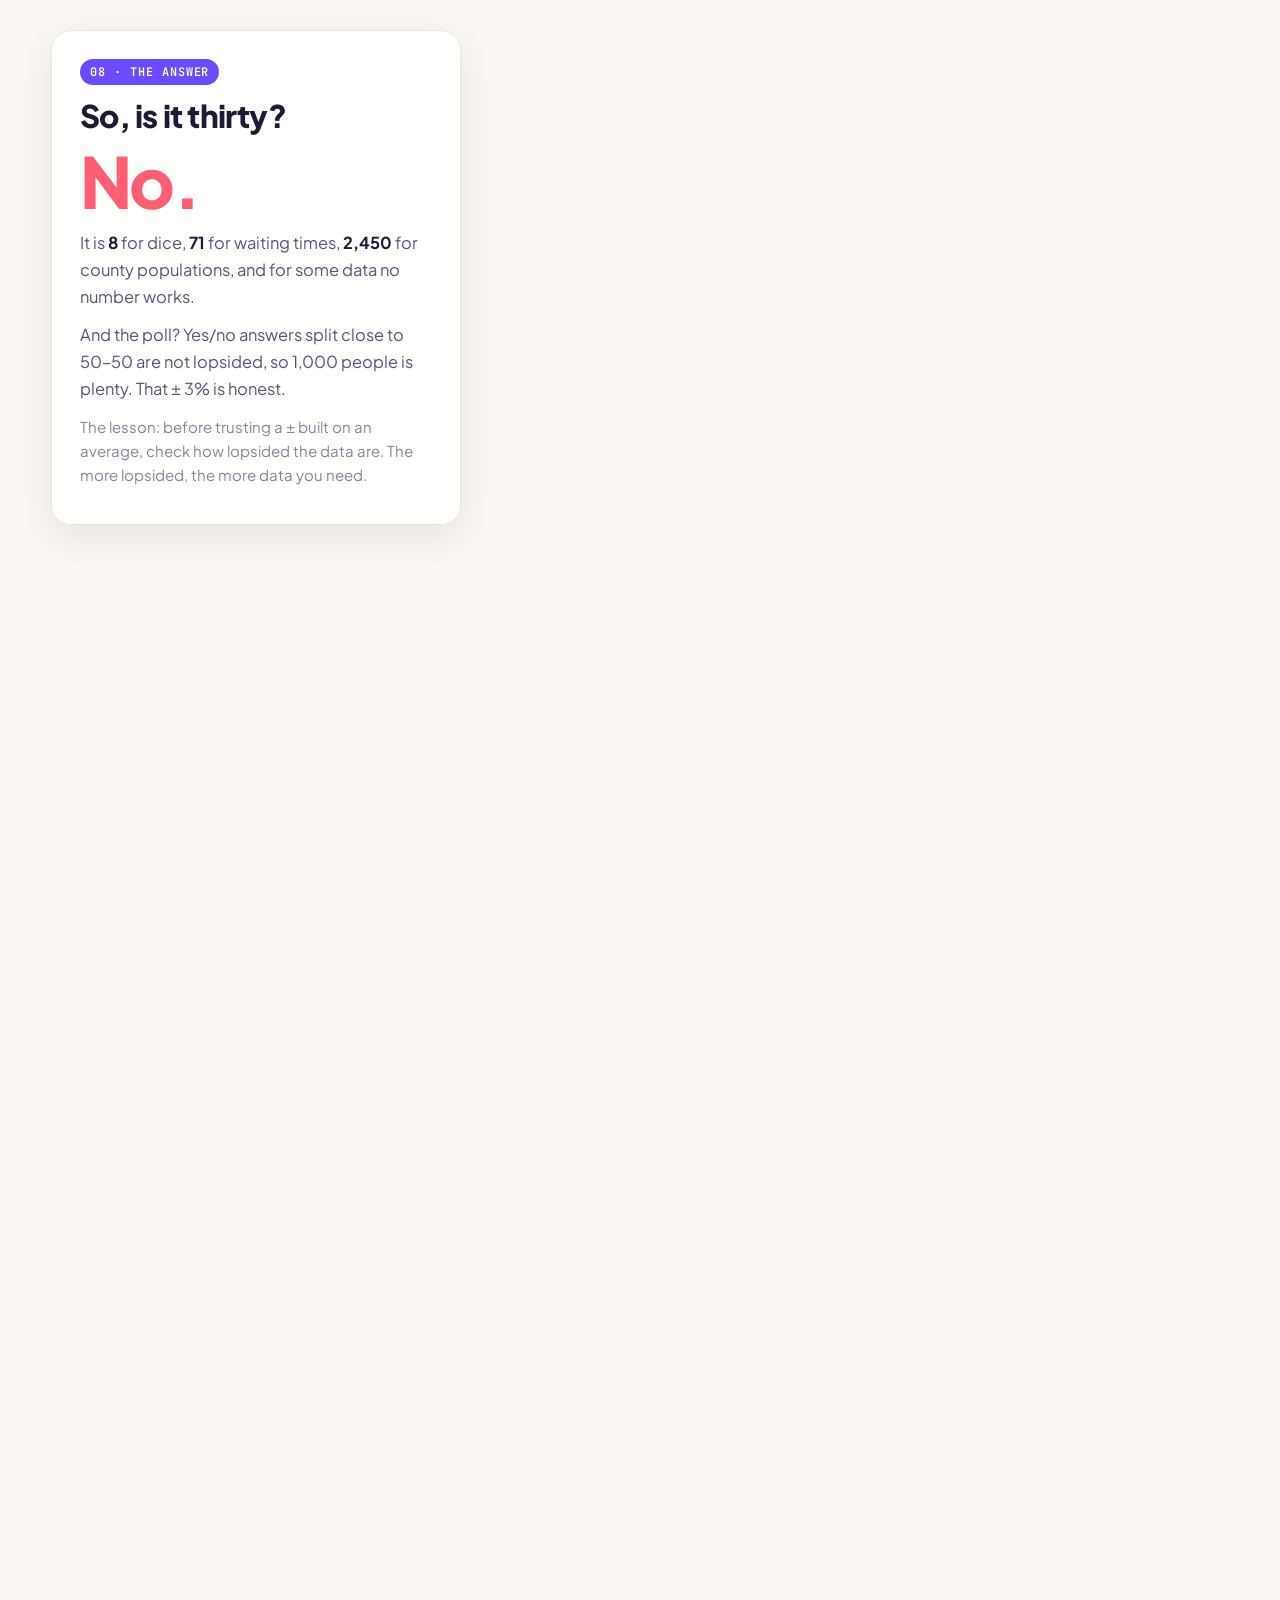
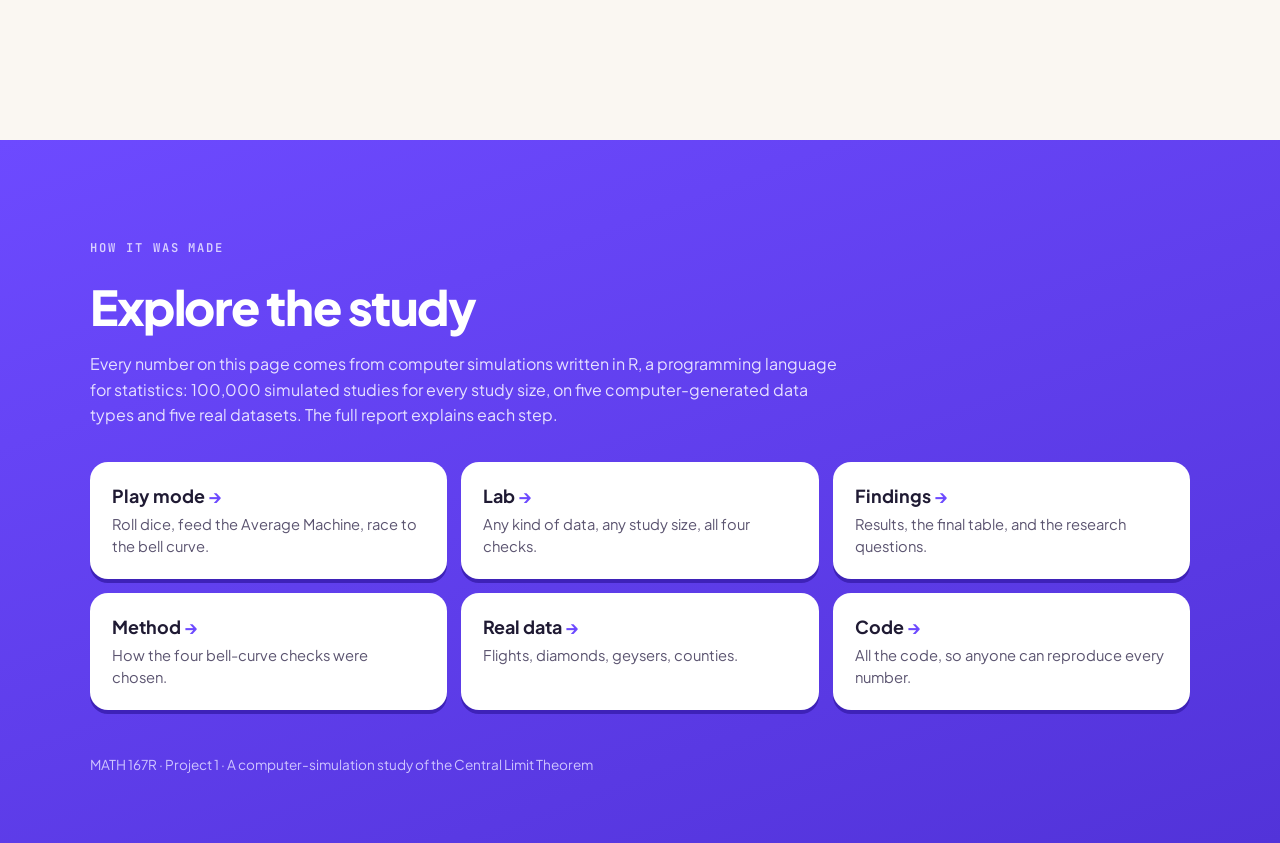
==== commit b3e5bb8c: "Unify the visual style of Story mode, Play mode and the report - Story mode moves to the light Play-" ====
--- a/docs/index.html
+++ b/docs/index.html
@@ -7,7 +7,7 @@
 <meta name="description" content="A visual essay on the Central Limit Theorem: when averages become a bell curve, why the rule of 30 fails, and when no sample size is enough.">
 <link rel="preconnect" href="https://fonts.googleapis.com">
 <link rel="preconnect" href="https://fonts.gstatic.com" crossorigin>
-<link href="https://fonts.googleapis.com/css2?family=Inter+Tight:wght@500;600;700;800&family=Inter:wght@400;500;600&family=JetBrains+Mono:wght@500;600&display=swap" rel="stylesheet">
+<link href="https://fonts.googleapis.com/css2?family=Plus+Jakarta+Sans:wght@400;500;600;700;800&family=JetBrains+Mono:wght@500;600&display=swap" rel="stylesheet">
 <link rel="stylesheet" href="assets/story.css">
 </head>
 <body>
@@ -78,7 +78,7 @@
       <div class="card">
         <span class="num">05 · BIGGER STUDIES</span>
         <h2>Give every study more values.</h2>
-        <p>Keep scrolling. <b>n</b> is the number of values each study averages. As n grows, the averages squeeze together and settle onto the bell curve (white line).</p>
+        <p>Keep scrolling. <b>n</b> is the number of values each study averages. As n grows, the averages squeeze together and settle onto the bell curve (red line).</p>
         <p class="dim">I counted it as a bell curve once four checks passed (shown at the top). With 30 waiting times, a “95%” range still misses on the high side 3.4% of the time instead of 2.5%, about 40% more often than promised. It took <b>n = 71</b>.</p>
       </div>
     </section>
--- a/docs/assets/story.css
+++ b/docs/assets/story.css
@@ -1,108 +1,109 @@
+/* Story mode — shares its palette and type with Play mode (assets/play.css). */
 :root {
-  --bg: #07080d;
-  --bg2: #0d1120;
-  --text: #eef0f6;
-  --muted: #8b91a3;
-  --line: rgba(255, 255, 255, .09);
-  --cyan: #67e8f9;
-  --coral: #ff7a7a;
-  --gold: #ffd166;
-  --violet: #a78bfa;
+  --bg: #faf7f2;
+  --ink: #1f1a33;
+  --ink2: #5b5470;
+  --muted: #8a8399;
+  --line: #ebe4d8;
+  --purple: #6d4aff; --purple-d: #5233d9;
+  --coral: #ff5d73;
+  --teal: #00b8a0;
+  --yellow: #ffc23d; --yellow-d: #d99a00;
+  --blue: #3d7bfd;
+  --good: #16a34a;
 }
 * { box-sizing: border-box; }
 html { scroll-behavior: smooth; }
-body { margin: 0; background: var(--bg); color: var(--text); font-family: Inter, system-ui, sans-serif; -webkit-font-smoothing: antialiased; }
+body { margin: 0; background: var(--bg); color: var(--ink); font-family: "Plus Jakarta Sans", system-ui, sans-serif; -webkit-font-smoothing: antialiased; }
 a { color: inherit; text-decoration: none; }
-b { color: #fff; font-weight: 600; }
+b { color: var(--ink); font-weight: 700; }
 
 /* ---------- nav ---------- */
 .nav { position: fixed; top: 0; left: 0; right: 0; z-index: 20; display: flex; align-items: center; justify-content: space-between;
-  padding: 18px 4vw; transition: background .3s, border-color .3s; border-bottom: 1px solid transparent; }
-.nav.solid { background: rgba(7, 8, 13, .72); backdrop-filter: blur(14px); border-color: var(--line); }
-.logo { display: flex; align-items: center; gap: 10px; font: 600 .95rem "Inter Tight", sans-serif; letter-spacing: -.01em; }
-.logo-mark { width: 22px; height: 12px; border-radius: 12px 12px 0 0; background: linear-gradient(90deg, var(--cyan), var(--violet)); }
-.nav-links { display: flex; gap: 26px; font-size: .9rem; color: var(--muted); }
-.nav-links a:hover { color: #fff; }
+  padding: 16px 4vw; transition: background .3s, border-color .3s; border-bottom: 1px solid transparent; }
+.nav.solid { background: rgba(250, 247, 242, .82); backdrop-filter: blur(14px); border-color: var(--line); }
+.logo { display: flex; align-items: center; gap: 10px; font-weight: 700; font-size: .95rem; letter-spacing: -.01em; }
+.logo-mark { width: 22px; height: 12px; border-radius: 12px 12px 0 0; background: linear-gradient(90deg, var(--purple), var(--coral)); }
+.nav-links { display: flex; gap: 24px; font-size: .9rem; font-weight: 600; color: var(--ink2); }
+.nav-links a:hover { color: var(--purple); }
 
 /* ---------- scrollytelling ---------- */
 .scrolly { position: relative; }
-.stage { position: sticky; top: 0; height: 100vh; overflow: hidden;
-  background: radial-gradient(1100px 700px at 72% 45%, #121a33 0%, rgba(7, 8, 13, 0) 65%), var(--bg); }
+.stage { position: sticky; top: 0; height: 100vh; overflow: hidden; background: var(--bg); transition: background-color .9s ease; }
 #viz { width: 100%; height: 100%; display: block; }
 .steps { position: relative; z-index: 2; margin-top: -100vh; pointer-events: none; }
 .step { min-height: 100vh; display: flex; align-items: center; padding: 0 4vw; }
 .step.tall { min-height: 220vh; align-items: flex-start; padding-top: 30vh; }
 .step .card, .hero-inner { pointer-events: auto; }
-.card { max-width: 400px; padding: 30px 30px 26px; border-radius: 16px; background: rgba(13, 16, 28, .62);
-  border: 1px solid var(--line); backdrop-filter: blur(12px); -webkit-backdrop-filter: blur(12px); position: sticky; top: 30vh; }
-.card .num { font: 600 .8rem "JetBrains Mono", monospace; color: var(--cyan); letter-spacing: .1em; }
-.card h2 { font: 700 2rem/1.12 "Inter Tight", sans-serif; letter-spacing: -.025em; margin: 12px 0 14px; }
-.card p { font-size: 1.04rem; line-height: 1.62; color: #b8bfcf; margin: 0 0 12px; }
-.card p.dim { color: var(--muted); font-size: .95rem; }
-.card .answer { font: 800 4.6rem/1 "Inter Tight", sans-serif; color: #fff; letter-spacing: -.04em; margin: 4px 0 14px; }
+.card { max-width: 410px; padding: 28px 28px 24px; border-radius: 20px; background: rgba(255, 255, 255, .92);
+  border: 1px solid var(--line); box-shadow: 0 12px 34px rgba(31, 26, 51, .08); backdrop-filter: blur(8px); position: sticky; top: 30vh; }
+.card .num { display: inline-block; font: 600 .74rem "JetBrains Mono", monospace; letter-spacing: .08em; color: #fff; background: var(--purple);
+  padding: 5px 10px; border-radius: 999px; }
+.card h2 { font-weight: 800; font-size: 1.95rem; line-height: 1.12; letter-spacing: -.025em; margin: 14px 0 12px; }
+.card p { font-size: 1.03rem; line-height: 1.62; color: var(--ink2); margin: 0 0 12px; }
+.card p.dim { color: var(--muted); font-size: .94rem; }
+.card .answer { font-weight: 800; font-size: 4.4rem; line-height: 1; letter-spacing: -.04em; color: var(--coral); margin: 4px 0 14px; }
 
 /* hero */
-.step.hero { align-items: flex-start; justify-content: center; text-align: center; padding-top: 16vh; }
-.hero-inner { max-width: 900px; }
-.kicker { font: 600 .78rem "JetBrains Mono", monospace; letter-spacing: .16em; text-transform: uppercase; color: var(--cyan); margin: 0 0 22px; }
-.hero h1 { font: 800 clamp(3rem, 8.4vw, 7.4rem)/.95 "Inter Tight", sans-serif; letter-spacing: -.045em; margin: 0 0 26px;
-  background: linear-gradient(180deg, #fff 30%, #9aa3b8); -webkit-background-clip: text; background-clip: text; color: transparent; }
-.hero h1 em { font-style: normal; background: linear-gradient(90deg, var(--cyan), var(--violet)); -webkit-background-clip: text; background-clip: text; color: transparent; }
-.hero .sub { font-size: clamp(1.05rem, 1.6vw, 1.3rem); line-height: 1.6; color: #aab1c3; max-width: 640px; margin: 0 auto; }
-.scroll-cue { margin-top: 38px; display: inline-flex; flex-direction: column; align-items: center; gap: 10px; font: 500 .75rem "JetBrains Mono", monospace; letter-spacing: .2em; text-transform: uppercase; color: var(--muted); }
-.scroll-cue span { width: 1px; height: 46px; background: linear-gradient(var(--cyan), transparent); animation: cue 1.8s ease-in-out infinite; }
+.step.hero { align-items: flex-start; justify-content: center; text-align: center; padding-top: 15vh; }
+.hero-inner { max-width: 920px; }
+.kicker { font: 600 .76rem "JetBrains Mono", monospace; letter-spacing: .16em; text-transform: uppercase; color: var(--purple); margin: 0 0 20px; }
+.hero h1 { font-weight: 800; font-size: clamp(3rem, 8.2vw, 7.2rem); line-height: .96; letter-spacing: -.045em; margin: 0 0 24px; color: var(--ink); }
+.hero h1 em { font-style: normal; background: linear-gradient(90deg, var(--purple), var(--coral)); -webkit-background-clip: text; background-clip: text; color: transparent; }
+.hero .sub { font-size: clamp(1.05rem, 1.6vw, 1.28rem); line-height: 1.6; color: var(--ink2); max-width: 650px; margin: 0 auto; }
+.scroll-cue { margin-top: 34px; display: inline-flex; flex-direction: column; align-items: center; gap: 10px; font: 600 .74rem "JetBrains Mono", monospace; letter-spacing: .2em; text-transform: uppercase; color: var(--muted); }
+.scroll-cue span { width: 2px; height: 44px; border-radius: 2px; background: linear-gradient(var(--purple), transparent); animation: cue 1.8s ease-in-out infinite; }
 @keyframes cue { 0% { transform: scaleY(0); transform-origin: top; } 50% { transform: scaleY(1); transform-origin: top; } 51% { transform-origin: bottom; } 100% { transform: scaleY(0); transform-origin: bottom; } }
 
 /* HUD */
-.hud { position: absolute; right: 4vw; top: 92px; min-width: 260px; max-width: 330px; padding: 16px 18px; border-radius: 12px; background: rgba(13, 16, 28, .7);
-  border: 1px solid var(--line); backdrop-filter: blur(10px); font: 500 .82rem "JetBrains Mono", monospace; color: var(--muted);
+.hud { position: absolute; right: 4vw; top: 88px; min-width: 260px; max-width: 340px; padding: 16px 18px; border-radius: 16px; background: rgba(255, 255, 255, .95);
+  border: 1px solid var(--line); box-shadow: 0 10px 28px rgba(31, 26, 51, .08); font: 500 .8rem "JetBrains Mono", monospace; color: var(--muted);
   opacity: 0; transform: translateY(-8px); transition: opacity .4s, transform .4s; pointer-events: none; }
 .hud.show { opacity: 1; transform: none; }
 .hud .row { display: flex; justify-content: space-between; gap: 18px; padding: 4px 0; }
-.hud .val { color: #fff; }
-.hud .big { font-size: 1.6rem; color: #fff; font-weight: 600; }
-.hud .bar { height: 4px; border-radius: 4px; background: rgba(255, 255, 255, .08); margin: 6px 0 10px; overflow: hidden; }
-.hud .bar i { display: block; height: 100%; background: var(--coral); transition: width .3s, background .3s; }
+.hud .val { color: var(--ink); }
+.hud .big { font-size: 1.55rem; color: var(--ink); font-weight: 600; }
 .hud .marks { display: none; }
 .hud .marks i { font-style: normal; font-weight: 700; margin-right: 4px; }
-.hud .marks i.pass { color: var(--cyan); } .hud .marks i.fail { color: var(--coral); }
-.hud .check { display: flex; gap: 10px; padding: 5px 0; color: #dfe3ec; line-height: 1.35; }
+.hud .marks i.pass { color: var(--good); } .hud .marks i.fail { color: var(--coral); }
+.hud .check { display: flex; gap: 10px; padding: 5px 0; color: var(--ink); line-height: 1.35; }
 .hud .check .mark { width: 14px; flex: none; font-weight: 700; }
-.hud .check.pass .mark { color: var(--cyan); } .hud .check.fail .mark { color: var(--coral); }
-.hud .dim { color: var(--muted); font-size: .74rem; }
-.hud .verdict { margin-top: 8px; padding-top: 10px; border-top: 1px solid var(--line); color: #fff; letter-spacing: .06em; }
-.hud .dot { display: inline-block; width: 8px; height: 8px; border-radius: 50%; margin-right: 8px; background: var(--coral); box-shadow: 0 0 10px var(--coral); }
-.hud .ok .dot { background: var(--cyan); box-shadow: 0 0 10px var(--cyan); }
-.progress { position: absolute; left: 0; right: 0; bottom: 0; height: 2px; background: rgba(255, 255, 255, .05); }
-.progress span { display: block; height: 100%; width: 0; background: linear-gradient(90deg, var(--cyan), var(--violet)); }
+.hud .check.pass .mark { color: var(--good); } .hud .check.fail .mark { color: var(--coral); }
+.hud .dim { color: var(--muted); font-size: .72rem; }
+.hud .verdict { margin-top: 8px; padding-top: 10px; border-top: 1px solid var(--line); color: var(--ink); font-weight: 600; letter-spacing: .05em; }
+.hud .dot { display: inline-block; width: 9px; height: 9px; border-radius: 50%; margin-right: 8px; background: var(--coral); box-shadow: 0 0 0 4px rgba(255, 93, 115, .18); }
+.hud .ok .dot { background: var(--good); box-shadow: 0 0 0 4px rgba(22, 163, 74, .18); }
+.progress { position: absolute; left: 0; right: 0; bottom: 0; height: 3px; background: rgba(31, 26, 51, .06); }
+.progress span { display: block; height: 100%; width: 0; background: linear-gradient(90deg, var(--purple), var(--coral)); }
 
 /* outro */
-.outro { position: relative; z-index: 3; background: var(--bg); border-top: 1px solid var(--line); padding: 110px 4vw 60px; }
+.outro { position: relative; z-index: 3; background: linear-gradient(160deg, var(--purple), var(--purple-d)); color: #fff; padding: 100px 4vw 56px; }
 .outro-inner { max-width: 1100px; margin: 0 auto; }
-.outro h2 { font: 700 clamp(2rem, 4vw, 3rem) "Inter Tight", sans-serif; letter-spacing: -.03em; margin: 0 0 14px; }
-.outro .how { color: #aab1c3; max-width: 760px; line-height: 1.6; margin: 0 0 34px; }
-.links { display: grid; grid-template-columns: repeat(3, minmax(0, 1fr)); gap: 1px; background: var(--line); border: 1px solid var(--line); border-radius: 16px; overflow: hidden; }
-.links a { background: var(--bg); padding: 26px 24px; transition: background .2s; }
-.links a:hover { background: #0f1323; }
-.links span { display: block; font: 600 1.15rem "Inter Tight", sans-serif; margin-bottom: 6px; }
-.links span::after { content: " →"; color: var(--cyan); }
-.links small { color: var(--muted); font-size: .92rem; line-height: 1.5; }
-.fine { margin-top: 50px; color: #5d6476; font-size: .85rem; }
+.outro .kicker { color: #d9d0ff; }
+.outro h2 { font-weight: 800; font-size: clamp(2rem, 4vw, 3rem); letter-spacing: -.03em; margin: 0 0 14px; }
+.outro .how { color: #e6e0ff; max-width: 760px; line-height: 1.6; margin: 0 0 34px; }
+.links { display: grid; grid-template-columns: repeat(3, minmax(0, 1fr)); gap: 14px; }
+.links a { background: #fff; color: var(--ink); padding: 22px 22px; border-radius: 18px; box-shadow: 0 4px 0 #3e22b8; transition: transform .12s; }
+.links a:hover { transform: translateY(-3px); }
+.links span { display: block; font-weight: 700; font-size: 1.12rem; margin-bottom: 6px; }
+.links span::after { content: " →"; color: var(--purple); }
+.links small { color: var(--ink2); font-size: .92rem; line-height: 1.5; }
+.fine { margin-top: 46px; color: #cfc5ff; font-size: .85rem; }
 
 @media (max-width: 760px) {
-  .nav { padding: 14px 16px; }
+  .nav { padding: 12px 16px; }
   .nav-links { gap: 14px; font-size: .82rem; }
   .nav-links a:nth-child(n+3) { display: none; }
   .logo { font-size: .85rem; }
   .step { padding: 0 14px; align-items: flex-end; padding-bottom: 6vh; }
   .step.tall { padding-top: 0; align-items: flex-start; }
   .card { max-width: none; width: 100%; padding: 20px; top: 58vh; }
-  .card h2 { font-size: 1.45rem; }
+  .card h2 { font-size: 1.42rem; }
   .card p { font-size: .96rem; }
-  .card .answer { font-size: 3.2rem; }
-  .step.hero { padding-top: 14vh; align-items: flex-start; }
-  .hud { left: 14px; right: 14px; top: 62px; min-width: 0; padding: 8px 12px; font-size: .74rem; display: flex; align-items: center; justify-content: space-between; gap: 10px; }
-  .hud .row:not(:first-child), .hud .bar, .hud .check { display: none; }
+  .card .answer { font-size: 3.1rem; }
+  .step.hero { padding-top: 13vh; align-items: flex-start; }
+  .hud { left: 14px; right: 14px; top: 60px; min-width: 0; padding: 8px 12px; font-size: .74rem; display: flex; align-items: center; justify-content: space-between; gap: 10px; }
+  .hud .row:not(:first-child), .hud .check { display: none; }
   .hud .row:first-child span:first-child { display: none; }
   .hud .verdict { margin: 0; padding: 0; border: 0; }
   .hud .verdict .dim { display: none; }
@@ -110,4 +111,4 @@
   .hud .big { font-size: 1.1rem; }
   .links { grid-template-columns: 1fr; }
 }
-@media (prefers-reduced-motion: reduce) { html { scroll-behavior: auto; } .scroll-cue span { animation: none; } }
+@media (prefers-reduced-motion: reduce) { html { scroll-behavior: auto; } .scroll-cue span { animation: none; } .stage { transition: none; } }
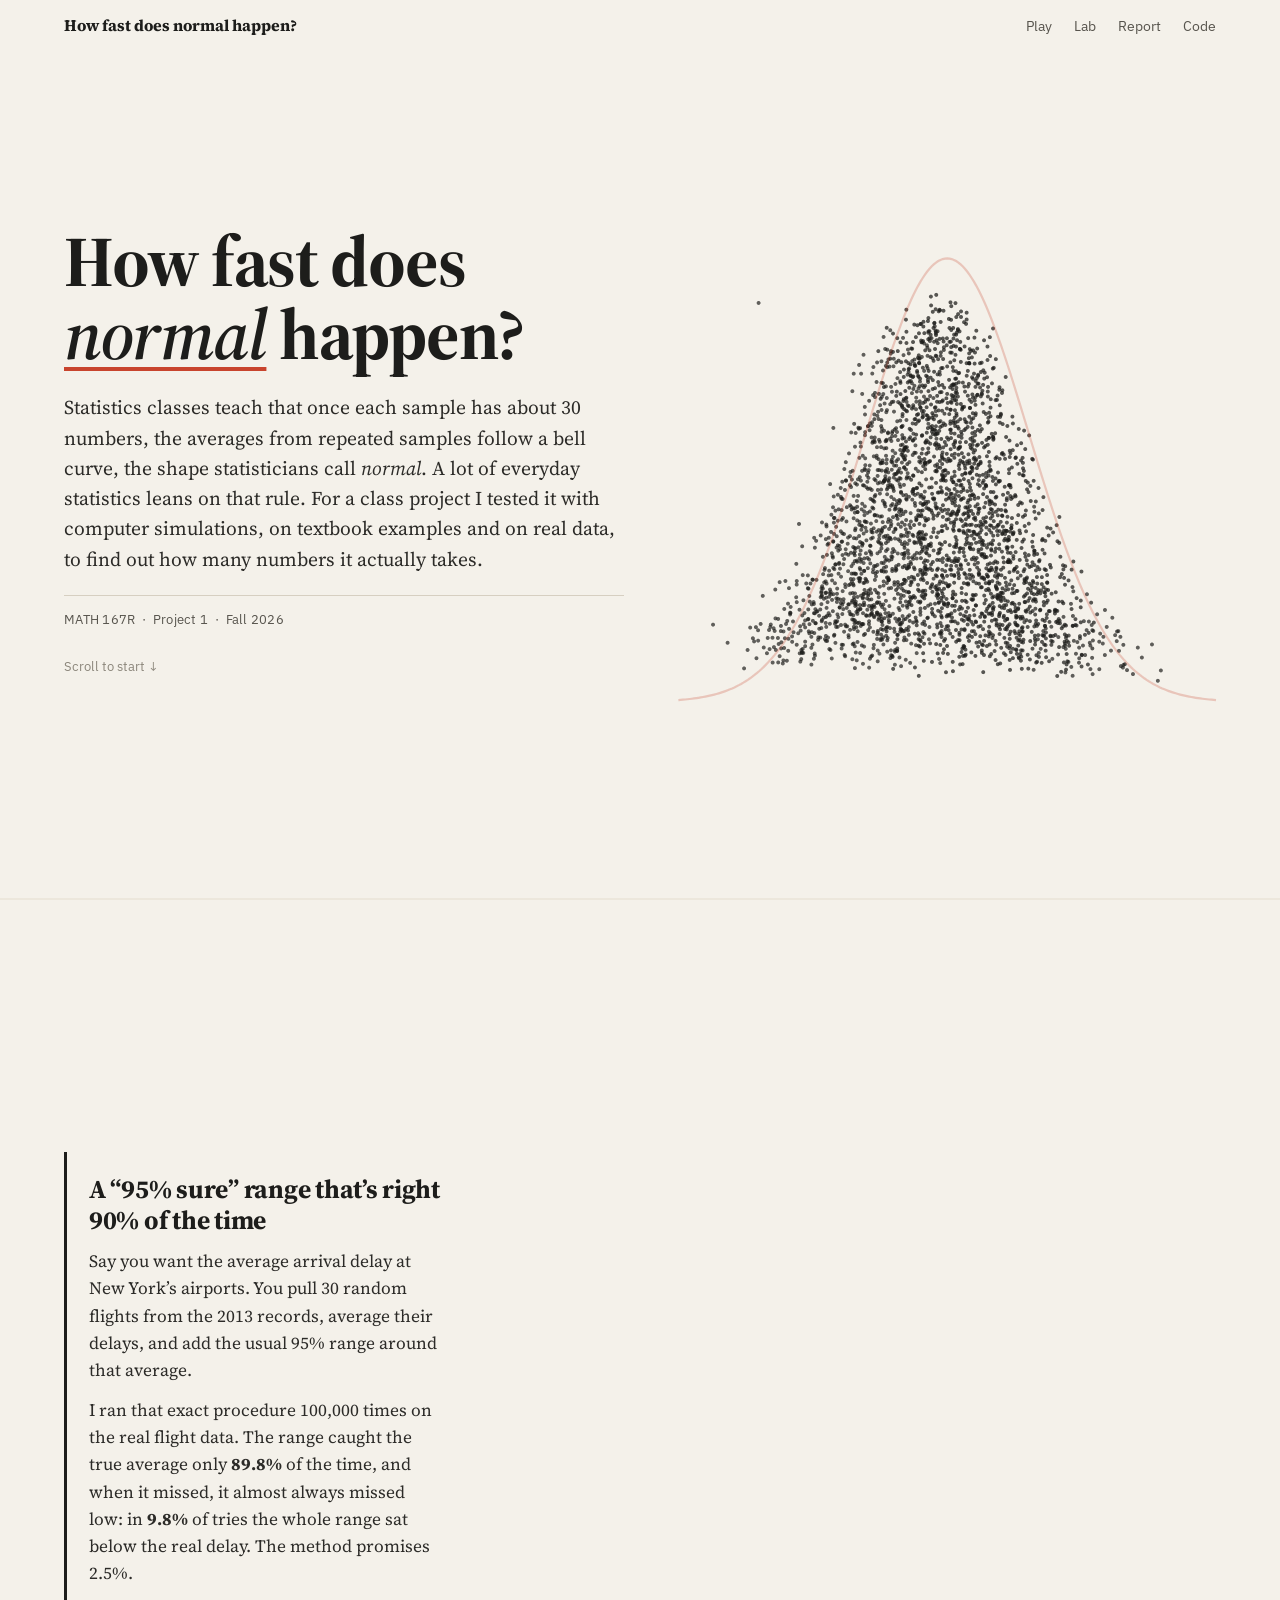
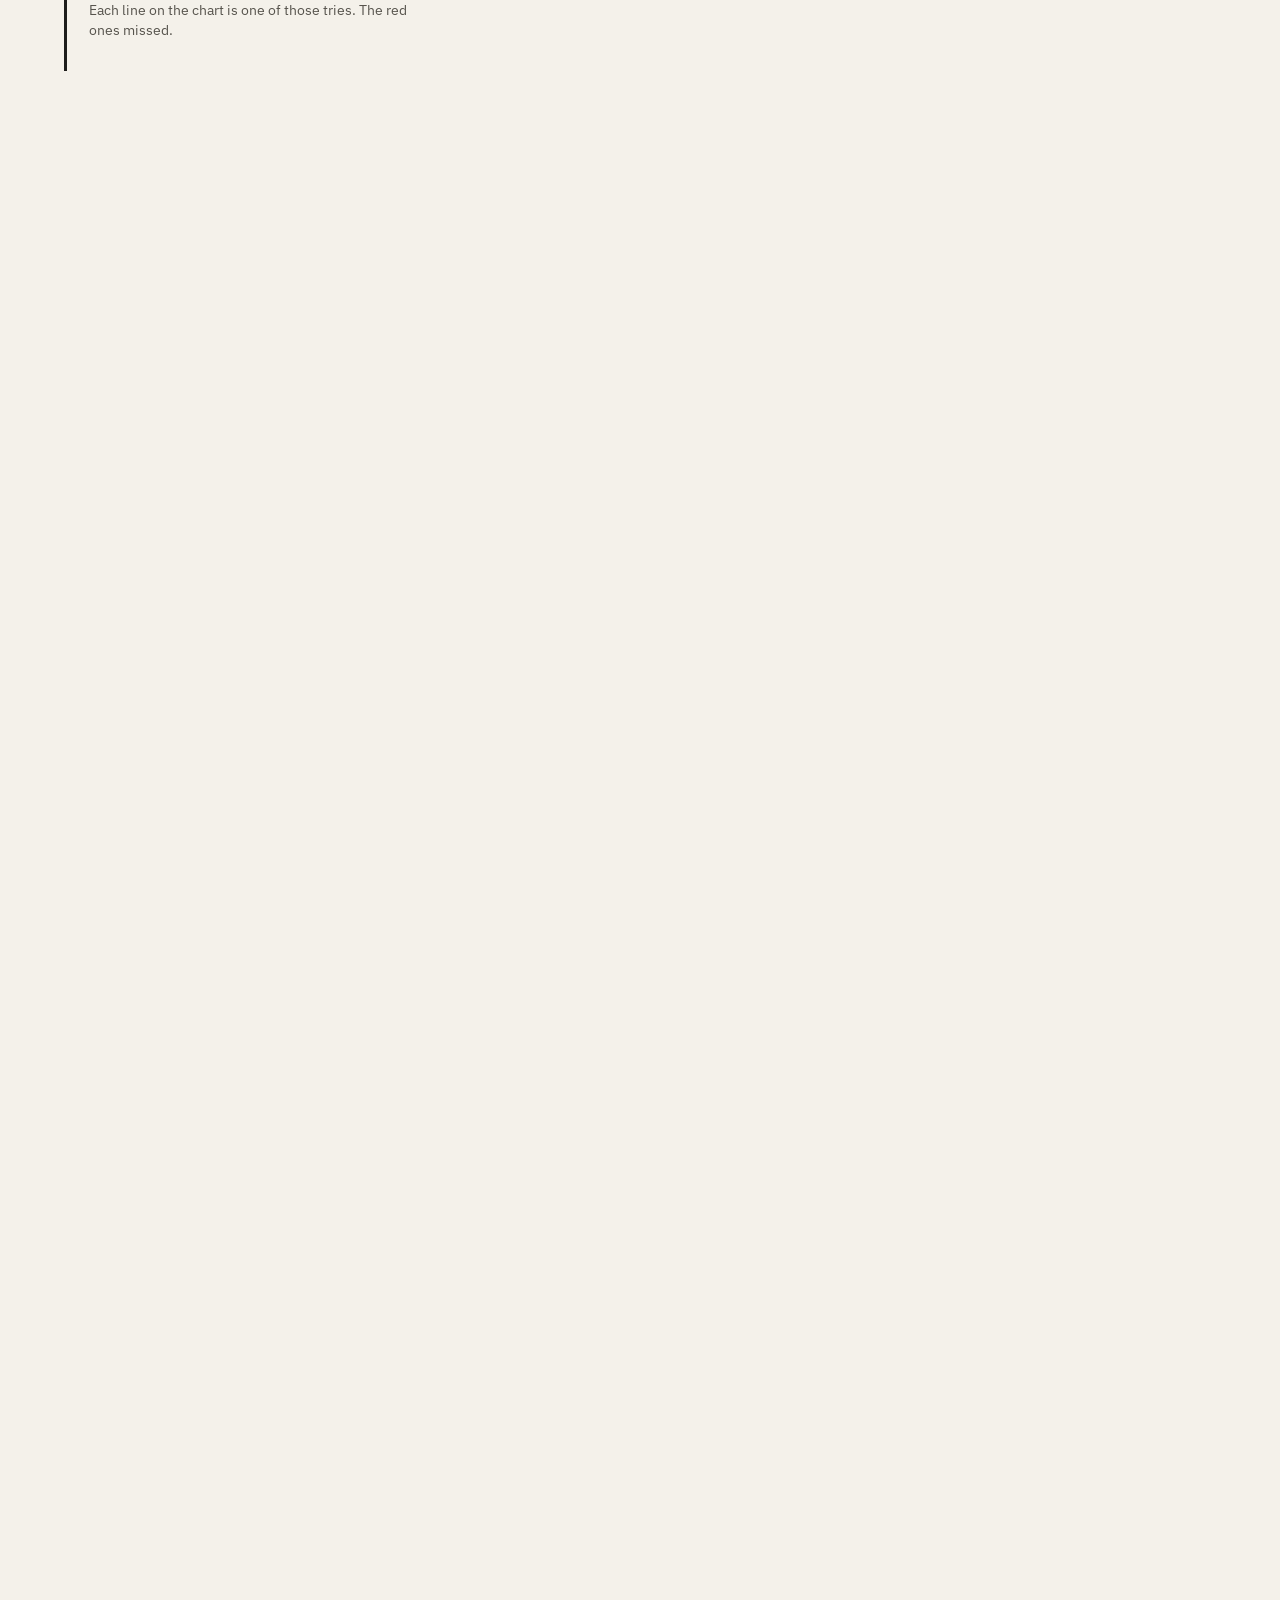
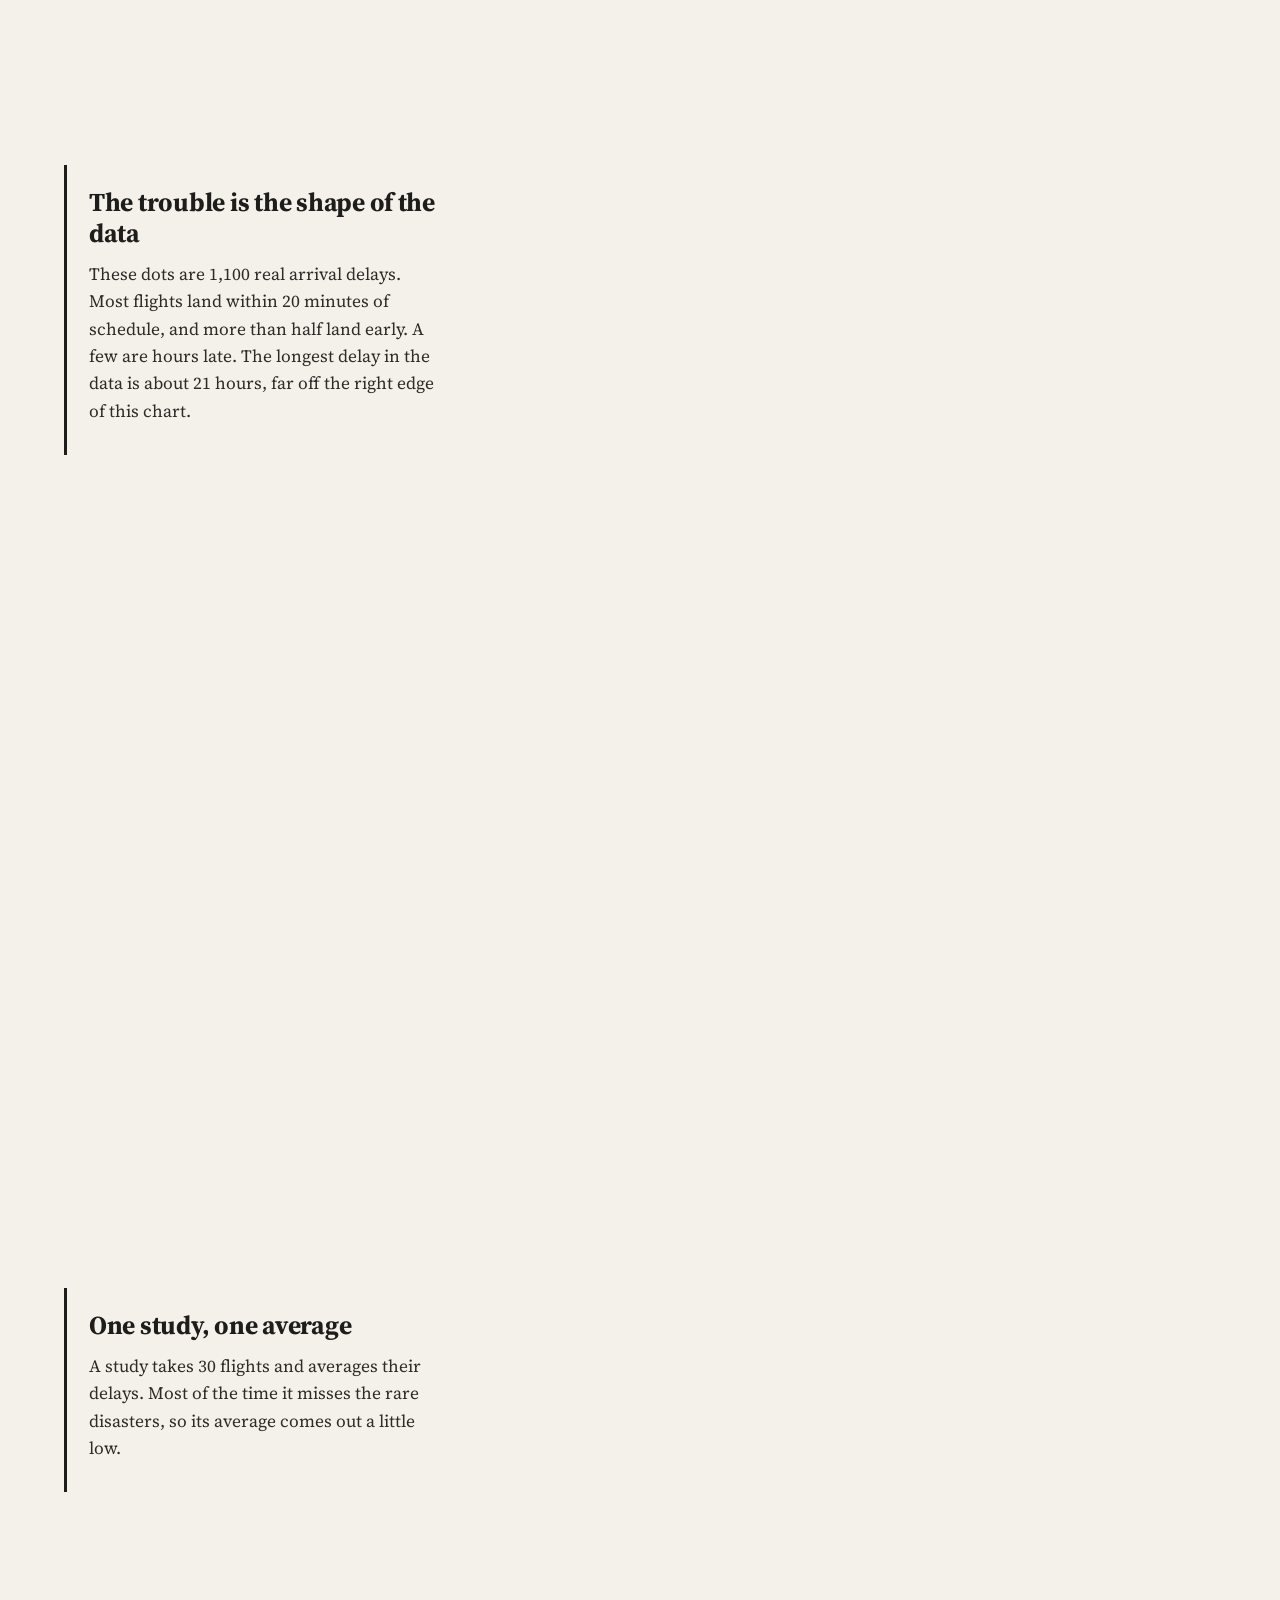
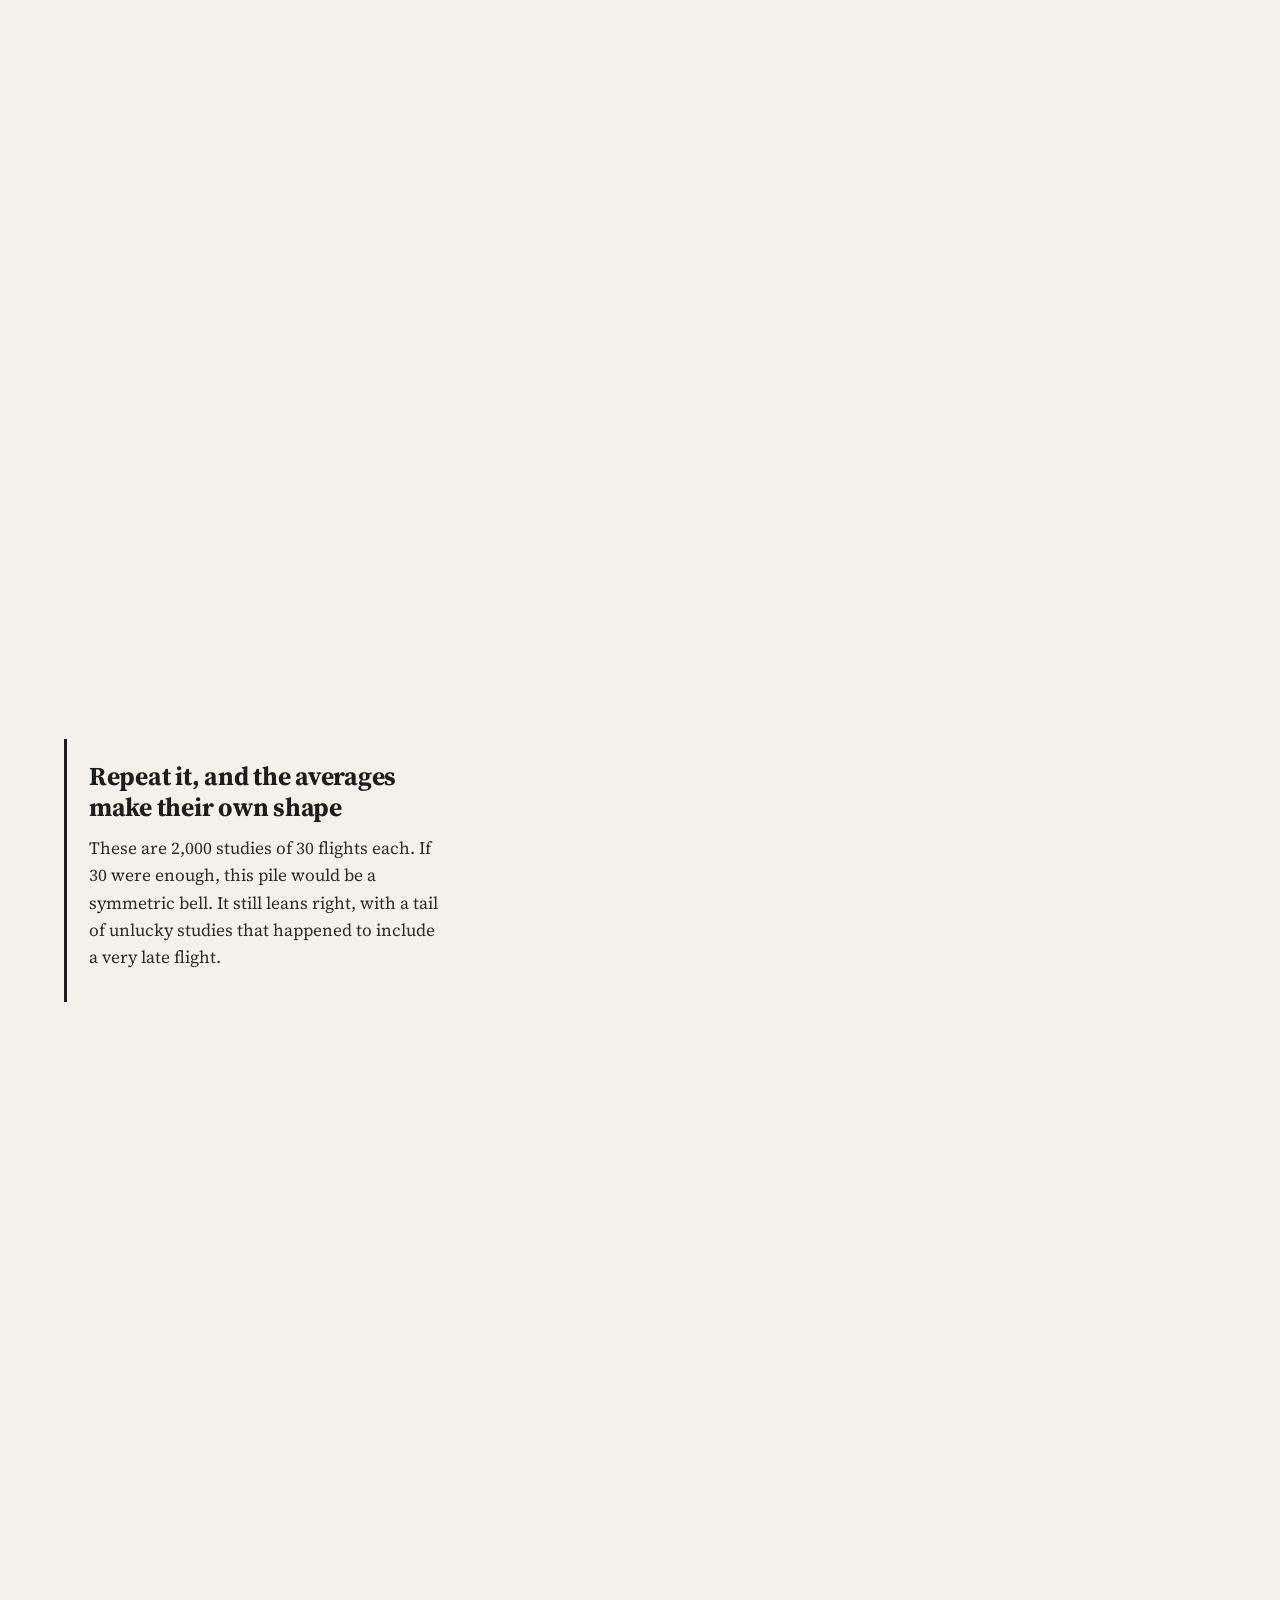
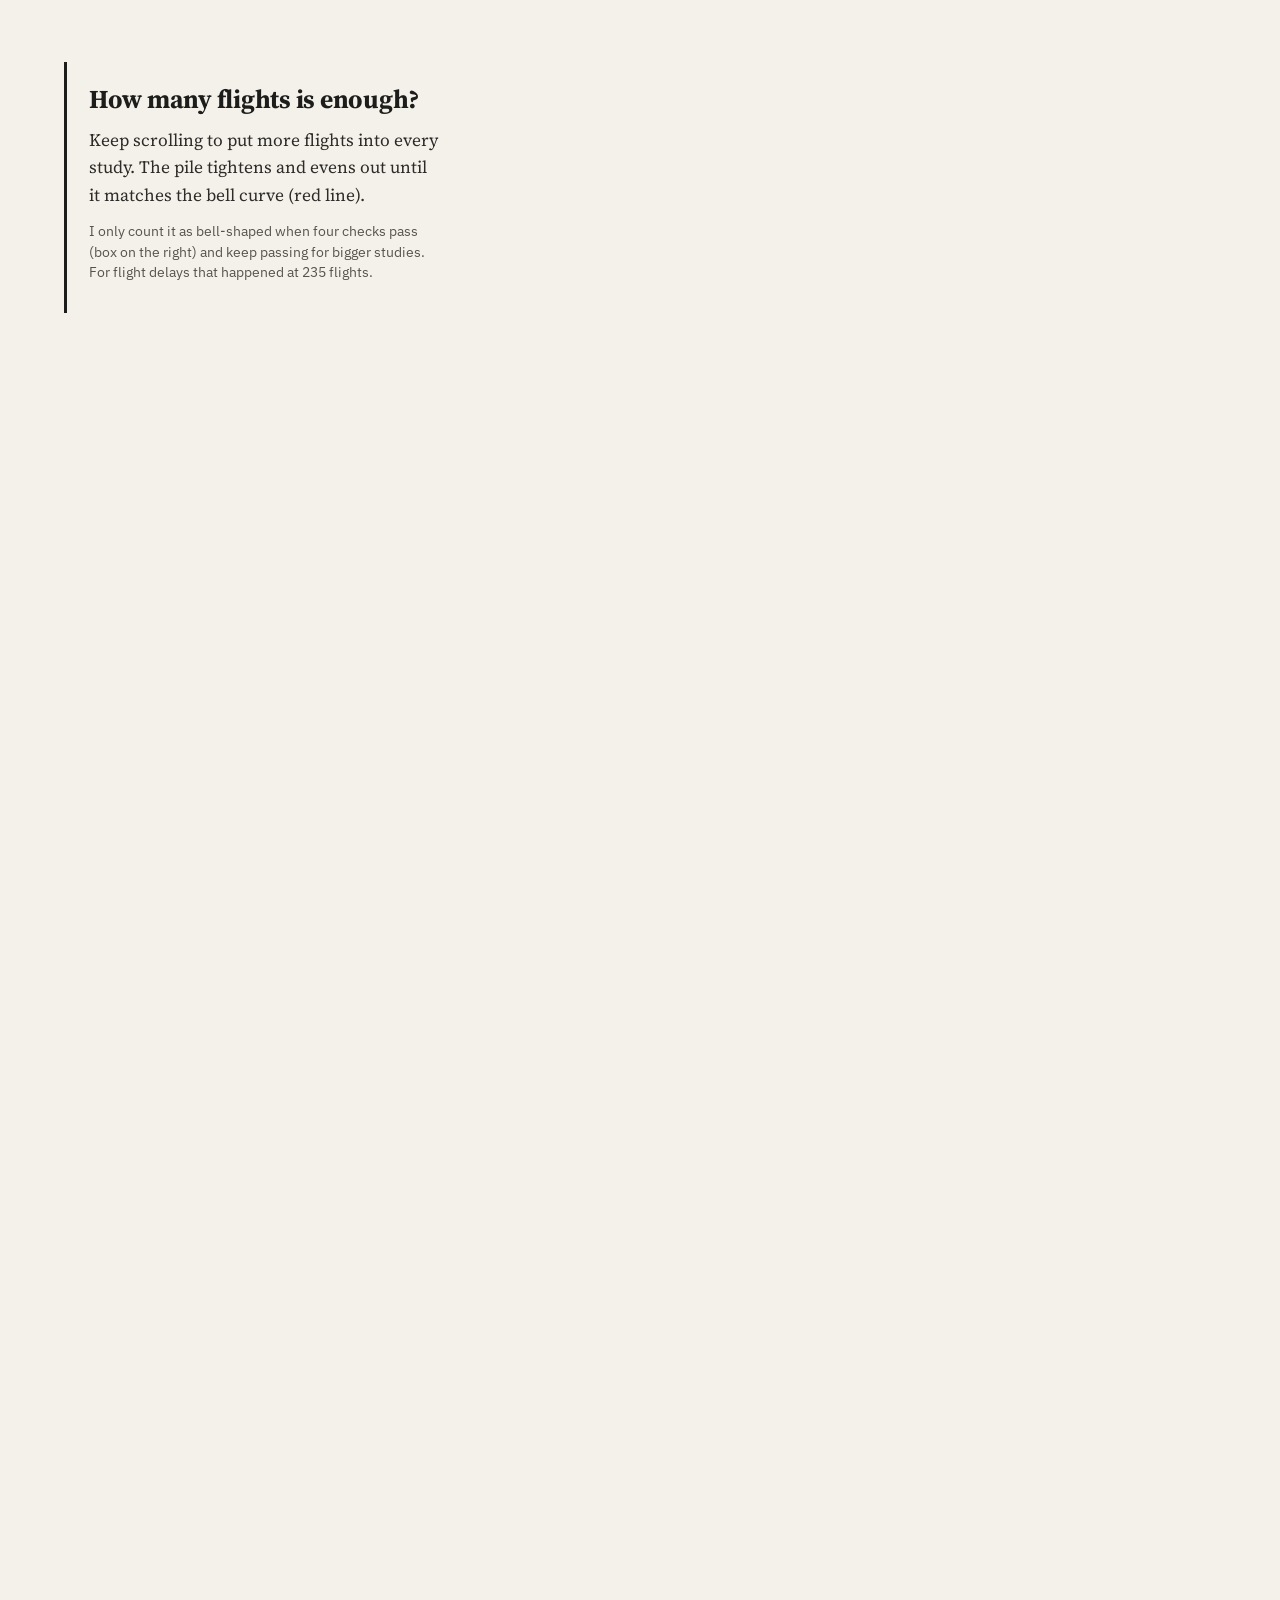
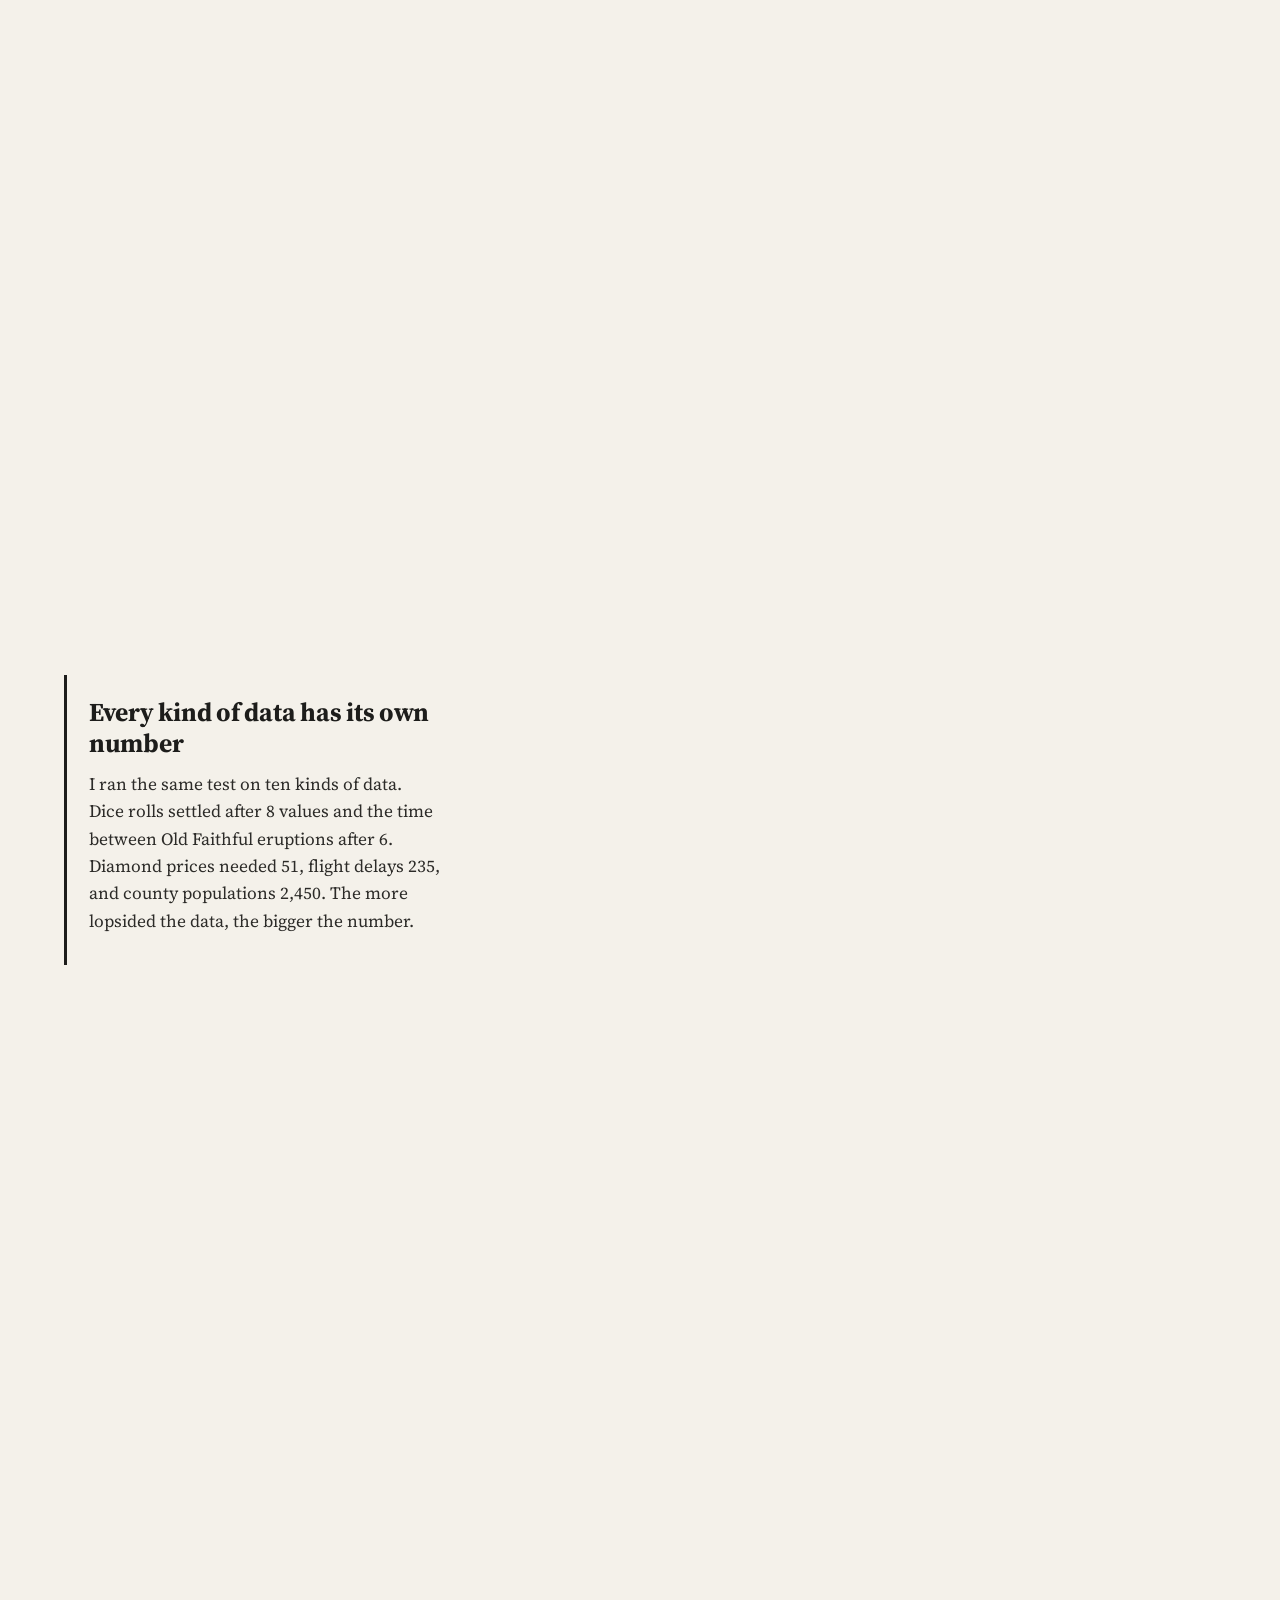
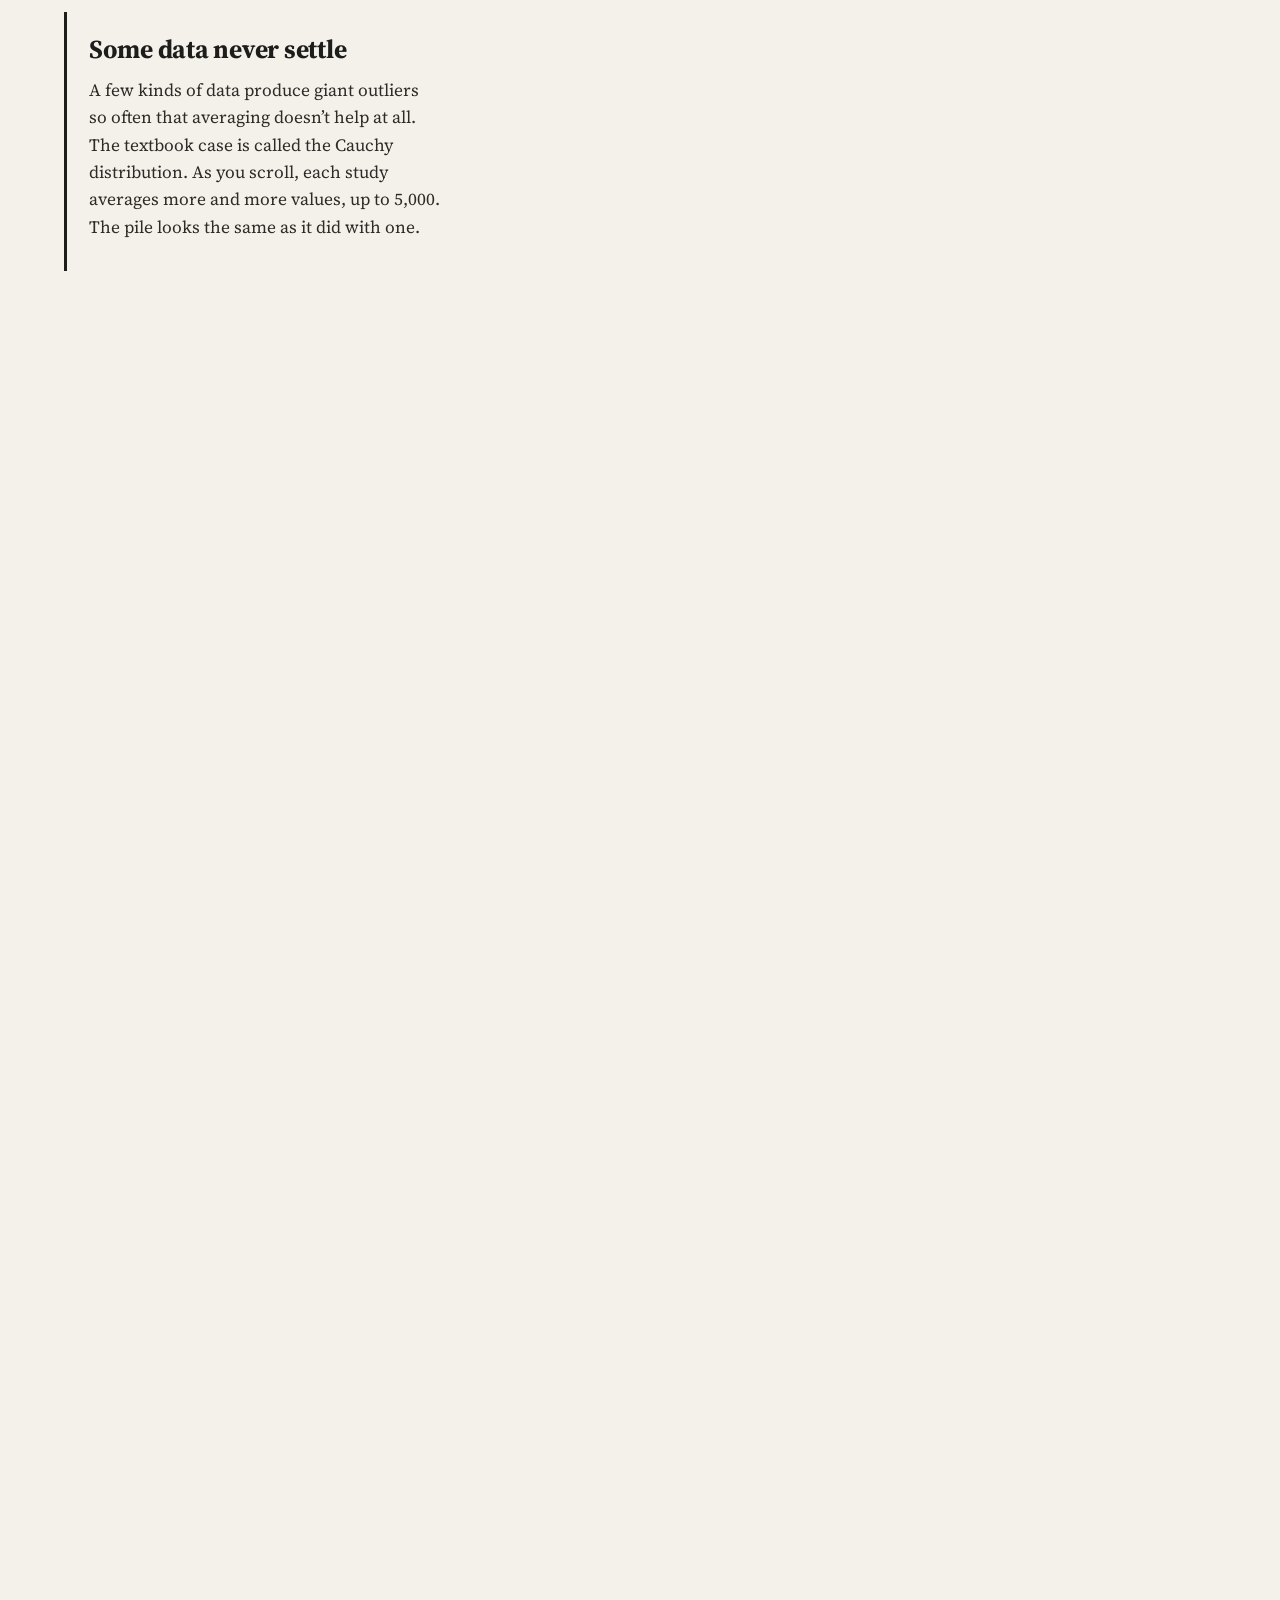
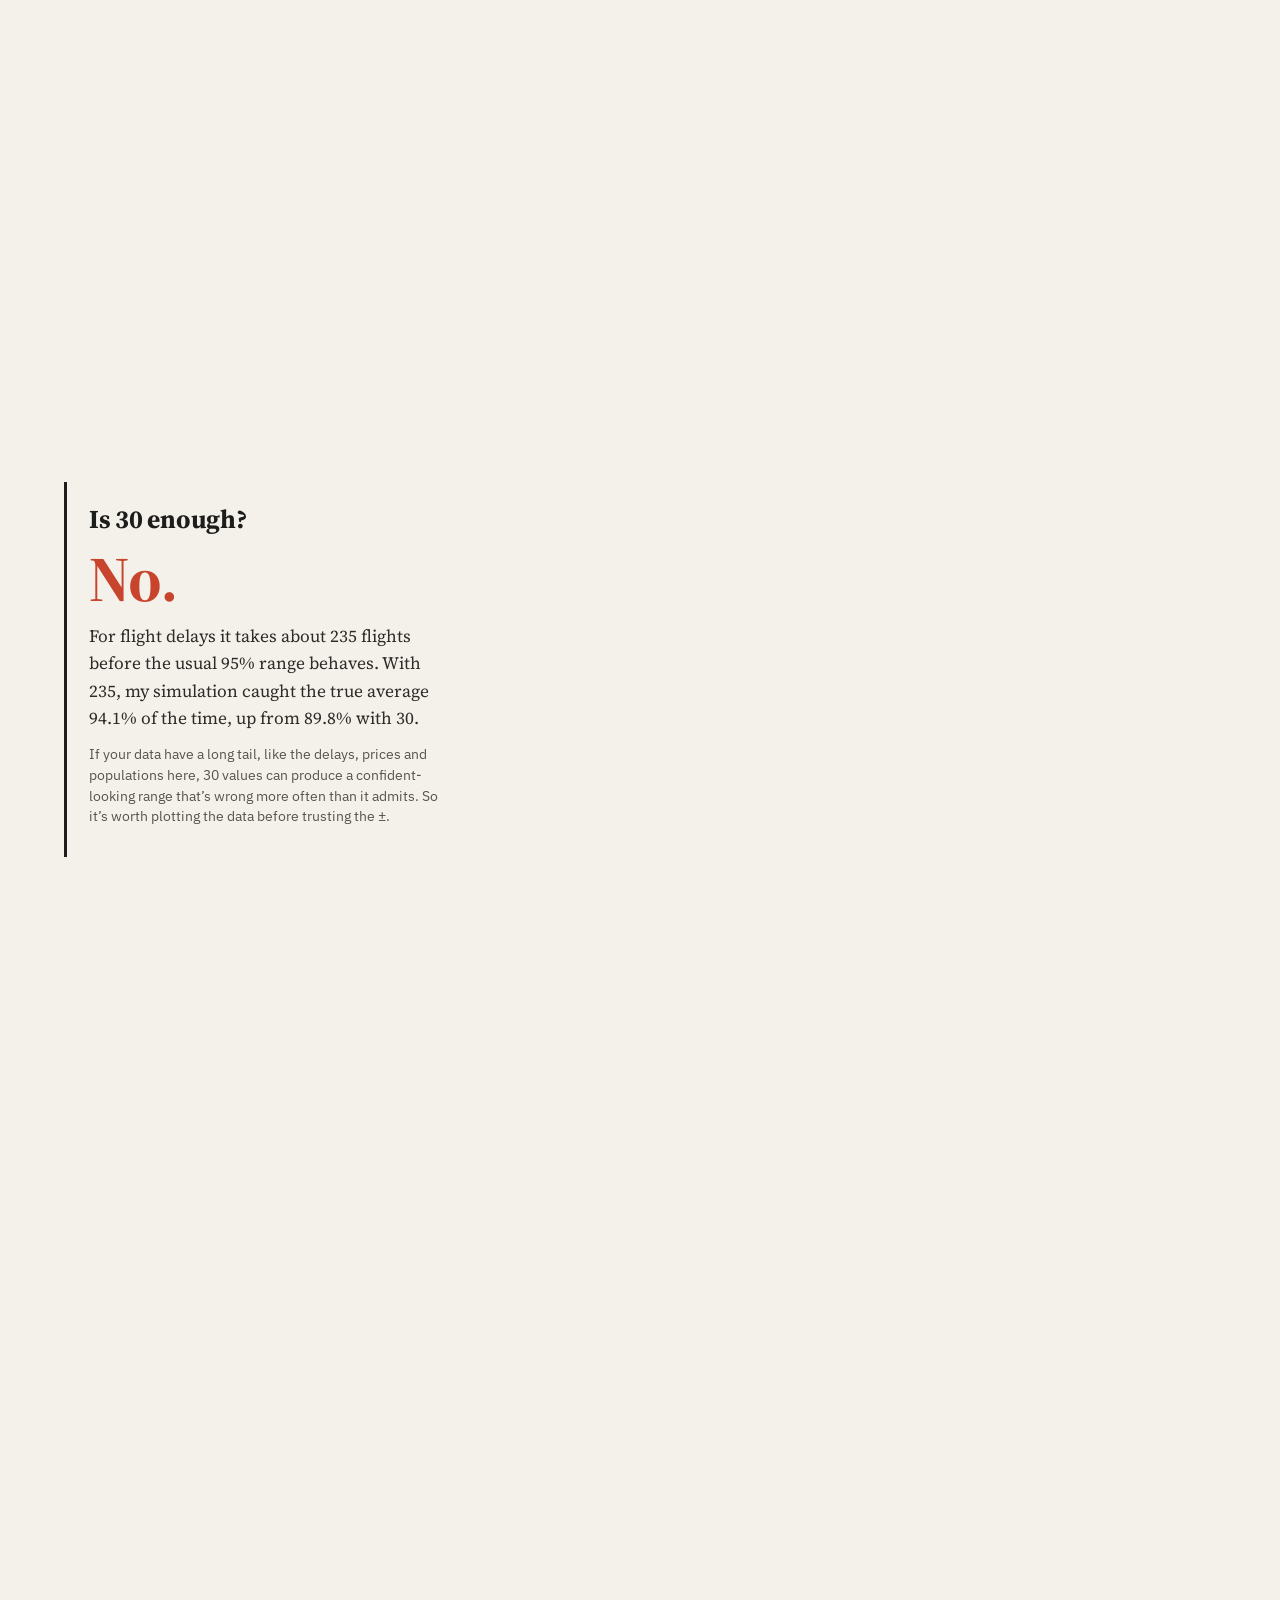
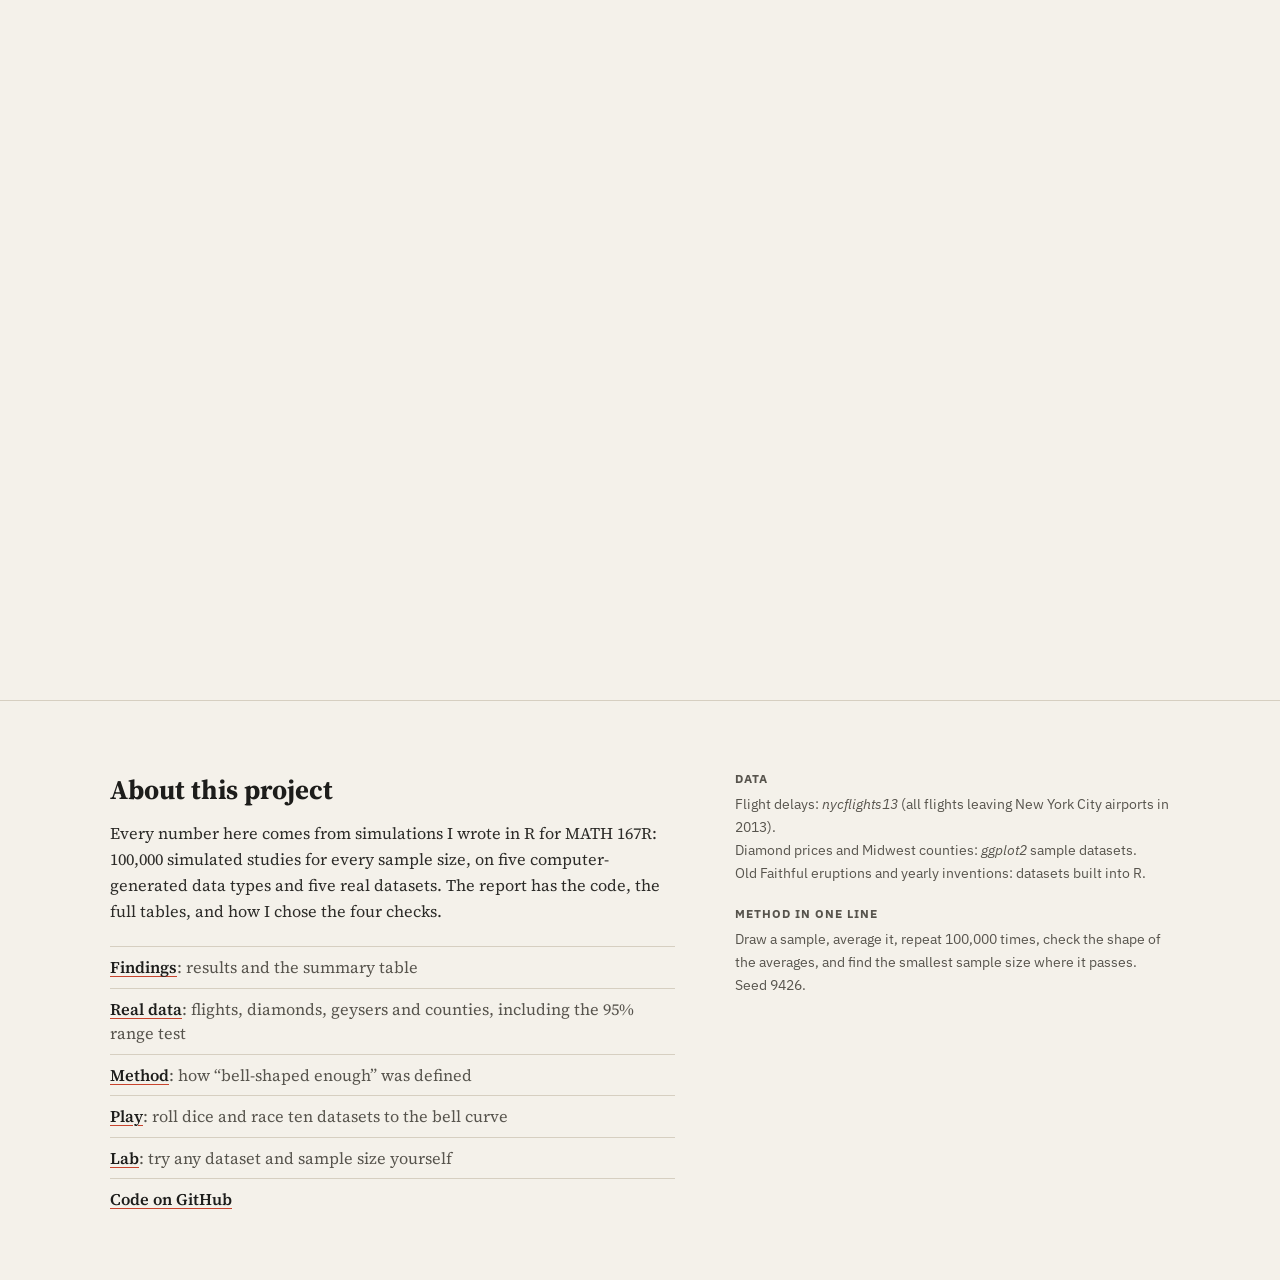
==== commit 9fb15df7: "Real-world stakes, editorial design, and human-sounding text - New analysis (Real data, Part C): cov" ====
--- a/docs/index.html
+++ b/docs/index.html
@@ -4,131 +4,128 @@
 <meta charset="utf-8">
 <meta name="viewport" content="width=device-width, initial-scale=1">
 <title>How Fast Does Normal Happen?</title>
-<meta name="description" content="A visual essay on the Central Limit Theorem: when averages become a bell curve, why the rule of 30 fails, and when no sample size is enough.">
+<meta name="description" content="Statistics classes say 30 data points are enough for an average to behave like a bell curve. I tested that rule with simulations on textbook examples and real data.">
 <link rel="preconnect" href="https://fonts.googleapis.com">
 <link rel="preconnect" href="https://fonts.gstatic.com" crossorigin>
-<link href="https://fonts.googleapis.com/css2?family=Plus+Jakarta+Sans:wght@400;500;600;700;800&family=JetBrains+Mono:wght@500;600&display=swap" rel="stylesheet">
+<link href="https://fonts.googleapis.com/css2?family=Source+Serif+4:ital,opsz,wght@0,8..60,400;0,8..60,600;0,8..60,700;1,8..60,400;1,8..60,600&family=IBM+Plex+Sans:wght@400;500;600&family=IBM+Plex+Mono:wght@400;500&display=swap" rel="stylesheet">
 <link rel="stylesheet" href="assets/story.css">
 </head>
 <body>
 
 <nav class="nav" id="nav">
-  <a class="logo" href="#top"><span class="logo-mark"></span>How fast does normal happen?</a>
+  <a class="logo" href="#top">How fast does normal happen?</a>
   <div class="nav-links">
-    <a href="play.html">Play mode</a>
+    <a href="play.html">Play</a>
     <a href="simulator.html">Lab</a>
-    <a href="report.html">Findings</a>
+    <a href="report.html">Report</a>
     <a href="https://github.com/JamV8/how-fast-does-normal-happen">Code</a>
   </div>
 </nav>
 
 <main class="scrolly" id="top">
   <div class="stage">
-    <canvas id="viz" aria-label="Animated visualization that changes as you scroll"></canvas>
-    <div class="hud" id="hud" aria-live="polite"></div>
+    <canvas id="viz" aria-label="Chart that changes as you scroll"></canvas>
+    <div class="note" id="note" aria-live="polite"></div>
     <div class="progress"><span id="progress-bar"></span></div>
   </div>
 
   <div class="steps">
-    <section class="step hero" data-scene="0">
-      <div class="hero-inner">
-        <p class="kicker">A visual story about averages</p>
-        <h1>How fast does<br><em>normal</em> happen?</h1>
-        <p class="sub">Average a group of random numbers. Do it again and again, and the averages pile up into a bell curve. Statisticians call that shape <b>“normal”</b>, and the rule behind it the <b>Central Limit Theorem</b>. Textbooks say groups of 30 are enough. I tested how many numbers it really takes.</p>
-        <div class="scroll-cue"><span></span>Scroll</div>
+    <section class="step hero" data-scene="hero">
+      <div class="hero-text">
+        <h1>How fast does <em>normal</em> happen?</h1>
+        <p class="dek">Statistics classes teach that once each sample has about 30 numbers, the averages from repeated samples follow a bell curve, the shape statisticians call <i>normal</i>. A lot of everyday statistics leans on that rule. For a class project I tested it with computer simulations, on textbook examples and on real data, to find out how many numbers it actually takes.</p>
+        <p class="byline">MATH 167R &nbsp;·&nbsp; Project 1 &nbsp;·&nbsp; Fall 2026</p>
+        <p class="cue">Scroll to start ↓</p>
       </div>
     </section>
 
-    <section class="step" data-scene="8">
+    <section class="step tall" data-scene="why">
       <div class="card">
-        <span class="num">01 · WHY IT MATTERS</span>
-        <h2>Most “± 3%” figures rely on this curve.</h2>
-        <p>A news poll asks 1,000 people and reports “52%, plus or minus 3%.” That 52% is an average: every “yes” counts as 1 and every “no” as 0.</p>
-        <p>The poll is never repeated, so the bell curve fills in what would happen if it were: 95% of repeated polls would land within 3 points of the truth.</p>
-        <p class="dim">Drug trials and website experiments work the same way. If the averages are not bell-shaped yet, that ± is wrong, and nobody notices.</p>
+        <h2>A “95% sure” range that’s right 90% of the time</h2>
+        <p>Say you want the average arrival delay at New York’s airports. You pull 30 random flights from the 2013 records, average their delays, and add the usual 95% range around that average.</p>
+        <p>I ran that exact procedure 100,000 times on the real flight data. The range caught the true average only <b>89.8%</b> of the time, and when it missed, it almost always missed low: in <b>9.8%</b> of tries the whole range sat below the real delay. The method promises 2.5%.</p>
+        <p class="small hide-m">Each line on the chart is one of those tries. The red ones missed.</p>
       </div>
     </section>
 
-    <section class="step" data-scene="1">
+    <section class="step" data-scene="data">
       <div class="card">
-        <span class="num">02 · THE DATA</span>
-        <h2>Real data are rarely bell-shaped.</h2>
-        <p>Each dot is one waiting time: minutes until the next customer arrives. Most waits are short, a few are very long. The shape is lopsided, nothing like a bell.</p>
+        <h2>The trouble is the shape of the data</h2>
+        <p>These dots are 1,100 real arrival delays. Most flights land within 20 minutes of schedule, and more than half land early. A few are hours late. The longest delay in the data is about 21 hours, far off the right edge of this chart.</p>
       </div>
     </section>
 
-    <section class="step" data-scene="2">
+    <section class="step" data-scene="one">
       <div class="card">
-        <span class="num">03 · ONE STUDY</span>
-        <h2>A study takes a few values and averages them.</h2>
-        <p>Pick five waiting times at random and report their average. That single number is all one study sees.</p>
+        <h2>One study, one average</h2>
+        <p>A study takes 30 flights and averages their delays. Most of the time it misses the rare disasters, so its average comes out a little low.</p>
       </div>
     </section>
 
-    <section class="step" data-scene="3">
+    <section class="step" data-scene="many">
       <div class="card">
-        <span class="num">04 · HOW I TESTED IT</span>
-        <h2>A computer can repeat the study 100,000 times.</h2>
-        <p>Each dot below is one study’s average. Together they show how far a single study can land from the truth. This pile is the kind of curve behind a ±.</p>
-        <p class="dim">With five values per study it is still lopsided. I repeated this for every study size: 5, 10, 20 values and up.</p>
+        <h2>Repeat it, and the averages make their own shape</h2>
+        <p>These are 2,000 studies of 30 flights each. If 30 were enough, this pile would be a symmetric bell. It still leans right, with a tail of unlucky studies that happened to include a very late flight.</p>
       </div>
     </section>
 
-    <section class="step tall" data-scene="4">
+    <section class="step tall" data-scene="grow">
       <div class="card">
-        <span class="num">05 · BIGGER STUDIES</span>
-        <h2>Give every study more values.</h2>
-        <p>Keep scrolling. <b>n</b> is the number of values each study averages. As n grows, the averages squeeze together and settle onto the bell curve (red line).</p>
-        <p class="dim">I counted it as a bell curve once four checks passed (shown at the top). With 30 waiting times, a “95%” range still misses on the high side 3.4% of the time instead of 2.5%, about 40% more often than promised. It took <b>n = 71</b>.</p>
+        <h2>How many flights is enough?</h2>
+        <p>Keep scrolling to put more flights into every study. The pile tightens and evens out until it matches the bell curve (red line).</p>
+        <p class="small">I only count it as bell-shaped when four checks pass (box on the right) and keep passing for bigger studies. For flight delays that happened at 235 flights.</p>
       </div>
     </section>
 
-    <section class="step" data-scene="5">
+    <section class="step" data-scene="compare">
       <div class="card">
-        <span class="num">06 · WHAT I FOUND</span>
-        <h2>The answer depends on the data.</h2>
-        <p>Same test, ten kinds of data, from dice rolls to flight delays. Even, not-lopsided data need only a handful of values. Lopsided real-world data, like prices, delays and populations, need anywhere from about 40 to thousands.</p>
+        <h2>Every kind of data has its own number</h2>
+        <p>I ran the same test on ten kinds of data. Dice rolls settled after 8 values and the time between Old Faithful eruptions after 6. Diamond prices needed 51, flight delays 235, and county populations 2,450. The more lopsided the data, the bigger the number.</p>
       </div>
     </section>
 
-    <section class="step tall" data-scene="6">
+    <section class="step tall" data-scene="never">
       <div class="card">
-        <span class="num">07 · THE EXCEPTION</span>
-        <h2>Some data never settle.</h2>
-        <p>In some data, gigantic outliers show up so often that averaging can’t tame them. Watch n climb to 5,000: the averages stay as scattered as single values.</p>
-        <p class="dim">Real data with a few giant values come close. County populations needed 2,450. (The textbook example is called the Cauchy distribution.)</p>
+        <h2>Some data never settle</h2>
+        <p>A few kinds of data produce giant outliers so often that averaging doesn’t help at all. The textbook case is called the Cauchy distribution. As you scroll, each study averages more and more values, up to 5,000. The pile looks the same as it did with one.</p>
       </div>
     </section>
 
-    <section class="step tall" data-scene="7">
+    <section class="step tall" data-scene="answer">
       <div class="card">
-        <span class="num">08 · THE ANSWER</span>
-        <h2>So, is it thirty?</h2>
+        <h2>Is 30 enough?</h2>
         <p class="answer">No.</p>
-        <p>It is <b>8</b> for dice, <b>71</b> for waiting times, <b>2,450</b> for county populations, and for some data no number works.</p>
-        <p>And the poll? Yes/no answers split close to 50–50 are not lopsided, so 1,000 people is plenty. That ± 3% is honest.</p>
-        <p class="dim">The lesson: before trusting a ± built on an average, check how lopsided the data are. The more lopsided, the more data you need.</p>
+        <p>For flight delays it takes about 235 flights before the usual 95% range behaves. With 235, my simulation caught the true average 94.1% of the time, up from 89.8% with 30.</p>
+        <p class="small">If your data have a long tail, like the delays, prices and populations here, 30 values can produce a confident-looking range that’s wrong more often than it admits. So it’s worth plotting the data before trusting the ±.</p>
       </div>
     </section>
   </div>
 </main>
 
-<section class="outro">
+<footer class="outro">
   <div class="outro-inner">
-    <p class="kicker">How it was made</p>
-    <h2>Explore the study</h2>
-    <p class="how">Every number on this page comes from computer simulations written in R, a programming language for statistics: 100,000 simulated studies for every study size, on five computer-generated data types and five real datasets. The full report explains each step.</p>
-    <div class="links">
-      <a href="play.html"><span>Play mode</span><small>Roll dice, feed the Average Machine, race to the bell curve.</small></a>
-      <a href="simulator.html"><span>Lab</span><small>Any kind of data, any study size, all four checks.</small></a>
-      <a href="report.html"><span>Findings</span><small>Results, the final table, and the research questions.</small></a>
-      <a href="methods.html"><span>Method</span><small>How the four bell-curve checks were chosen.</small></a>
-      <a href="analysis/06_real_world_data.html"><span>Real data</span><small>Flights, diamonds, geysers, counties.</small></a>
-      <a href="https://github.com/JamV8/how-fast-does-normal-happen"><span>Code</span><small>All the code, so anyone can reproduce every number.</small></a>
+    <div>
+      <h2>About this project</h2>
+      <p>Every number here comes from simulations I wrote in R for MATH 167R: 100,000 simulated studies for every sample size, on five computer-generated data types and five real datasets. The report has the code, the full tables, and how I chose the four checks.</p>
+      <ul class="read">
+        <li><a href="report.html">Findings</a>: results and the summary table</li>
+        <li><a href="analysis/06_real_world_data.html">Real data</a>: flights, diamonds, geysers and counties, including the 95% range test</li>
+        <li><a href="methods.html">Method</a>: how “bell-shaped enough” was defined</li>
+        <li><a href="play.html">Play</a>: roll dice and race ten datasets to the bell curve</li>
+        <li><a href="simulator.html">Lab</a>: try any dataset and sample size yourself</li>
+        <li><a href="https://github.com/JamV8/how-fast-does-normal-happen">Code on GitHub</a></li>
+      </ul>
     </div>
-    <p class="fine">MATH 167R · Project 1 · A computer-simulation study of the Central Limit Theorem</p>
+    <div class="sources">
+      <h3>Data</h3>
+      <p>Flight delays: <i>nycflights13</i> (all flights leaving New York City airports in 2013).<br>
+         Diamond prices and Midwest counties: <i>ggplot2</i> sample datasets.<br>
+         Old Faithful eruptions and yearly inventions: datasets built into R.</p>
+      <h3>Method in one line</h3>
+      <p>Draw a sample, average it, repeat 100,000 times, check the shape of the averages, and find the smallest sample size where it passes. Seed 9426.</p>
+    </div>
   </div>
-</section>
+</footer>
 
 <script src="assets/story.js" defer></script>
 </body>
--- a/docs/assets/story.css
+++ b/docs/assets/story.css
@@ -1,114 +1,115 @@
-/* Story mode — shares its palette and type with Play mode (assets/play.css). */
+/* Story mode: an editorial, data-journalism look shared with Play mode (assets/play.css). */
 :root {
-  --bg: #faf7f2;
-  --ink: #1f1a33;
-  --ink2: #5b5470;
-  --muted: #8a8399;
-  --line: #ebe4d8;
-  --purple: #6d4aff; --purple-d: #5233d9;
-  --coral: #ff5d73;
-  --teal: #00b8a0;
-  --yellow: #ffc23d; --yellow-d: #d99a00;
-  --blue: #3d7bfd;
-  --good: #16a34a;
+  --paper: #f4f1ea;
+  --paper-2: #ece7dc;
+  --ink: #1d1d1b;
+  --ink-2: #57544d;
+  --muted: #8b867b;
+  --rule: #d6cfc1;
+  --red: #c8442d;
+  --blue: #2d5f8a;
+  --mustard: #c4900f;
+  --green: #3c8d5a;
+  --serif: "Source Serif 4", Georgia, serif;
+  --sans: "IBM Plex Sans", system-ui, sans-serif;
+  --mono: "IBM Plex Mono", ui-monospace, monospace;
 }
 * { box-sizing: border-box; }
 html { scroll-behavior: smooth; }
-body { margin: 0; background: var(--bg); color: var(--ink); font-family: "Plus Jakarta Sans", system-ui, sans-serif; -webkit-font-smoothing: antialiased; }
-a { color: inherit; text-decoration: none; }
-b { color: var(--ink); font-weight: 700; }
+body { margin: 0; background: var(--paper); color: var(--ink); font-family: var(--serif); -webkit-font-smoothing: antialiased; }
+a { color: inherit; }
+b { font-weight: 700; }
 
 /* ---------- nav ---------- */
-.nav { position: fixed; top: 0; left: 0; right: 0; z-index: 20; display: flex; align-items: center; justify-content: space-between;
-  padding: 16px 4vw; transition: background .3s, border-color .3s; border-bottom: 1px solid transparent; }
-.nav.solid { background: rgba(250, 247, 242, .82); backdrop-filter: blur(14px); border-color: var(--line); }
-.logo { display: flex; align-items: center; gap: 10px; font-weight: 700; font-size: .95rem; letter-spacing: -.01em; }
-.logo-mark { width: 22px; height: 12px; border-radius: 12px 12px 0 0; background: linear-gradient(90deg, var(--purple), var(--coral)); }
-.nav-links { display: flex; gap: 24px; font-size: .9rem; font-weight: 600; color: var(--ink2); }
-.nav-links a:hover { color: var(--purple); }
+.nav { position: fixed; top: 0; left: 0; right: 0; z-index: 20; display: flex; align-items: baseline; justify-content: space-between;
+  padding: 14px 5vw 12px; font-family: var(--sans); transition: background-color .3s, border-color .3s; border-bottom: 1px solid transparent; }
+.nav.solid { background-color: rgba(244, 241, 234, .94); border-color: var(--rule); }
+.logo { font-family: var(--serif); font-weight: 700; font-size: 1rem; text-decoration: none; }
+.nav-links { display: flex; gap: 22px; font-size: .88rem; }
+.nav-links a { text-decoration: none; color: var(--ink-2); }
+.nav-links a:hover { color: var(--ink); text-decoration: underline; text-underline-offset: 3px; }
 
 /* ---------- scrollytelling ---------- */
 .scrolly { position: relative; }
-.stage { position: sticky; top: 0; height: 100vh; overflow: hidden; background: var(--bg); transition: background-color .9s ease; }
+.stage { position: sticky; top: 0; height: 100vh; overflow: hidden; background: var(--paper); }
 #viz { width: 100%; height: 100%; display: block; }
 .steps { position: relative; z-index: 2; margin-top: -100vh; pointer-events: none; }
-.step { min-height: 100vh; display: flex; align-items: center; padding: 0 4vw; }
-.step.tall { min-height: 220vh; align-items: flex-start; padding-top: 30vh; }
-.step .card, .hero-inner { pointer-events: auto; }
-.card { max-width: 410px; padding: 28px 28px 24px; border-radius: 20px; background: rgba(255, 255, 255, .92);
-  border: 1px solid var(--line); box-shadow: 0 12px 34px rgba(31, 26, 51, .08); backdrop-filter: blur(8px); position: sticky; top: 30vh; }
-.card .num { display: inline-block; font: 600 .74rem "JetBrains Mono", monospace; letter-spacing: .08em; color: #fff; background: var(--purple);
-  padding: 5px 10px; border-radius: 999px; }
-.card h2 { font-weight: 800; font-size: 1.95rem; line-height: 1.12; letter-spacing: -.025em; margin: 14px 0 12px; }
-.card p { font-size: 1.03rem; line-height: 1.62; color: var(--ink2); margin: 0 0 12px; }
-.card p.dim { color: var(--muted); font-size: .94rem; }
-.card .answer { font-weight: 800; font-size: 4.4rem; line-height: 1; letter-spacing: -.04em; color: var(--coral); margin: 4px 0 14px; }
+.step { min-height: 120vh; display: flex; align-items: center; padding: 0 5vw; }
+.step.tall { min-height: 230vh; align-items: flex-start; padding-top: 28vh; }
+.card, .hero-text { pointer-events: auto; }
+.card { max-width: 400px; padding: 22px 24px 18px 22px; background: rgba(244, 241, 234, .96); border-left: 3px solid var(--ink);
+  position: sticky; top: 28vh; opacity: 0; transform: translateY(18px); transition: opacity .7s ease, transform .7s cubic-bezier(.2, .7, .2, 1); will-change: opacity, transform; }
+.card.in { opacity: 1; transform: none; }
+.card h2 { font-weight: 700; font-size: 1.62rem; line-height: 1.2; letter-spacing: -.01em; margin: 0 0 12px; }
+.card p { font-size: 1.08rem; line-height: 1.58; color: #2c2b28; margin: 0 0 12px; }
+.card p.small { font-family: var(--sans); font-size: .86rem; line-height: 1.5; color: var(--ink-2); }
+.card .answer { font-weight: 700; font-size: 4rem; line-height: 1; color: var(--red); margin: 2px 0 12px; }
 
 /* hero */
-.step.hero { align-items: flex-start; justify-content: center; text-align: center; padding-top: 15vh; }
-.hero-inner { max-width: 920px; }
-.kicker { font: 600 .76rem "JetBrains Mono", monospace; letter-spacing: .16em; text-transform: uppercase; color: var(--purple); margin: 0 0 20px; }
-.hero h1 { font-weight: 800; font-size: clamp(3rem, 8.2vw, 7.2rem); line-height: .96; letter-spacing: -.045em; margin: 0 0 24px; color: var(--ink); }
-.hero h1 em { font-style: normal; background: linear-gradient(90deg, var(--purple), var(--coral)); -webkit-background-clip: text; background-clip: text; color: transparent; }
-.hero .sub { font-size: clamp(1.05rem, 1.6vw, 1.28rem); line-height: 1.6; color: var(--ink2); max-width: 650px; margin: 0 auto; }
-.scroll-cue { margin-top: 34px; display: inline-flex; flex-direction: column; align-items: center; gap: 10px; font: 600 .74rem "JetBrains Mono", monospace; letter-spacing: .2em; text-transform: uppercase; color: var(--muted); }
-.scroll-cue span { width: 2px; height: 44px; border-radius: 2px; background: linear-gradient(var(--purple), transparent); animation: cue 1.8s ease-in-out infinite; }
-@keyframes cue { 0% { transform: scaleY(0); transform-origin: top; } 50% { transform: scaleY(1); transform-origin: top; } 51% { transform-origin: bottom; } 100% { transform: scaleY(0); transform-origin: bottom; } }
+.step.hero { min-height: 100vh; align-items: center; }
+.hero-text { max-width: 560px; }
+.hero h1 { font-weight: 700; font-size: clamp(2.6rem, 5.6vw, 4.6rem); line-height: 1.02; letter-spacing: -.02em; margin: 0 0 22px; }
+.hero h1 em { font-style: italic; font-weight: 600; text-decoration: underline; text-decoration-color: var(--red); text-decoration-thickness: 4px; text-underline-offset: 8px; }
+.dek { font-size: 1.22rem; line-height: 1.55; color: #2c2b28; margin: 0 0 20px; }
+.byline { font-family: var(--sans); font-size: .84rem; color: var(--ink-2); letter-spacing: .02em; margin: 0 0 30px; padding-top: 14px; border-top: 1px solid var(--rule); }
+.cue { font-family: var(--sans); font-size: .82rem; color: var(--muted); margin: 0; animation: nudge 2.4s ease-in-out infinite; }
+@keyframes nudge { 0%, 100% { transform: none; } 50% { transform: translateY(4px); } }
 
-/* HUD */
-.hud { position: absolute; right: 4vw; top: 88px; min-width: 260px; max-width: 340px; padding: 16px 18px; border-radius: 16px; background: rgba(255, 255, 255, .95);
-  border: 1px solid var(--line); box-shadow: 0 10px 28px rgba(31, 26, 51, .08); font: 500 .8rem "JetBrains Mono", monospace; color: var(--muted);
-  opacity: 0; transform: translateY(-8px); transition: opacity .4s, transform .4s; pointer-events: none; }
-.hud.show { opacity: 1; transform: none; }
-.hud .row { display: flex; justify-content: space-between; gap: 18px; padding: 4px 0; }
-.hud .val { color: var(--ink); }
-.hud .big { font-size: 1.55rem; color: var(--ink); font-weight: 600; }
-.hud .marks { display: none; }
-.hud .marks i { font-style: normal; font-weight: 700; margin-right: 4px; }
-.hud .marks i.pass { color: var(--good); } .hud .marks i.fail { color: var(--coral); }
-.hud .check { display: flex; gap: 10px; padding: 5px 0; color: var(--ink); line-height: 1.35; }
-.hud .check .mark { width: 14px; flex: none; font-weight: 700; }
-.hud .check.pass .mark { color: var(--good); } .hud .check.fail .mark { color: var(--coral); }
-.hud .dim { color: var(--muted); font-size: .72rem; }
-.hud .verdict { margin-top: 8px; padding-top: 10px; border-top: 1px solid var(--line); color: var(--ink); font-weight: 600; letter-spacing: .05em; }
-.hud .dot { display: inline-block; width: 9px; height: 9px; border-radius: 50%; margin-right: 8px; background: var(--coral); box-shadow: 0 0 0 4px rgba(255, 93, 115, .18); }
-.hud .ok .dot { background: var(--good); box-shadow: 0 0 0 4px rgba(22, 163, 74, .18); }
-.progress { position: absolute; left: 0; right: 0; bottom: 0; height: 3px; background: rgba(31, 26, 51, .06); }
-.progress span { display: block; height: 100%; width: 0; background: linear-gradient(90deg, var(--purple), var(--coral)); }
+/* margin note (the "four checks" box) */
+.note { position: absolute; right: 5vw; top: 84px; width: 300px; padding: 12px 14px; background: var(--paper); border: 1px solid var(--rule);
+  font-family: var(--sans); font-size: .82rem; color: var(--ink-2); opacity: 0; transform: translateY(-6px); transition: opacity .45s, transform .45s; pointer-events: none; }
+.note.show { opacity: 1; transform: none; }
+.note .head { display: flex; justify-content: space-between; align-items: baseline; border-bottom: 1px solid var(--rule); padding-bottom: 8px; margin-bottom: 6px; }
+.note .head span:first-child { text-transform: uppercase; letter-spacing: .06em; font-size: .72rem; }
+.note .big { font-family: var(--mono); font-size: 1.35rem; color: var(--ink); }
+.note .check { display: flex; gap: 8px; padding: 4px 0; color: var(--ink); line-height: 1.35; }
+.note .mark { width: 12px; flex: none; font-weight: 600; }
+.note .pass .mark { color: var(--green); } .note .fail .mark { color: var(--red); }
+.note .sub { color: var(--muted); font-size: .76rem; font-family: var(--mono); }
+.note .verdict { margin-top: 6px; padding-top: 8px; border-top: 1px solid var(--rule); color: var(--ink); font-weight: 600; }
+.note .verdict.ok { color: var(--green); } .note .verdict.no { color: var(--red); }
+.note .marks { display: none; font-family: var(--mono); }
+.note .marks .pass { color: var(--green); } .note .marks .fail { color: var(--red); }
+
+.progress { position: absolute; left: 0; right: 0; bottom: 0; height: 2px; background: var(--paper-2); }
+.progress span { display: block; height: 100%; width: 100%; background: var(--ink); transform-origin: left; transform: scaleX(0); }
 
 /* outro */
-.outro { position: relative; z-index: 3; background: linear-gradient(160deg, var(--purple), var(--purple-d)); color: #fff; padding: 100px 4vw 56px; }
-.outro-inner { max-width: 1100px; margin: 0 auto; }
-.outro .kicker { color: #d9d0ff; }
-.outro h2 { font-weight: 800; font-size: clamp(2rem, 4vw, 3rem); letter-spacing: -.03em; margin: 0 0 14px; }
-.outro .how { color: #e6e0ff; max-width: 760px; line-height: 1.6; margin: 0 0 34px; }
-.links { display: grid; grid-template-columns: repeat(3, minmax(0, 1fr)); gap: 14px; }
-.links a { background: #fff; color: var(--ink); padding: 22px 22px; border-radius: 18px; box-shadow: 0 4px 0 #3e22b8; transition: transform .12s; }
-.links a:hover { transform: translateY(-3px); }
-.links span { display: block; font-weight: 700; font-size: 1.12rem; margin-bottom: 6px; }
-.links span::after { content: " →"; color: var(--purple); }
-.links small { color: var(--ink2); font-size: .92rem; line-height: 1.5; }
-.fine { margin-top: 46px; color: #cfc5ff; font-size: .85rem; }
+.outro { position: relative; z-index: 3; background: var(--paper); border-top: 1px solid var(--rule); padding: 70px 5vw 60px; }
+.outro-inner { max-width: 1060px; margin: 0 auto; display: grid; grid-template-columns: 1.3fr 1fr; gap: 60px; }
+.outro h2 { font-size: 1.7rem; margin: 0 0 12px; }
+.outro h3 { font-family: var(--sans); font-size: .76rem; text-transform: uppercase; letter-spacing: .08em; color: var(--ink-2); margin: 0 0 6px; }
+.outro p { font-size: 1.02rem; line-height: 1.6; color: #2c2b28; margin: 0 0 22px; }
+.sources p { font-family: var(--sans); font-size: .9rem; color: var(--ink-2); }
+.read { list-style: none; padding: 0; margin: 0; font-size: 1.02rem; line-height: 1.5; }
+.read li { padding: 8px 0; border-top: 1px solid var(--rule); color: var(--ink-2); }
+.read a { color: var(--ink); font-weight: 600; text-decoration-color: var(--red); text-underline-offset: 3px; }
 
 @media (max-width: 760px) {
-  .nav { padding: 12px 16px; }
+  .nav { padding: 12px 16px 10px; }
   .nav-links { gap: 14px; font-size: .82rem; }
   .nav-links a:nth-child(n+3) { display: none; }
-  .logo { font-size: .85rem; }
-  .step { padding: 0 14px; align-items: flex-end; padding-bottom: 6vh; }
+  .logo { font-size: .9rem; }
+  .step { padding: 0 14px; align-items: flex-end; padding-bottom: 5vh; }
   .step.tall { padding-top: 0; align-items: flex-start; }
-  .card { max-width: none; width: 100%; padding: 20px; top: 58vh; }
-  .card h2 { font-size: 1.42rem; }
-  .card p { font-size: .96rem; }
-  .card .answer { font-size: 3.1rem; }
-  .step.hero { padding-top: 13vh; align-items: flex-start; }
-  .hud { left: 14px; right: 14px; top: 60px; min-width: 0; padding: 8px 12px; font-size: .74rem; display: flex; align-items: center; justify-content: space-between; gap: 10px; }
-  .hud .row:not(:first-child), .hud .check { display: none; }
-  .hud .row:first-child span:first-child { display: none; }
-  .hud .verdict { margin: 0; padding: 0; border: 0; }
-  .hud .verdict .dim { display: none; }
-  .hud .marks { display: block; font-size: .95rem; }
-  .hud .big { font-size: 1.1rem; }
-  .links { grid-template-columns: 1fr; }
+  .card { max-width: none; width: 100%; padding: 16px 16px 10px; top: 57vh; }
+  .card h2 { font-size: 1.28rem; }
+  .card .answer { font-size: 2.8rem; }
+  .card .hide-m { display: none; }
+  .card p { font-size: .95rem; line-height: 1.5; }
+  .card { top: 55vh; }
+  .note .marks b { font-weight: 600; } .note .marks b.fail { color: var(--red); }
+  .step.hero { align-items: flex-start; padding-top: 12vh; }
+  .hero h1 { font-size: 2.5rem; }
+  .dek { font-size: 1.05rem; }
+  .note { left: 14px; right: 14px; width: auto; top: 54px; padding: 8px 12px; display: flex; justify-content: space-between; align-items: center; }
+  .note .head { border: 0; padding: 0; margin: 0; } .note .head span:first-child { display: none; }
+  .note .check, .note .verdict .sub { display: none; }
+  .note .verdict { margin: 0; padding: 0; border: 0; }
+  .note .marks { display: block; }
+  .outro-inner { grid-template-columns: 1fr; gap: 20px; }
 }
-@media (prefers-reduced-motion: reduce) { html { scroll-behavior: auto; } .scroll-cue span { animation: none; } .stage { transition: none; } }
+@media (prefers-reduced-motion: reduce) {
+  html { scroll-behavior: auto; } .cue { animation: none; }
+  .card { transition: none; opacity: 1; transform: none; }
+}
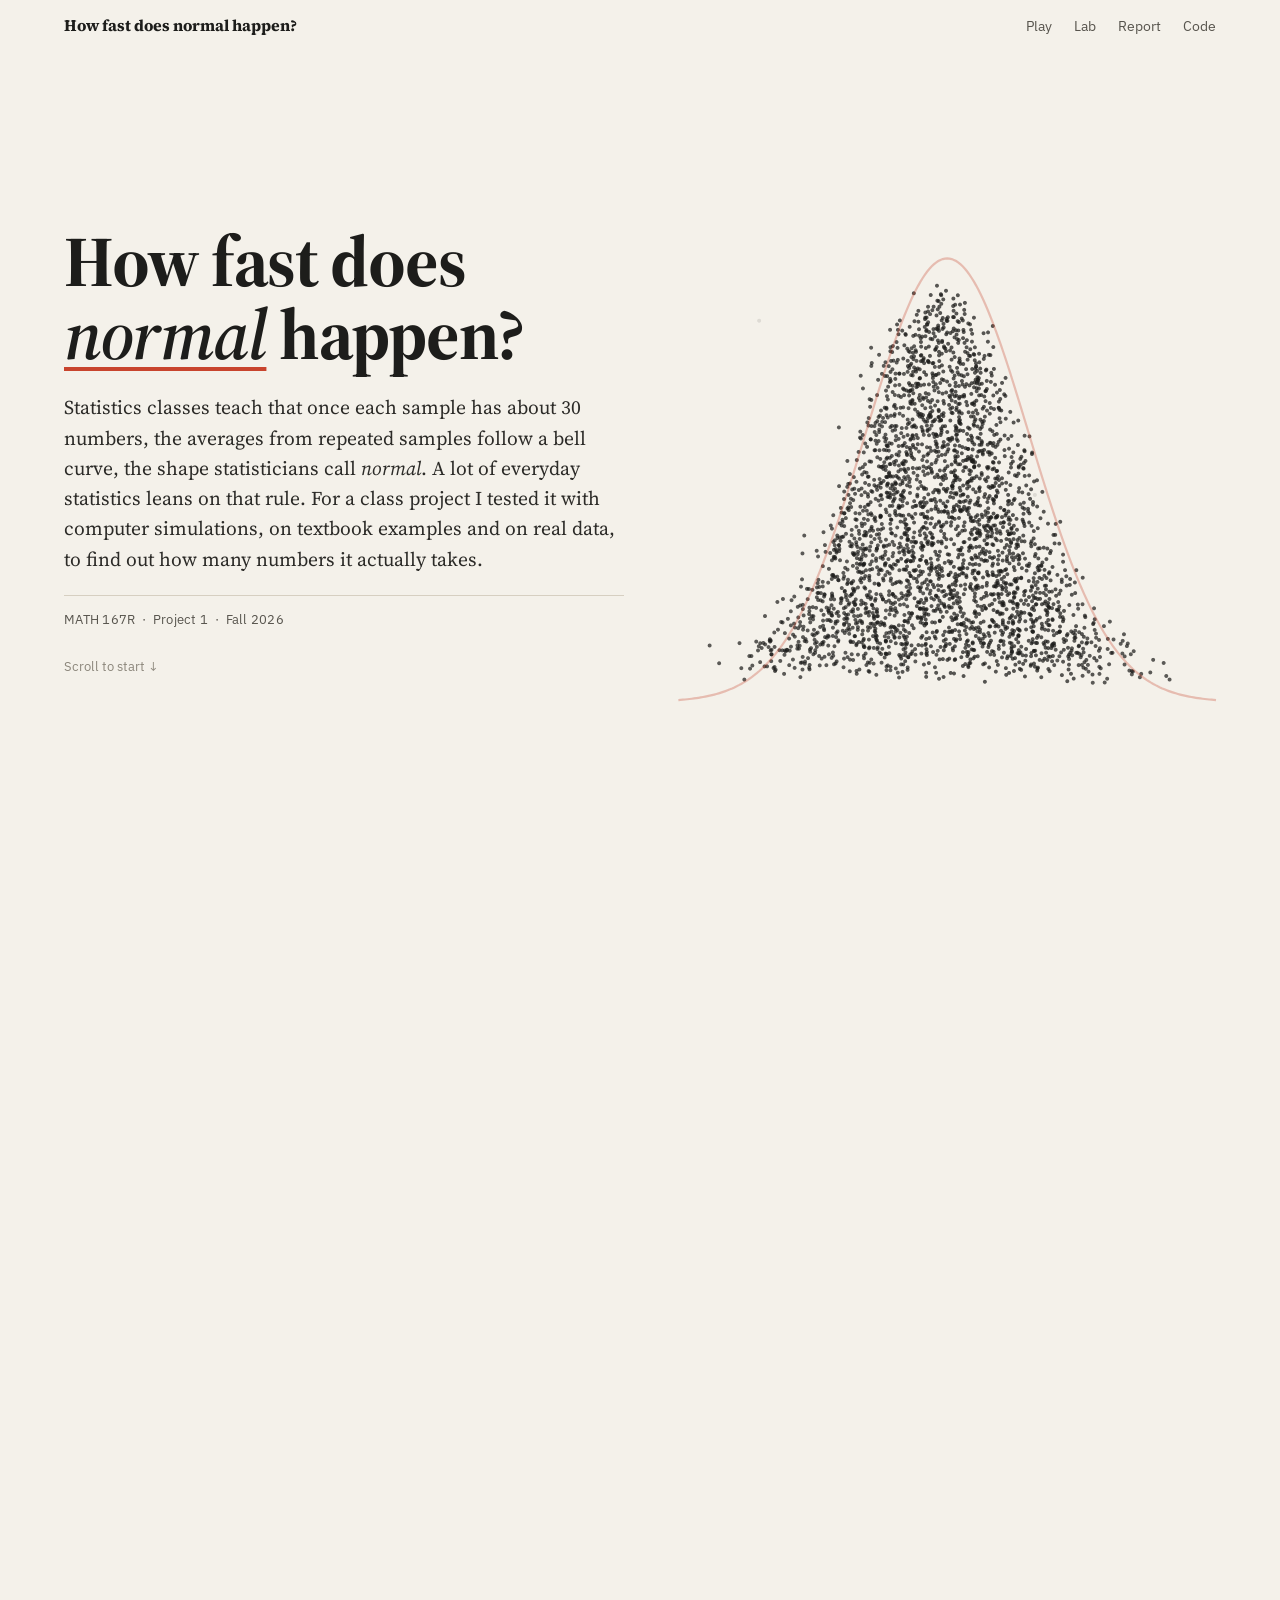
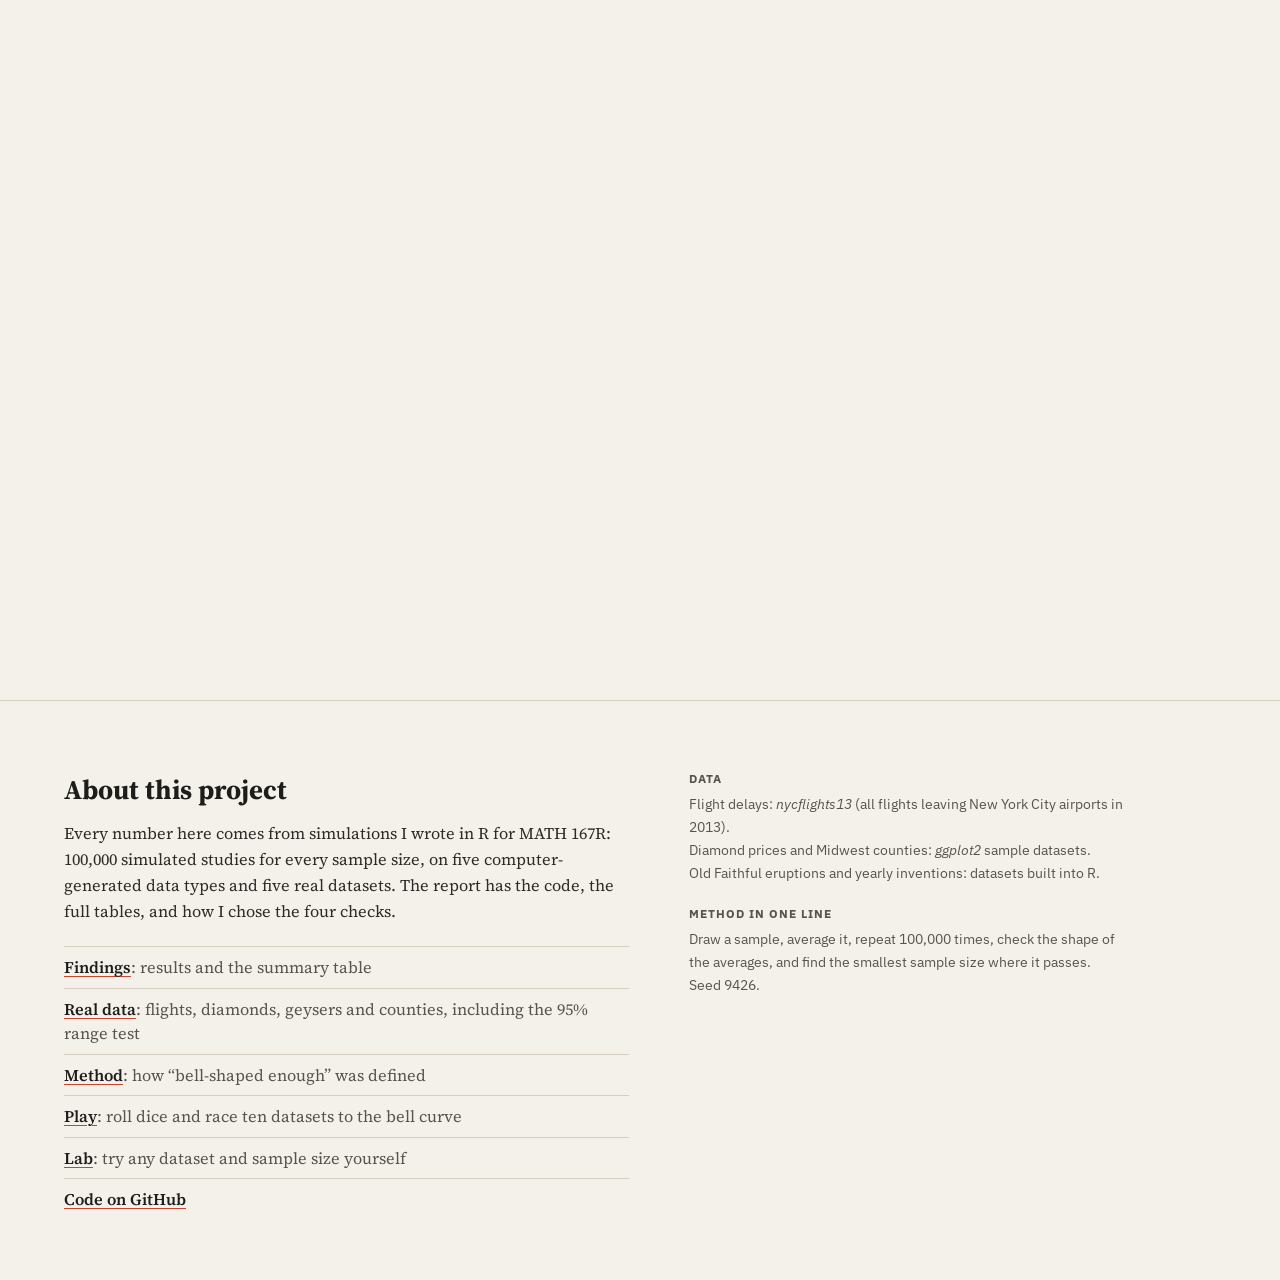
==== commit 36e8e53d: "Fix story layout glitches and match report pages to the story style - Story: show one text card at a" ====
--- a/docs/index.html
+++ b/docs/index.html
@@ -8,7 +8,8 @@
 <link rel="preconnect" href="https://fonts.googleapis.com">
 <link rel="preconnect" href="https://fonts.gstatic.com" crossorigin>
 <link href="https://fonts.googleapis.com/css2?family=Source+Serif+4:ital,opsz,wght@0,8..60,400;0,8..60,600;0,8..60,700;1,8..60,400;1,8..60,600&family=IBM+Plex+Sans:wght@400;500;600&family=IBM+Plex+Mono:wght@400;500&display=swap" rel="stylesheet">
-<link rel="stylesheet" href="assets/story.css">
+<link rel="icon" href="data:image/svg+xml,%3Csvg xmlns='http://www.w3.org/2000/svg' viewBox='0 0 32 32'%3E%3Crect width='32' height='32' fill='%23f4f1ea'/%3E%3Cpath d='M2 27 C10 27 11 5 16 5 S22 27 30 27' fill='none' stroke='%23c8442d' stroke-width='3'/%3E%3C/svg%3E">
+<link rel="stylesheet" href="assets/story.css?v=3">
 </head>
 <body>
 
@@ -20,13 +21,13 @@
     <a href="report.html">Report</a>
     <a href="https://github.com/JamV8/how-fast-does-normal-happen">Code</a>
   </div>
+  <div class="progress"><span id="progress-bar"></span></div>
 </nav>
 
 <main class="scrolly" id="top">
   <div class="stage">
     <canvas id="viz" aria-label="Chart that changes as you scroll"></canvas>
     <div class="note" id="note" aria-live="polite"></div>
-    <div class="progress"><span id="progress-bar"></span></div>
   </div>
 
   <div class="steps">
@@ -127,6 +128,6 @@
   </div>
 </footer>
 
-<script src="assets/story.js" defer></script>
+<script src="assets/story.js?v=3" defer></script>
 </body>
 </html>
--- a/docs/assets/story.css
+++ b/docs/assets/story.css
@@ -23,7 +23,7 @@
 /* ---------- nav ---------- */
 .nav { position: fixed; top: 0; left: 0; right: 0; z-index: 20; display: flex; align-items: baseline; justify-content: space-between;
   padding: 14px 5vw 12px; font-family: var(--sans); transition: background-color .3s, border-color .3s; border-bottom: 1px solid transparent; }
-.nav.solid { background-color: rgba(244, 241, 234, .94); border-color: var(--rule); }
+.nav.solid { background-color: var(--paper); border-color: var(--rule); }
 .logo { font-family: var(--serif); font-weight: 700; font-size: 1rem; text-decoration: none; }
 .nav-links { display: flex; gap: 22px; font-size: .88rem; }
 .nav-links a { text-decoration: none; color: var(--ink-2); }
@@ -37,9 +37,9 @@
 .step { min-height: 120vh; display: flex; align-items: center; padding: 0 5vw; }
 .step.tall { min-height: 230vh; align-items: flex-start; padding-top: 28vh; }
 .card, .hero-text { pointer-events: auto; }
-.card { max-width: 400px; padding: 22px 24px 18px 22px; background: rgba(244, 241, 234, .96); border-left: 3px solid var(--ink);
-  position: sticky; top: 28vh; opacity: 0; transform: translateY(18px); transition: opacity .7s ease, transform .7s cubic-bezier(.2, .7, .2, 1); will-change: opacity, transform; }
-.card.in { opacity: 1; transform: none; }
+.card { max-width: 400px; padding: 22px 24px 18px 22px; background: var(--paper); border-left: 3px solid var(--ink);
+  position: sticky; top: 28vh; opacity: 0; transform: translateY(14px); transition: opacity .3s ease, transform .3s ease; will-change: opacity, transform; }
+.card.in { opacity: 1; transform: none; transition: opacity .6s ease .05s, transform .7s cubic-bezier(.2, .7, .2, 1) .05s; }
 .card h2 { font-weight: 700; font-size: 1.62rem; line-height: 1.2; letter-spacing: -.01em; margin: 0 0 12px; }
 .card p { font-size: 1.08rem; line-height: 1.58; color: #2c2b28; margin: 0 0 12px; }
 .card p.small { font-family: var(--sans); font-size: .86rem; line-height: 1.5; color: var(--ink-2); }
@@ -71,12 +71,12 @@
 .note .marks { display: none; font-family: var(--mono); }
 .note .marks .pass { color: var(--green); } .note .marks .fail { color: var(--red); }
 
-.progress { position: absolute; left: 0; right: 0; bottom: 0; height: 2px; background: var(--paper-2); }
-.progress span { display: block; height: 100%; width: 100%; background: var(--ink); transform-origin: left; transform: scaleX(0); }
+.progress { position: absolute; left: 0; right: 0; bottom: -1px; height: 2px; pointer-events: none; }
+.progress span { display: block; height: 100%; width: 100%; background: var(--red); transform-origin: left; transform: scaleX(0); }
 
 /* outro */
 .outro { position: relative; z-index: 3; background: var(--paper); border-top: 1px solid var(--rule); padding: 70px 5vw 60px; }
-.outro-inner { max-width: 1060px; margin: 0 auto; display: grid; grid-template-columns: 1.3fr 1fr; gap: 60px; }
+.outro-inner { max-width: 1060px; display: grid; grid-template-columns: 1.3fr 1fr; gap: 60px; }
 .outro h2 { font-size: 1.7rem; margin: 0 0 12px; }
 .outro h3 { font-family: var(--sans); font-size: .76rem; text-transform: uppercase; letter-spacing: .08em; color: var(--ink-2); margin: 0 0 6px; }
 .outro p { font-size: 1.02rem; line-height: 1.6; color: #2c2b28; margin: 0 0 22px; }
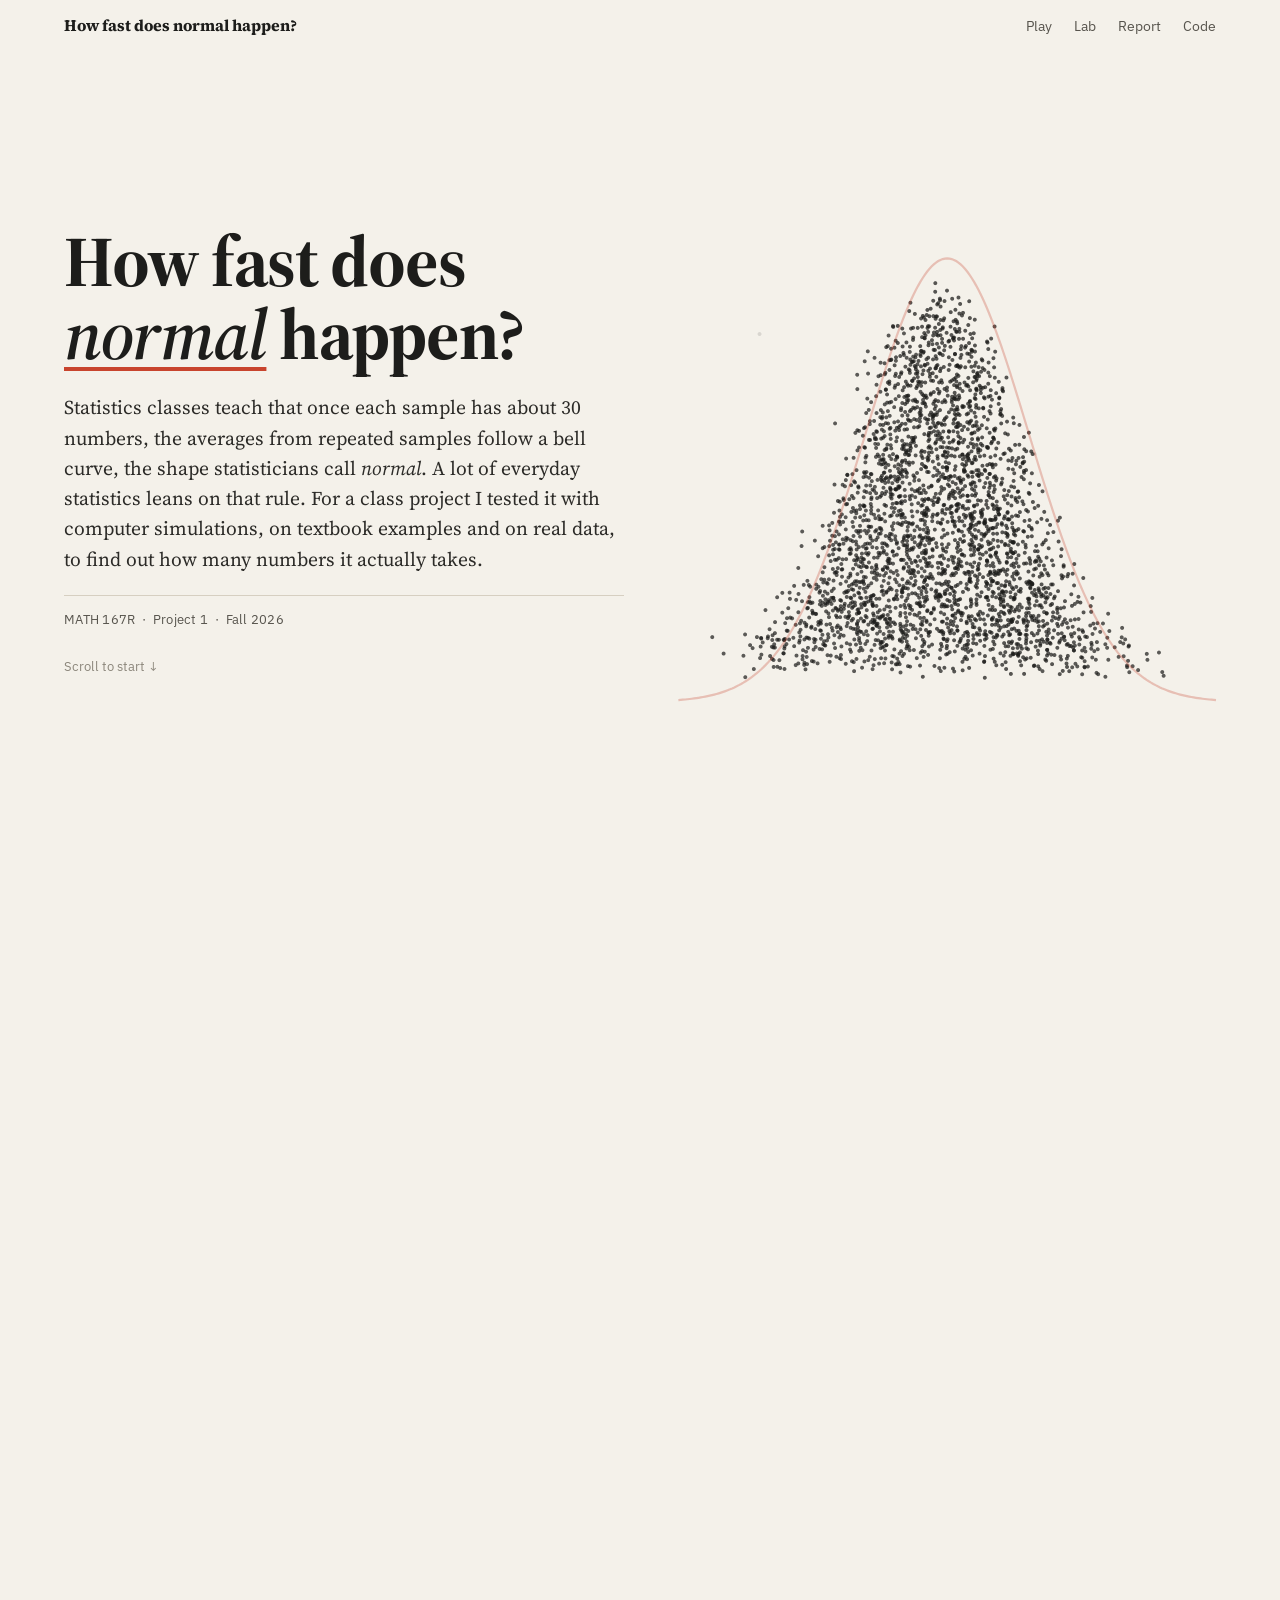
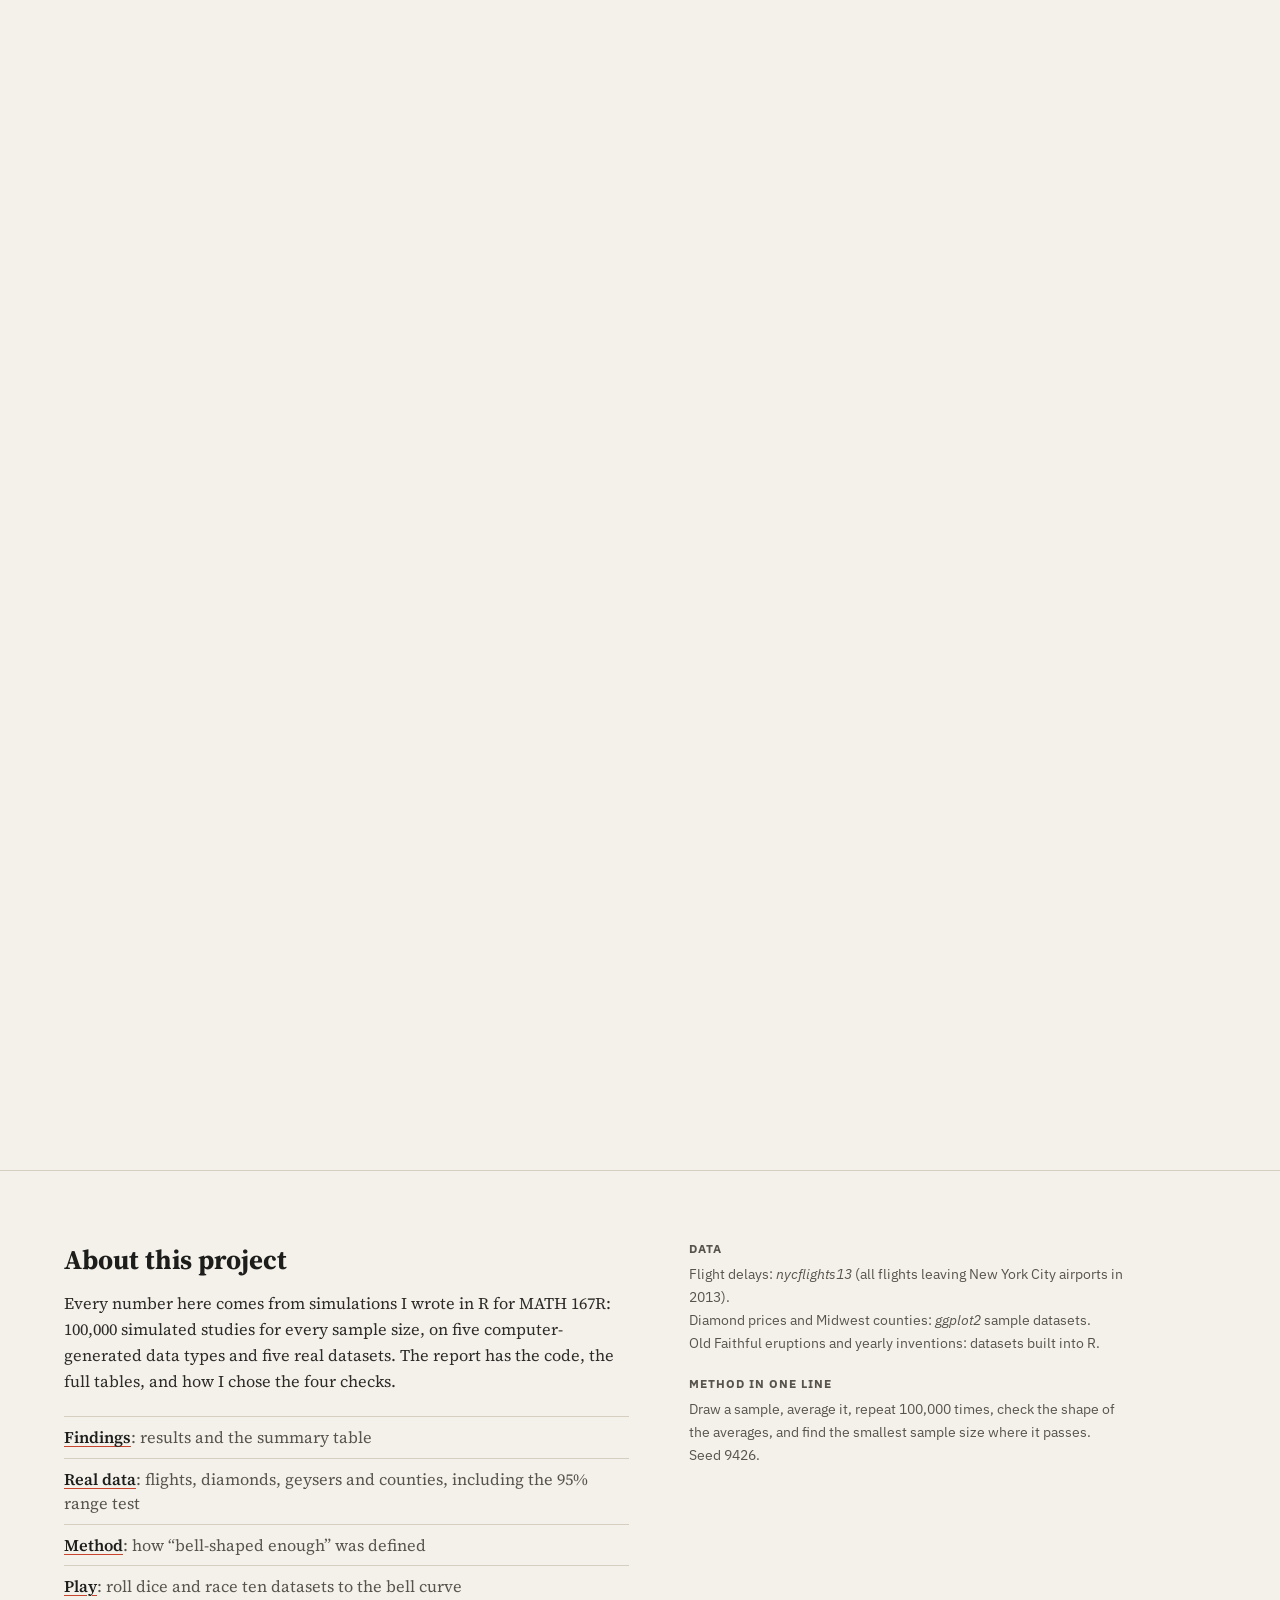
==== commit 7e4fa1c0: "Drive every story section from the scroll position Each section now changes with every scroll step: " ====
--- a/docs/index.html
+++ b/docs/index.html
@@ -9,7 +9,7 @@
 <link rel="preconnect" href="https://fonts.gstatic.com" crossorigin>
 <link href="https://fonts.googleapis.com/css2?family=Source+Serif+4:ital,opsz,wght@0,8..60,400;0,8..60,600;0,8..60,700;1,8..60,400;1,8..60,600&family=IBM+Plex+Sans:wght@400;500;600&family=IBM+Plex+Mono:wght@400;500&display=swap" rel="stylesheet">
 <link rel="icon" href="data:image/svg+xml,%3Csvg xmlns='http://www.w3.org/2000/svg' viewBox='0 0 32 32'%3E%3Crect width='32' height='32' fill='%23f4f1ea'/%3E%3Cpath d='M2 27 C10 27 11 5 16 5 S22 27 30 27' fill='none' stroke='%23c8442d' stroke-width='3'/%3E%3C/svg%3E">
-<link rel="stylesheet" href="assets/story.css?v=3">
+<link rel="stylesheet" href="assets/story.css?v=8">
 </head>
 <body>
 
@@ -56,10 +56,11 @@
       </div>
     </section>
 
-    <section class="step" data-scene="one">
+    <section class="step tall" data-scene="one">
       <div class="card">
         <h2>One study, one average</h2>
         <p>A study takes 30 flights and averages their delays. Most of the time it misses the rare disasters, so its average comes out a little low.</p>
+        <p class="small">Scroll to run the next study. Each average drops into the pile below.</p>
       </div>
     </section>
 
@@ -82,6 +83,7 @@
       <div class="card">
         <h2>Every kind of data has its own number</h2>
         <p>I ran the same test on ten kinds of data. Dice rolls settled after 8 values and the time between Old Faithful eruptions after 6. Diamond prices needed 51, flight delays 235, and county populations 2,450. The more lopsided the data, the bigger the number.</p>
+        <p class="small">As you scroll, the line moves to bigger studies. Each dot stops at the size where that kind of data first passed.</p>
       </div>
     </section>
 
@@ -89,6 +91,7 @@
       <div class="card">
         <h2>Some data never settle</h2>
         <p>A few kinds of data produce giant outliers so often that averaging doesn’t help at all. The textbook case is called the Cauchy distribution. As you scroll, each study averages more and more values, up to 5,000. The pile looks the same as it did with one.</p>
+        <p class="small">The blue line shows where averages of ordinary data would end up with the same number of values.</p>
       </div>
     </section>
 
@@ -128,6 +131,6 @@
   </div>
 </footer>
 
-<script src="assets/story.js?v=3" defer></script>
+<script src="assets/story.js?v=8" defer></script>
 </body>
 </html>
--- a/docs/assets/story.css
+++ b/docs/assets/story.css
@@ -34,8 +34,8 @@
 .stage { position: sticky; top: 0; height: 100vh; overflow: hidden; background: var(--paper); }
 #viz { width: 100%; height: 100%; display: block; }
 .steps { position: relative; z-index: 2; margin-top: -100vh; pointer-events: none; }
-.step { min-height: 120vh; display: flex; align-items: center; padding: 0 5vw; }
-.step.tall { min-height: 230vh; align-items: flex-start; padding-top: 28vh; }
+.step { min-height: 160vh; display: flex; align-items: flex-start; padding: 28vh 5vw 0; }
+.step.tall { min-height: 230vh; }
 .card, .hero-text { pointer-events: auto; }
 .card { max-width: 400px; padding: 22px 24px 18px 22px; background: var(--paper); border-left: 3px solid var(--ink);
   position: sticky; top: 28vh; opacity: 0; transform: translateY(14px); transition: opacity .3s ease, transform .3s ease; will-change: opacity, transform; }
@@ -46,7 +46,7 @@
 .card .answer { font-weight: 700; font-size: 4rem; line-height: 1; color: var(--red); margin: 2px 0 12px; }
 
 /* hero */
-.step.hero { min-height: 100vh; align-items: center; }
+.step.hero { min-height: 100vh; align-items: center; padding-top: 0; }
 .hero-text { max-width: 560px; }
 .hero h1 { font-weight: 700; font-size: clamp(2.6rem, 5.6vw, 4.6rem); line-height: 1.02; letter-spacing: -.02em; margin: 0 0 22px; }
 .hero h1 em { font-style: italic; font-weight: 600; text-decoration: underline; text-decoration-color: var(--red); text-decoration-thickness: 4px; text-underline-offset: 8px; }
@@ -90,14 +90,13 @@
   .nav-links { gap: 14px; font-size: .82rem; }
   .nav-links a:nth-child(n+3) { display: none; }
   .logo { font-size: .9rem; }
-  .step { padding: 0 14px; align-items: flex-end; padding-bottom: 5vh; }
-  .step.tall { padding-top: 0; align-items: flex-start; }
-  .card { max-width: none; width: 100%; padding: 16px 16px 10px; top: 57vh; }
+  .step { padding: 40vh 14px 0; }
+  .card { max-width: none; width: 100%; padding: 16px 16px 10px; }
   .card h2 { font-size: 1.28rem; }
   .card .answer { font-size: 2.8rem; }
   .card .hide-m { display: none; }
   .card p { font-size: .95rem; line-height: 1.5; }
-  .card { top: 55vh; }
+  .card { top: 57vh; }
   .note .marks b { font-weight: 600; } .note .marks b.fail { color: var(--red); }
   .step.hero { align-items: flex-start; padding-top: 12vh; }
   .hero h1 { font-size: 2.5rem; }
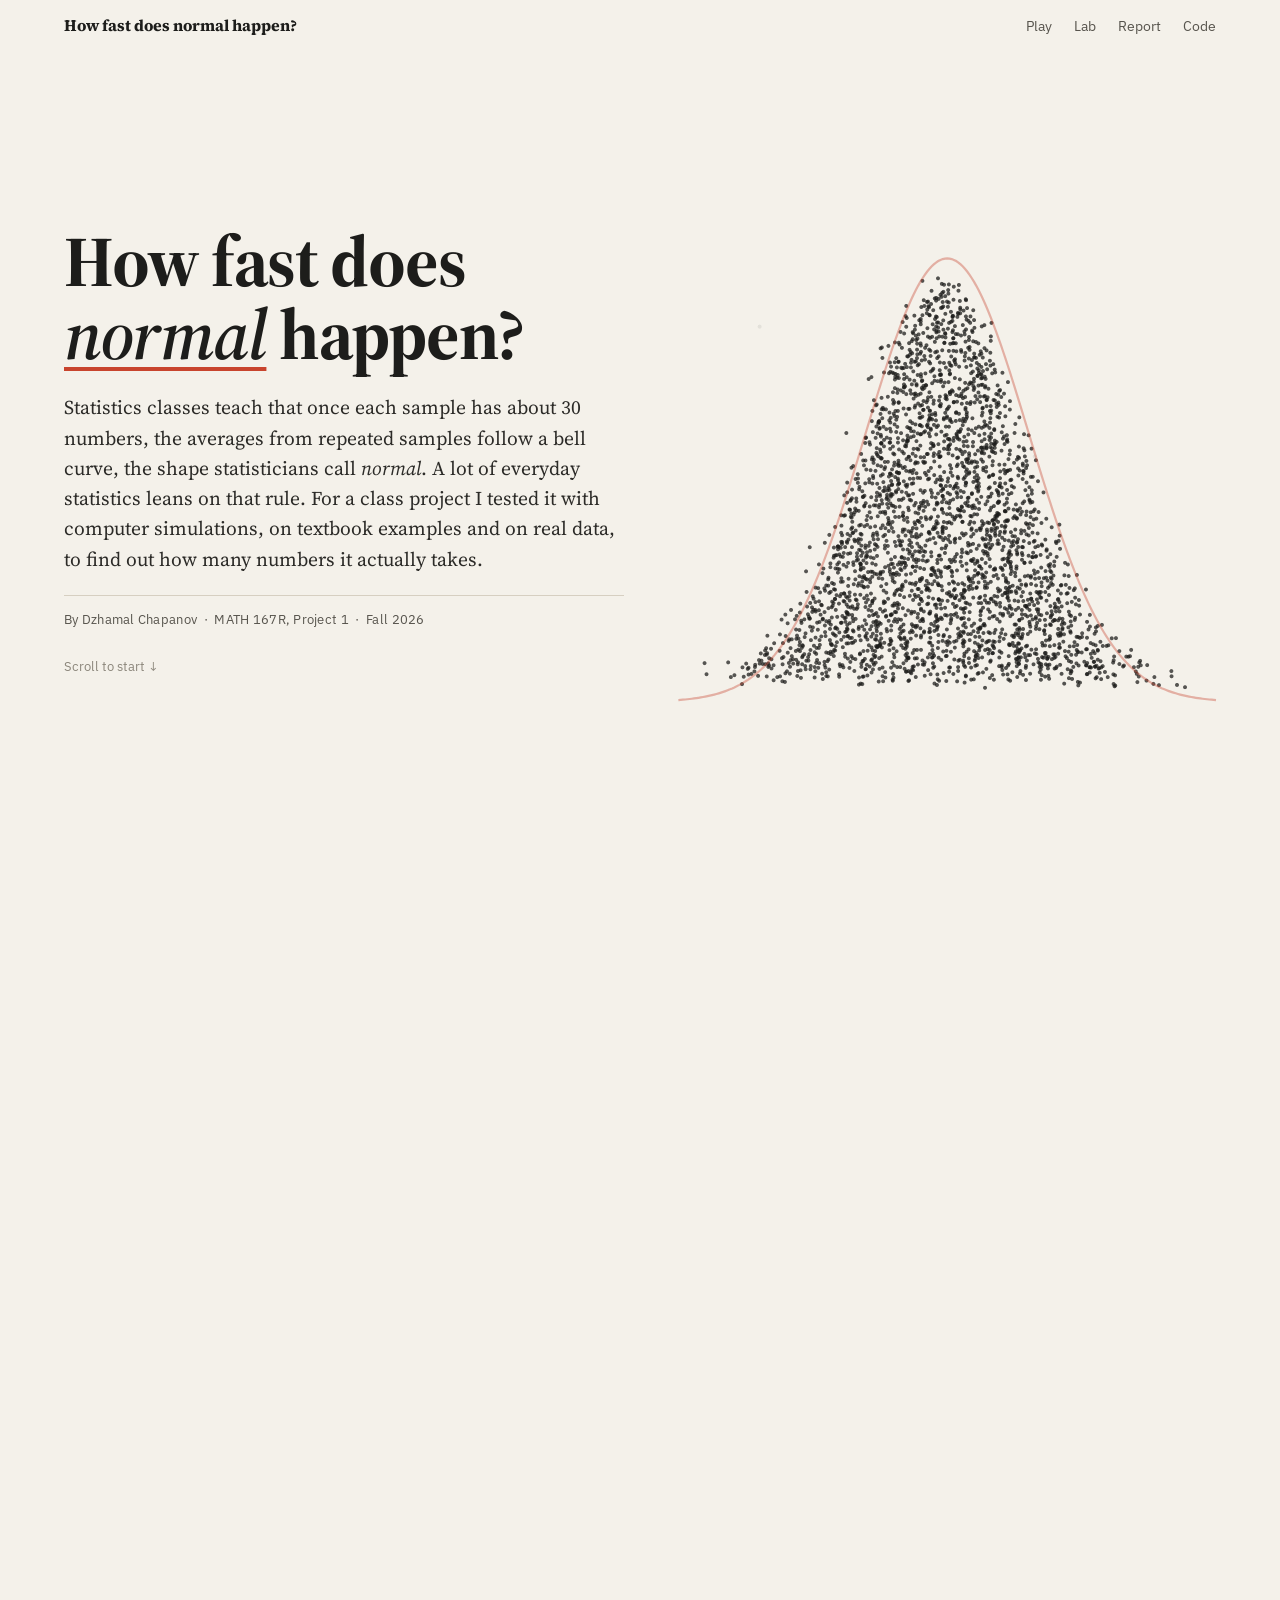
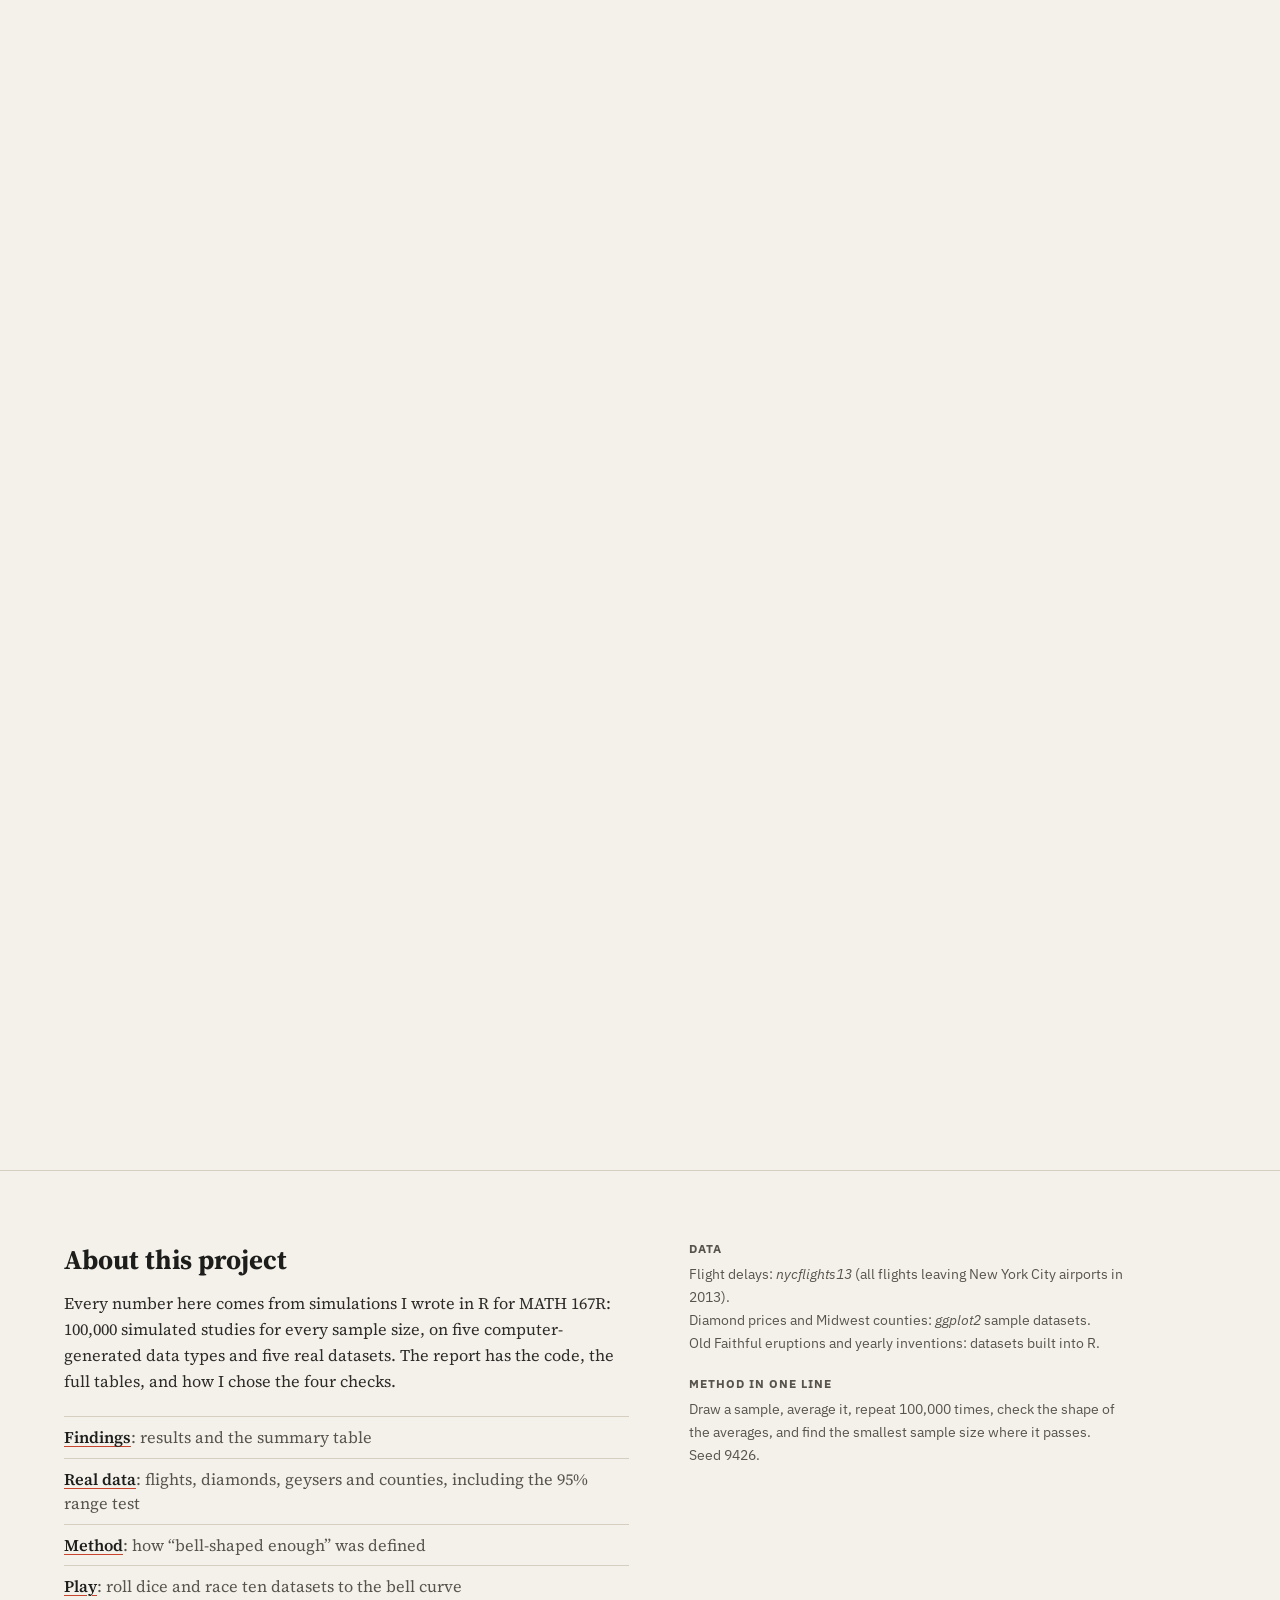
==== commit 7442b571: "Add author name" ====
--- a/docs/index.html
+++ b/docs/index.html
@@ -35,7 +35,7 @@
       <div class="hero-text">
         <h1>How fast does <em>normal</em> happen?</h1>
         <p class="dek">Statistics classes teach that once each sample has about 30 numbers, the averages from repeated samples follow a bell curve, the shape statisticians call <i>normal</i>. A lot of everyday statistics leans on that rule. For a class project I tested it with computer simulations, on textbook examples and on real data, to find out how many numbers it actually takes.</p>
-        <p class="byline">MATH 167R &nbsp;·&nbsp; Project 1 &nbsp;·&nbsp; Fall 2026</p>
+        <p class="byline">By Dzhamal Chapanov &nbsp;·&nbsp; MATH 167R, Project 1 &nbsp;·&nbsp; Fall 2026</p>
         <p class="cue">Scroll to start ↓</p>
       </div>
     </section>
